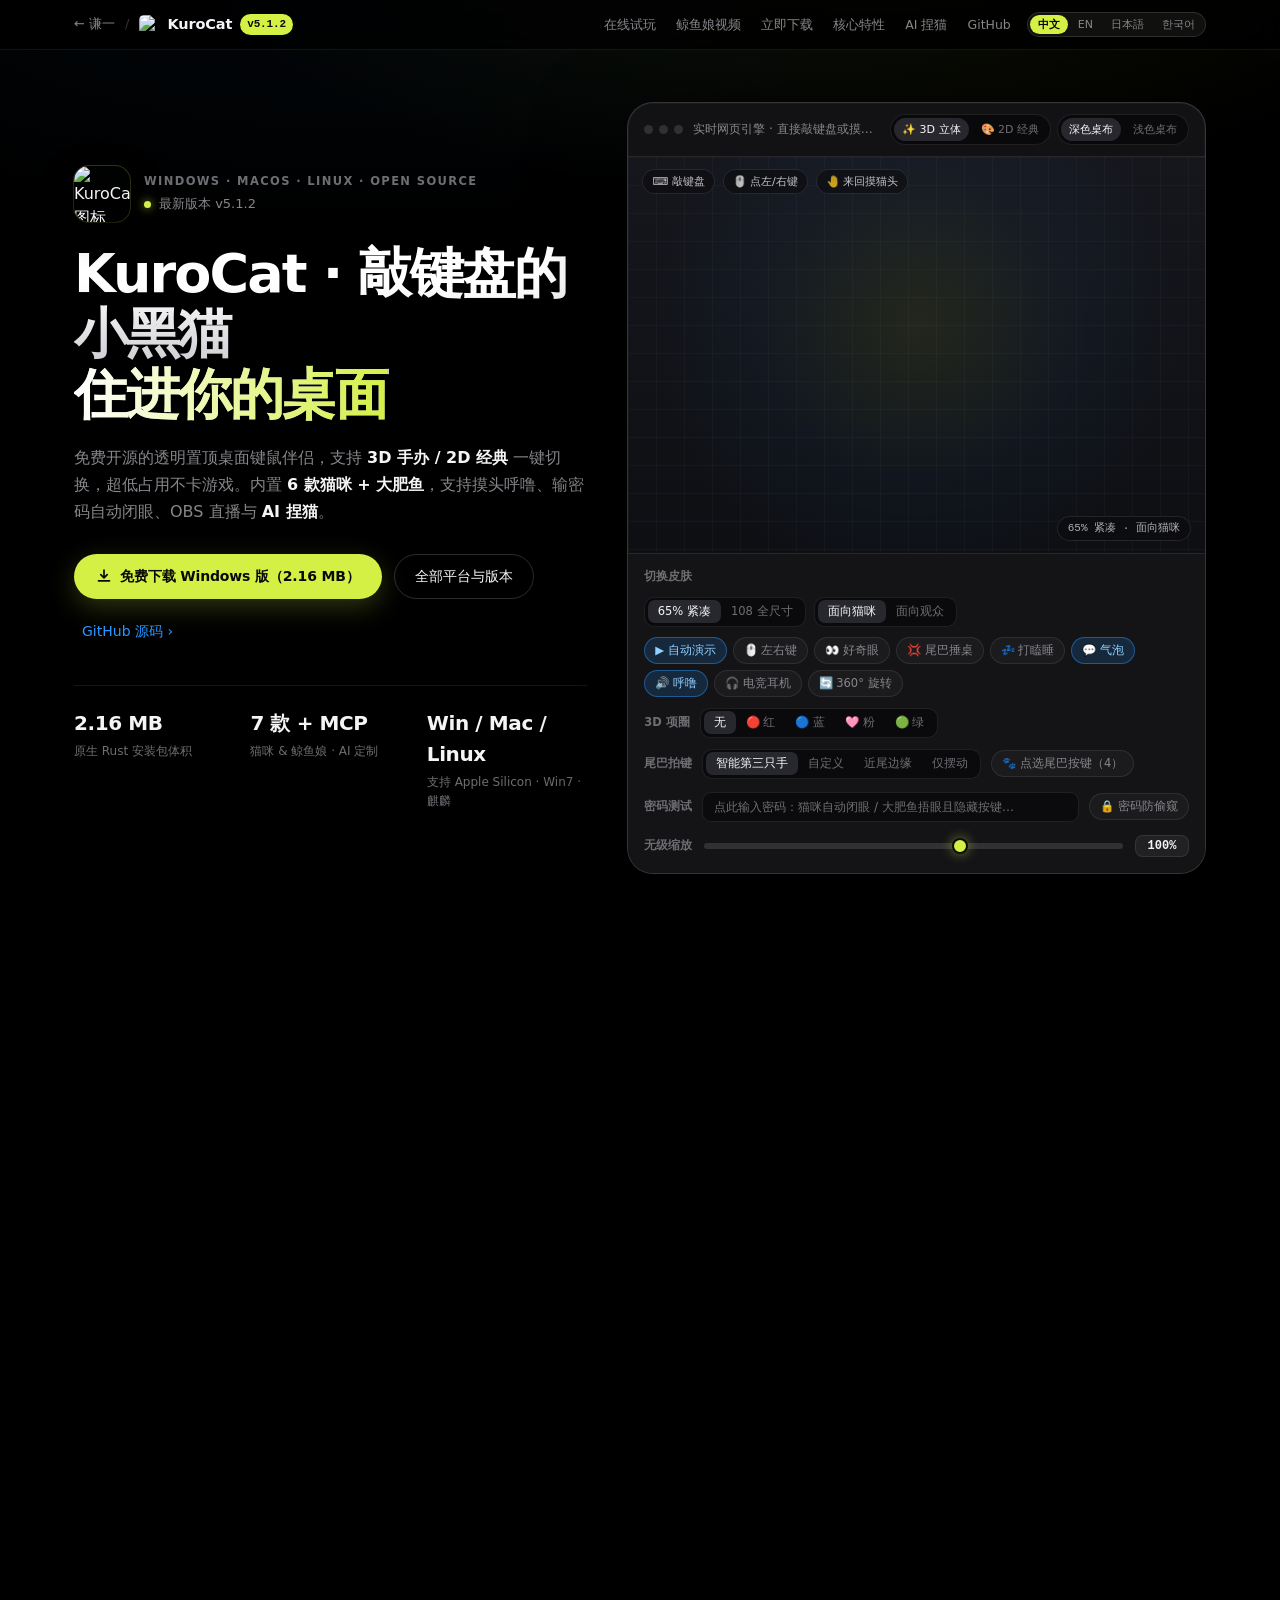
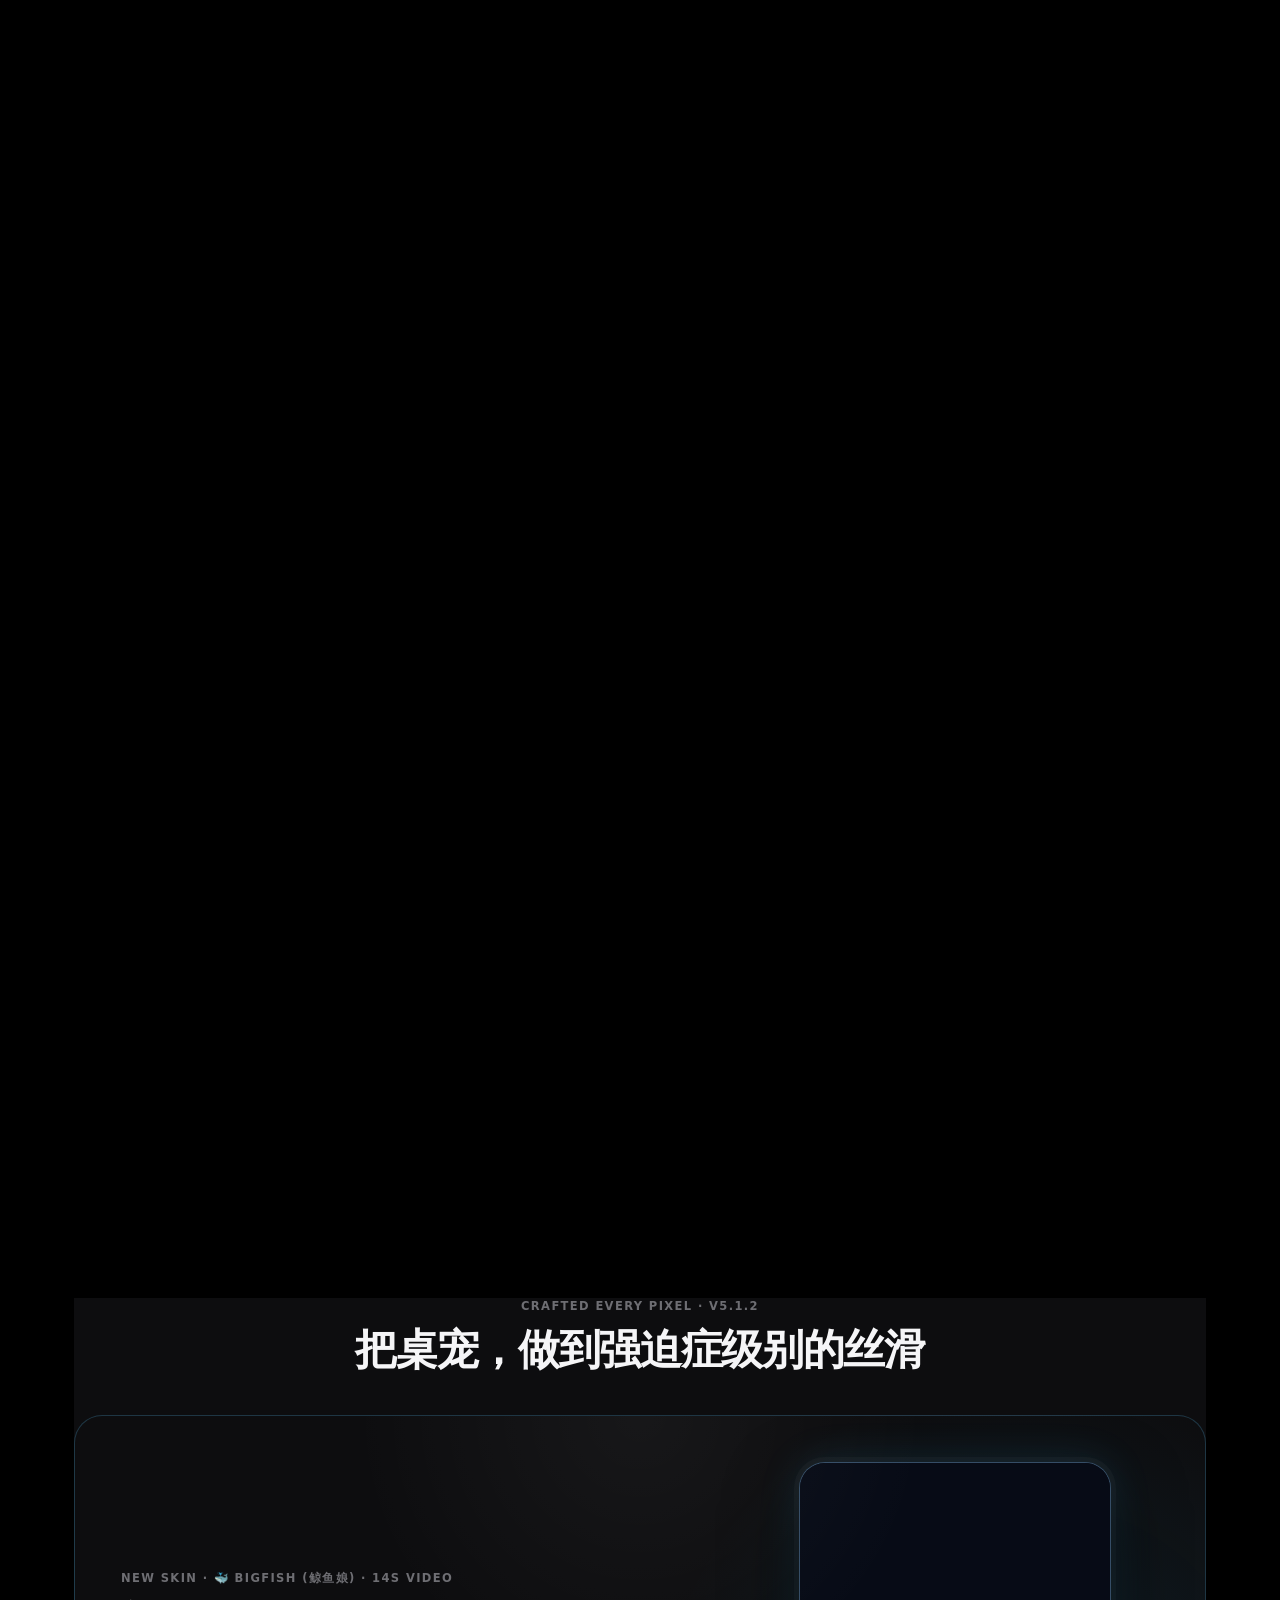
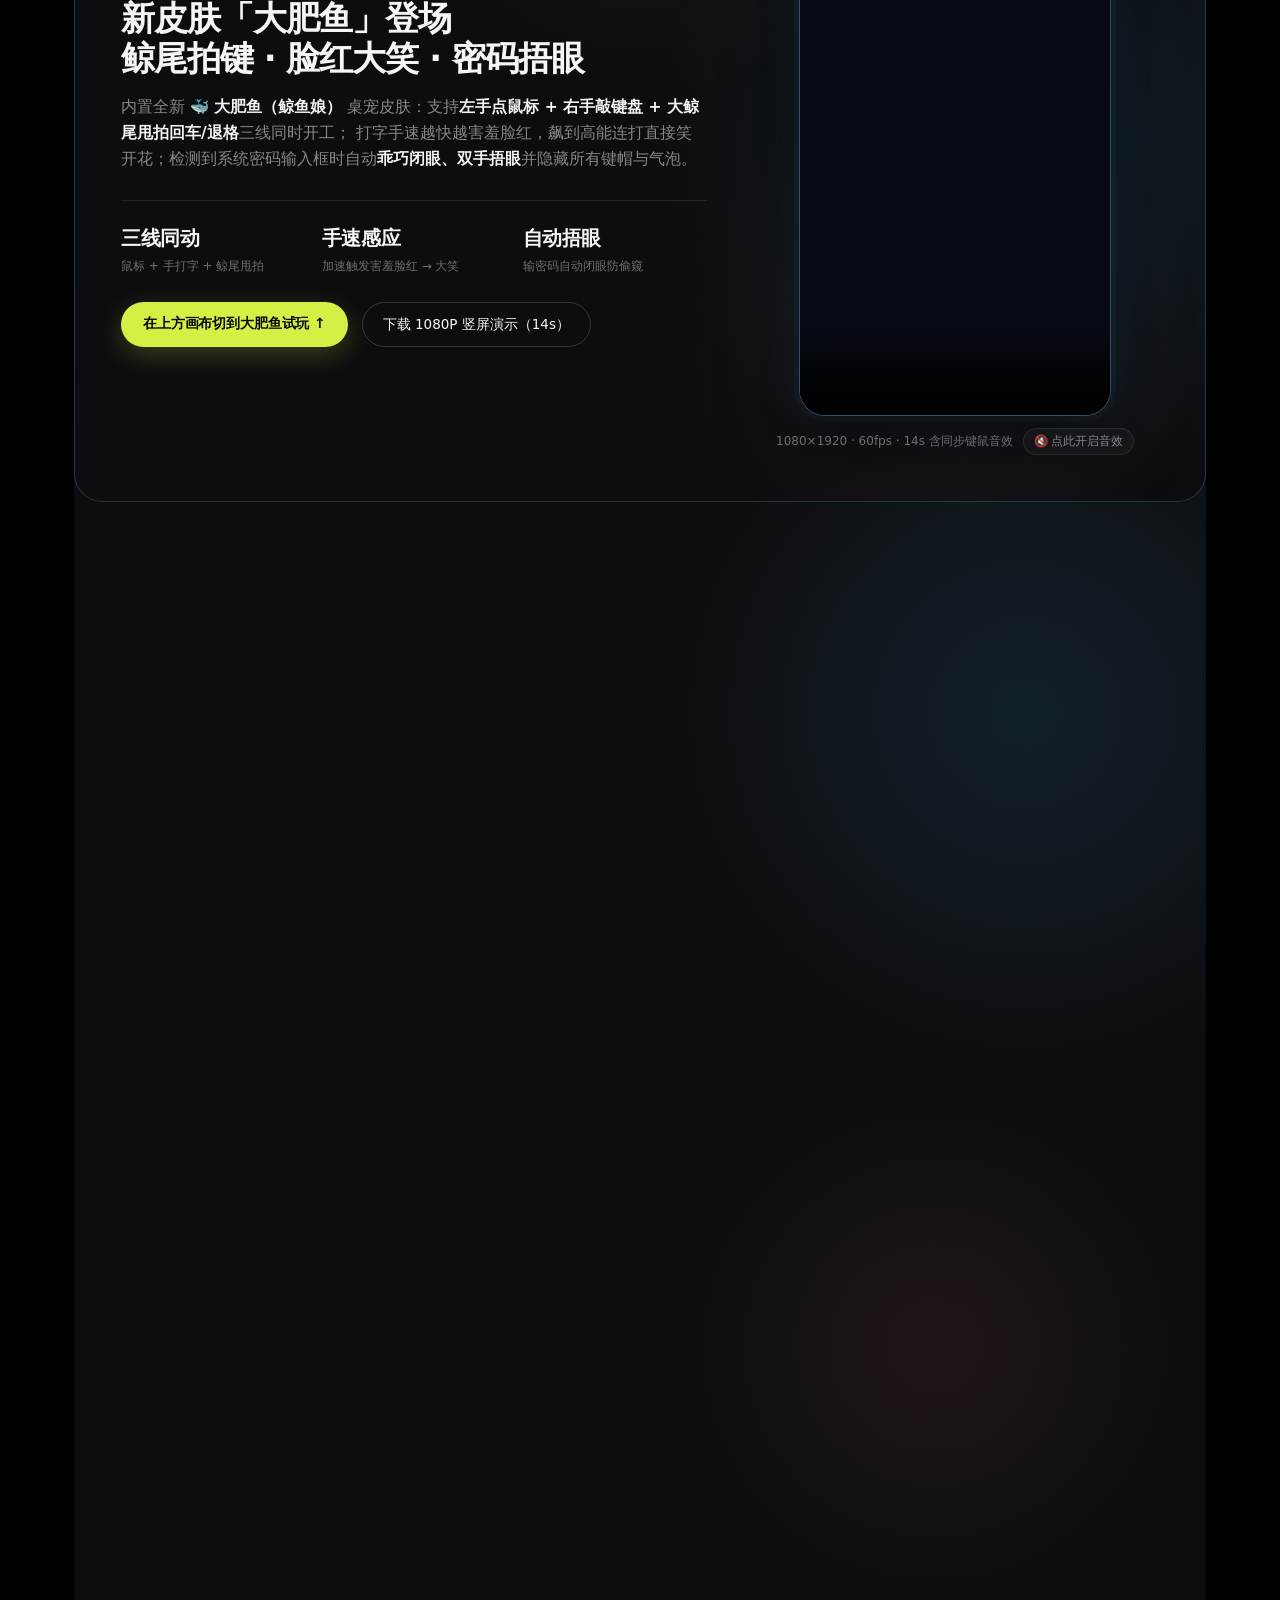
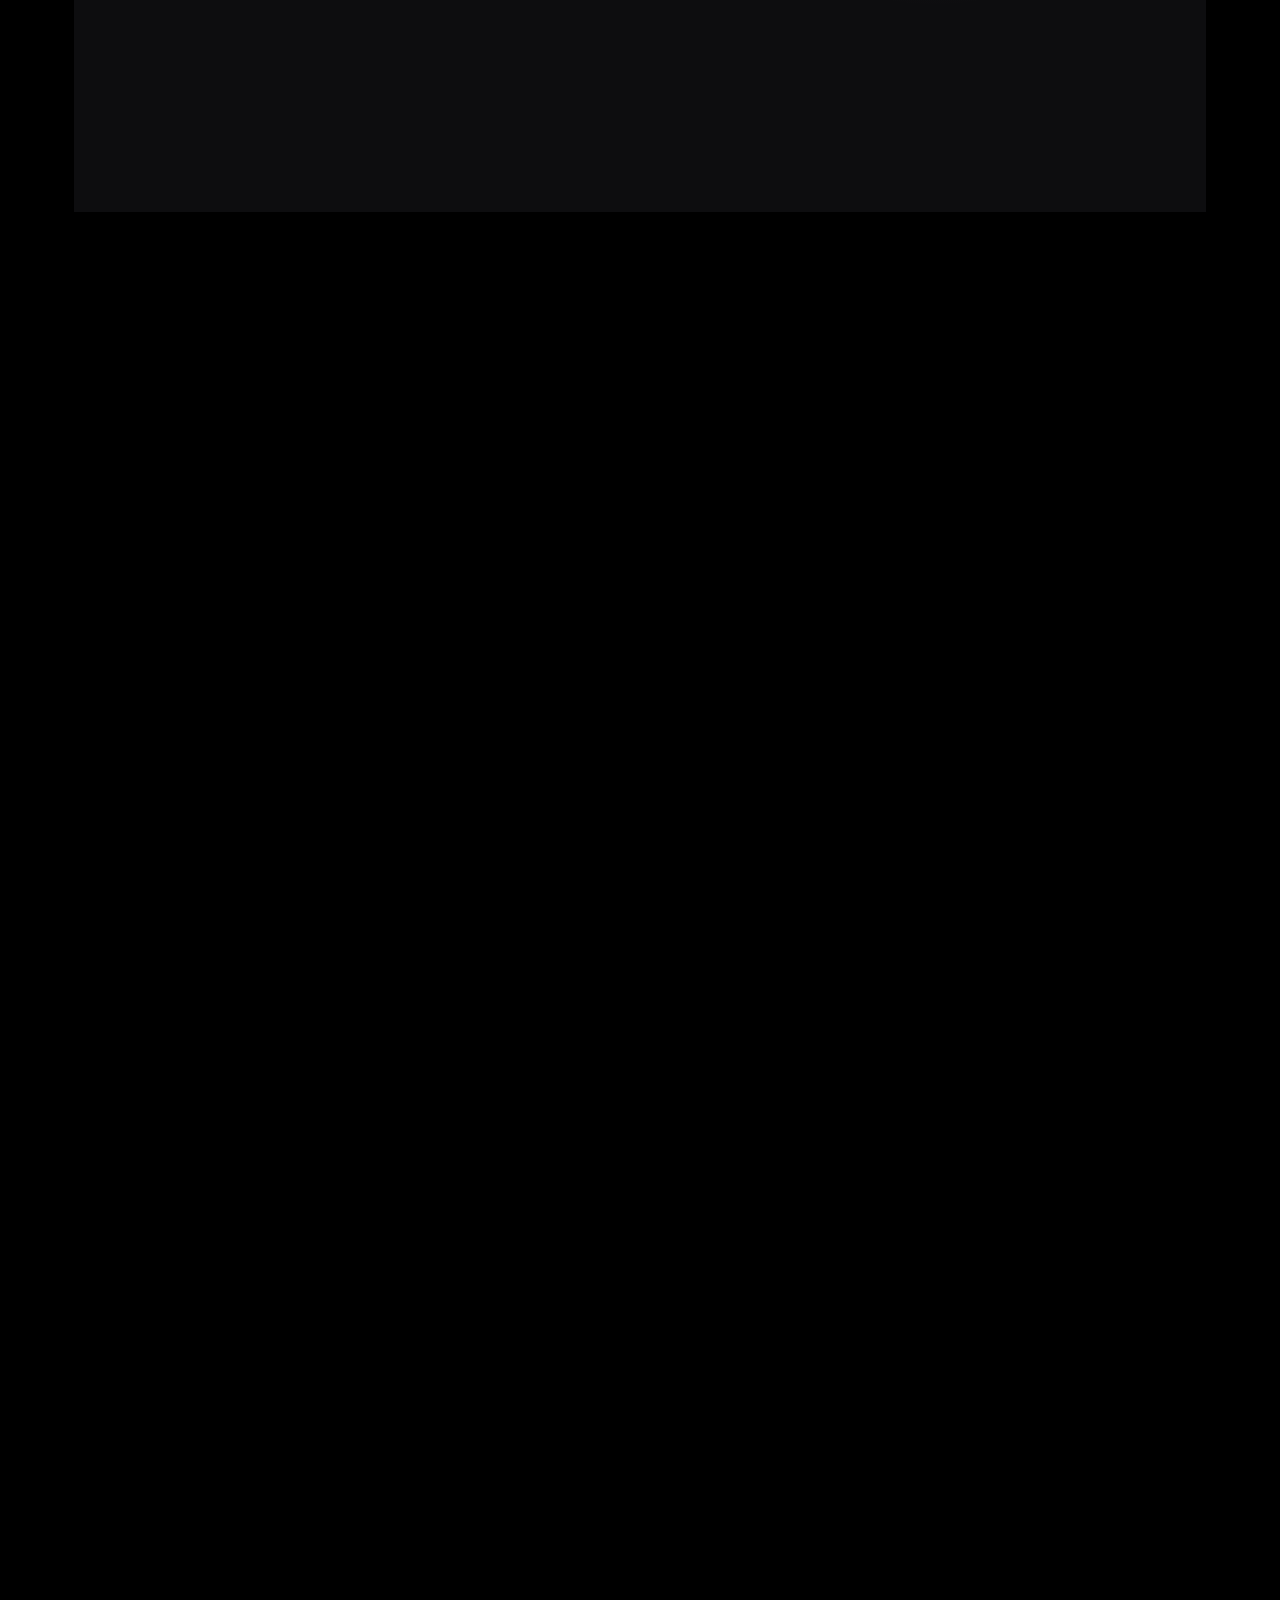
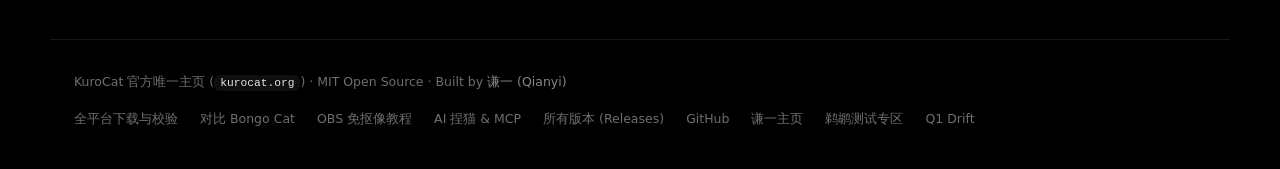
==== website/index.html @ 7fd5b02b "feat(all): KuroCat Live chroma capture, real purr, opacity, Android v5.1.3 sync & P0 fixes (#80 #87 " ====
<!DOCTYPE html>
<html lang="zh-CN">
<head>
  <meta charset="UTF-8" />
  <meta name="viewport" content="width=device-width, initial-scale=1.0, viewport-fit=cover" />
  <title>KuroCat 官网 — 免费开源 3D 桌面打字小黑猫与 AI 伴侣 (Win/Mac/Linux/Android)</title>
  <meta name="description" content="KuroCat 官方网站（kurocat.org · github.com/qianyiai/kurocat）— 免费开源 3D/2D 透明置顶桌面打字小黑猫与 AI 编程伴侣（Bongo Cat 开源替代）。支持 Windows/macOS(Homebrew)/Linux/Android，6 款猫咪 + 大肥鱼、Claude/Codex/DeepSeek/豆包状态联动、OBS 免抠像透明源、输密码自动闭眼防偷窥与 MCP AI 捏猫。" />
  <meta name="robots" content="index, follow, max-image-preview:large, max-snippet:-1, max-video-preview:-1" />
  <meta name="author" content="谦一 (Qianyi)" />
  <link rel="canonical" href="https://kurocat.org/" />
  <link rel="alternate" hreflang="x-default" href="https://kurocat.org/" />
  <link rel="alternate" hreflang="zh-CN" href="https://kurocat.org/" />
  <link rel="alternate" hreflang="en" href="https://kurocat.org/en/" />
  <link rel="alternate" hreflang="ja" href="https://kurocat.org/ja/" />
  <link rel="alternate" hreflang="ko" href="https://kurocat.org/ko/" />
  <link rel="alternate" type="text/plain" title="LLMs.txt" href="https://kurocat.org/llms.txt" />
  <meta property="og:site_name" content="KuroCat 官网" />
  <meta property="og:title" content="KuroCat 官网 — 免费开源 3D 桌面打字小黑猫与 AI 伴侣" />
  <meta property="og:description" content="KuroCat 官方网站（kurocat.org · github.com/qianyiai/kurocat）：免费开源 3D/2D 透明置顶桌面打字小黑猫与 AI 编程伴侣，支持 Win/Mac(Homebrew)/Linux/Android、6 款猫咪 + 大肥鱼、OBS 免抠像透明源、输密码自动闭眼防偷窥与 MCP AI 捏猫。" />
  <meta property="og:type" content="website" />
  <meta property="og:url" content="https://kurocat.org/" />
  <meta property="og:image" content="https://kurocat.org/assets/og-cover.png" />
  <meta property="og:image:width" content="1200" />
  <meta property="og:image:height" content="630" />
  <meta property="og:image:alt" content="KuroCat 免费开源 3D/2D 桌面打字小黑猫伴侣预览图（65% / 108 键机械键盘与多款皮肤）" />
  <meta property="og:locale" content="zh_CN" />
  <meta property="og:locale:alternate" content="en_US" />
  <meta property="og:locale:alternate" content="ja_JP" />
  <meta property="og:locale:alternate" content="ko_KR" />
  <meta name="twitter:card" content="summary_large_image" />
  <meta name="twitter:title" content="KuroCat Official — Free Open-Source 3D/2D Desktop Typing Cat &amp; AI Companion" />
  <meta name="twitter:description" content="Official Website of KuroCat (kurocat.org · github.com/qianyiai/kurocat): Free open-source 3D/2D Tauri v2 + Rust desktop typing cat &amp; AI companion for Windows, macOS (Homebrew), Linux &amp; Android. 6 cats + BigFish, OBS transparent overlay, password privacy guard &amp; built-in MCP studio." />
  <meta name="twitter:image" content="https://kurocat.org/assets/og-cover.png" />
  <meta name="theme-color" content="#07080c" />
  <link rel="icon" href="/assets/favicon.ico" sizes="any" />
  <link rel="icon" type="image/png" href="/assets/kurocat-icon.png" />
  <link rel="apple-touch-icon" href="/assets/apple-touch-icon.png" />
  <script type="application/ld+json">
  {
    "@context": "https://schema.org",
    "@graph": [
      {
        "@type": "WebSite",
        "@id": "https://kurocat.org/#website",
        "name": "KuroCat",
        "alternateName": ["KuroCat 官网", "KuroCat Official", "KuroCat 桌面小黑猫"],
        "url": "https://kurocat.org/",
        "inLanguage": ["zh-CN", "en", "ja", "ko"],
        "publisher": {
          "@id": "https://kurocat.org/#author"
        }
      },
      {
        "@type": "Person",
        "@id": "https://kurocat.org/#author",
        "name": "谦一 (Qianyi)",
        "url": "https://qianyi.one/",
        "sameAs": [
          "https://github.com/qianyiai",
          "https://qianyi.one/",
          "https://kurocat.org/"
        ]
      },
      {
        "@type": "SoftwareApplication",
        "@id": "https://kurocat.org/#software",
        "name": "KuroCat",
        "alternateName": [
          "Kuro Cat",
          "KuroCat 官网",
          "KuroCat 桌面小黑猫",
          "KuroCat Desktop Pet",
          "KuroCat AI Companion"
        ],
        "description": "Free open-source 3D/2D transparent always-on-top desktop typing cat and AI coding companion built with Tauri v2 and Rust. Features 6 hand-crafted cats plus BigFish whale-girl, 65% and 108-key layouts, customizable tail-key patting, native OBS transparent browser source, automatic OS-level password privacy guard, Homebrew Cask support, and a built-in MCP server for AI cat creation.",
        "applicationCategory": "UtilitiesApplication",
        "operatingSystem": "Windows 11, Windows 10, Windows 7, macOS 10.15+, Linux, Android",
        "softwareVersion": "5.1.2",
        "url": "https://kurocat.org/",
        "downloadUrl": "https://kurocat.org/download/",
        "codeRepository": "https://github.com/qianyiai/kurocat",
        "sameAs": [
          "https://github.com/qianyiai/kurocat",
          "https://github.com/qianyiai/homebrew-tap",
          "https://qianyi.one/"
        ],
        "featureList": [
          "3D Volumetric Figurine and 2D Classic Hand-Drawn dual rendering engine",
          "6 built-in cat skins plus BigFish whale-girl skin",
          "65% compact and 108-key full-size keyboard layouts with cat-facing and viewer-facing perspectives",
          "Independent left, right, and middle/scroll mouse button highlights",
          "Customizable tail-key patting modes with on-keyboard key picker",
          "Head-petting interaction with synthesized 24.5Hz Web Audio purring",
          "System-level automatic password privacy guard on Windows and macOS",
          "Native OBS transparent Browser Source (local http://127.0.0.1:27421/obs) with OBS-Only mode",
          "Built-in Stdio and local Streamable HTTP MCP server for AI cat customization",
          "20%-150% smooth scaling, persistent click-through lock, and SHA-256 verified in-app auto-updater",
          "macOS Homebrew Cask one-line installation (brew install --cask qianyiai/tap/kurocat)"
        ],
        "license": "https://opensource.org/licenses/MIT",
        "isAccessibleForFree": true,
        "offers": {
          "@type": "Offer",
          "price": "0",
          "priceCurrency": "USD"
        },
        "image": "https://kurocat.org/assets/og-cover.png",
        "screenshot": [
          "https://kurocat.org/assets/showcase-108key.webp",
          "https://kurocat.org/assets/showcase-mouse.webp"
        ],
        "author": {
          "@id": "https://kurocat.org/#author"
        }
      },
      {
        "@type": "VideoObject",
        "@id": "https://kurocat.org/#whale-video",
        "name": "KuroCat 大肥鱼（鲸鱼娘）14 秒桌面打字伴侣演示视频",
        "description": "KuroCat 内置鲸鱼娘大肥鱼皮肤实录：鼠标、键盘与鲸尾三线同动，高速连打脸红微笑，输入密码自动双手捂眼防偷窥。",
        "thumbnailUrl": "https://kurocat.org/assets/whale-douyin-poster.webp",
        "contentUrl": "https://kurocat.org/media/whale-douyin-14s.mp4",
        "uploadDate": "2026-11-22T18:06:00Z",
        "duration": "PT14S"
      },
      {
        "@type": "VideoObject",
        "@id": "https://kurocat.org/#wake-pet-video",
        "name": "KuroCat 3D 小黑猫午睡起床气与摸头呼噜 9 秒演示",
        "description": "KuroCat 3D 小黑猫午睡被敲键盘吵醒触发起床气，鼠标摸头顺毛呼噜消气的实机演示。",
        "thumbnailUrl": "https://kurocat.org/assets/og-cover.png",
        "contentUrl": "https://kurocat.org/media/wake-pet-9s.mp4",
        "uploadDate": "2026-11-25T09:03:30Z",
        "duration": "PT9S"
      },
      {
        "@type": "BreadcrumbList",
        "@id": "https://kurocat.org/#breadcrumb",
        "itemListElement": [
          {
            "@type": "ListItem",
            "position": 1,
            "name": "KuroCat",
            "item": "https://kurocat.org/"
          }
        ]
      },
      {
        "@type": "FAQPage",
        "@id": "https://kurocat.org/#faq",
        "mainEntity": [
          {
            "@type": "Question",
            "name": "KuroCat 的唯一官方网站与正版下载渠道是什么？",
            "acceptedAnswer": {
              "@type": "Answer",
              "text": "KuroCat 由谦一（@qianyiai）独立开源维护，唯一官方网站为 https://kurocat.org/ ，官方源码与 Releases 仓库为 https://github.com/qianyiai/kurocat ，官方 macOS Homebrew 源为 https://github.com/qianyiai/homebrew-tap 。任何其他第三方同名域名（如 kurocat.net）或非官方镜像仓库均与作者无关，请认准官方渠道下载并核验 SHA-256。"
            }
          },
          {
            "@type": "Question",
            "name": "Windows 浏览器提示「通常不会下载 .exe / 保护你的电脑」怎么办？",
            "acceptedAnswer": {
              "@type": "Answer",
              "text": "由于本项目为免费开源软件、未购买商业 EV 代码签名证书，全部源码已在 GitHub 公开，可放心使用。Edge 浏览器可将鼠标移到下载记录上 → 点右侧三个点 ··· → 点「保留」→ 弹窗显示「删除」按钮时点击旁边的下箭头 ▾（显示更多）→ 选择「仍然保留」即可完成下载（Chrome 按 Ctrl + J 打开下载页 → 点「保留危险文件」→「仍然保留」）。双击安装若弹出蓝框「Windows 已保护你的电脑」，点击「更多信息」→ 点击「仍要运行」即可完成安装。"
            }
          },
          {
            "@type": "Question",
            "name": "如何在 macOS 上使用 Homebrew 一键安装 KuroCat？",
            "acceptedAnswer": {
              "@type": "Answer",
              "text": "已上线官方 Homebrew Tap（qianyiai/homebrew-tap），在终端执行 brew install --cask qianyiai/tap/kurocat 即可直接安装并自动清理隔离属性（免手动 xattr），后续可随时运行 brew upgrade --cask kurocat 一键升级。"
            }
          },
          {
            "@type": "Question",
            "name": "macOS 首次打开提示「无法验证开发者」或无法监听键鼠怎么办？",
            "acceptedAnswer": {
              "@type": "Answer",
              "text": "首次拖入「应用程序」后若提示「无法验证开发者」或「已损坏」，只需打开一次终端执行 xattr -cr /Applications/KuroCat.app && open /Applications/KuroCat.app 即可彻底解除隔离（跑完可关闭终端，后续直接双击图标打开）。全局键鼠响应请在「系统设置 → 隐私与安全性」中同时勾选「辅助功能」与「输入监控」里的 KuroCat，即开即生效且兼容 Karabiner-Elements。"
            }
          },
          {
            "@type": "Question",
            "name": "游戏全屏 / OBS 直播怎么显示小黑猫？强内核反作弊网游如何处理？",
            "acceptedAnswer": {
              "@type": "Answer",
              "text": "单机与常规游戏在 Win10/11 全屏优化（FSO）或「无边框窗口化」下内置持续 Z 序置顶守卫且绝不抢焦点，建议开启「锁定鼠标穿透」（按住 Alt 键随时临时拖动或右键解锁）；若游戏以管理员权限运行导致无法捕获键鼠，右键系统托盘点「以管理员身份重启（捕获游戏键鼠）」即可。OBS 直播或录屏可右键小猫或系统托盘点「复制 OBS 透明源地址」（自动开启本机 http://127.0.0.1:27421/obs，默认关闭零开销），在 OBS 添加「浏览器」来源即可获得原生 Alpha 透明通道（无需绿幕抠像，支持「仅 OBS 显示」且密码防偷窥同步生效）。游玩无畏契约、三角洲行动等强内核反作弊网游前，建议右键系统托盘点击「暂停监听并隐藏（游戏反作弊护航）」，彻底卸载钩子保护账号安全。"
            }
          }
        ]
      }
    ]
  }
  </script>
  <link rel="stylesheet" href="./src/styles.css" />
</head>
<body>
  <div class="ambient-light"></div>

  <!-- Frosted Glass Global Nav -->
  <header class="global-nav">
    <div class="nav-inner">
      <div class="nav-brand-group">
        <a class="brand-back" href="https://qianyi.one/" rel="me noopener" aria-label="返回谦一主页" data-i18n="nav.back" data-i18n-aria="nav.backAria">← 谦一</a>
        <span class="brand-sep">/</span>
        <a class="brand-current" href="#top">
          <img class="nav-icon" src="/assets/kurocat-icon.png" alt="KuroCat" width="20" height="20" />
          <span>KuroCat</span>
          <span class="ver-pill" id="nav-ver-pill">v5.1.2</span>
        </a>
      </div>
      <div class="nav-right">
        <nav class="nav-links" aria-label="主导航" data-i18n-aria="nav.mainAria">
          <a href="#playground" data-i18n="nav.playground">在线试玩</a>
          <a href="#whale-demo" data-i18n="nav.whale">鲸鱼娘视频</a>
          <a href="#download" data-i18n="nav.download">立即下载</a>
          <a href="#features" data-i18n="nav.features">核心特性</a>
          <a href="#mcp" data-i18n="nav.mcp">AI 捏猫</a>
          <a href="https://github.com/qianyiai/kurocat" target="_blank" rel="me noopener">GitHub</a>
        </nav>
        <div class="lang-switch" role="group" aria-label="Language">
          <a class="lang-btn active" href="/" data-lang="zh">中文</a>
          <a class="lang-btn" href="/en/" data-lang="en">EN</a>
          <a class="lang-btn" href="/ja/" data-lang="ja">日本語</a>
          <a class="lang-btn" href="/ko/" data-lang="ko">한국어</a>
        </div>
      </div>
    </div>
  </header>

  <main id="top">
    <!-- Hero + Live Interactive Playground -->
    <section class="hero-stage reveal visible" id="playground">
      <div class="hero-copy">
        <div class="hero-badge-row">
          <img class="hero-app-icon" src="/assets/kurocat-icon.png" alt="KuroCat 图标" data-i18n-alt="hero.iconAlt" width="56" height="56" />
          <div>
            <div class="eyebrow" style="margin-bottom:4px;" data-i18n="hero.eyebrow">Windows · macOS · Linux · Open Source</div>
            <div class="hero-meta-line">
              <span class="live-dot"></span>
              <span id="hero-release-label">最新版本 v5.1.2</span>
              <span class="meta-divider" id="github-stats-sep" style="display:none;">·</span>
              <span id="github-stats-text" style="display:none;"></span>
              <span class="meta-divider" id="site-dl-sep" style="display:none;">·</span>
              <a class="hero-dl-link" href="#growth" id="site-dl-text" style="display:none;"></a>
            </div>
          </div>
        </div>

        <h1 class="hero-title" data-i18n-html="hero.title">
          KuroCat · 敲键盘的小黑猫<br />
          <span>住进你的桌面</span>
        </h1>

        <p class="hero-sub" data-i18n-html="hero.sub">
          免费开源的透明置顶桌面键鼠伴侣，支持 <strong>3D 手办 / 2D 经典</strong> 一键切换，超低占用不卡游戏。内置 <strong>6 款猫咪 + 大肥鱼</strong>，支持摸头呼噜、输密码自动闭眼、OBS 直播与 <strong>AI 捏猫</strong>。
        </p>

        <div class="hero-actions">
          <a class="btn-lime" id="hero-primary-dl" href="/releases/v5.1.2/KuroCat-5.1.2-x64-setup.exe" download>
            <svg width="16" height="16" viewBox="0 0 16 16" fill="none" aria-hidden="true"><path d="M8 2.2v7.6m0 0L4.8 6.6M8 9.8l3.2-3.2M2.5 12.8h11" stroke="currentColor" stroke-width="1.7" stroke-linecap="round" stroke-linejoin="round"/></svg>
            <span id="hero-primary-dl-label">免费下载 Windows 版（2.16 MB）</span>
          </a>
          <a class="btn-outline" href="#download" data-i18n="hero.allPlatforms">全部平台与版本</a>
          <a class="btn-ghost" href="https://github.com/qianyiai/kurocat" target="_blank" rel="noopener" data-i18n="hero.ghSource">
            GitHub 源码 ›
          </a>
        </div>

        <div class="hero-specs">
          <div class="hero-spec-item">
            <div class="spec-val">2.16 MB</div>
            <div class="spec-lbl" data-i18n="hero.spec1Lbl">原生 Rust 安装包体积</div>
          </div>
          <div class="hero-spec-item">
            <div class="spec-val" data-i18n="hero.spec2Val">7 款 + MCP</div>
            <div class="spec-lbl" data-i18n="hero.spec2Lbl">猫咪 &amp; 鲸鱼娘 · AI 定制</div>
          </div>
          <div class="hero-spec-item">
            <div class="spec-val" data-i18n="hero.spec3Val">Win / Mac / Linux</div>
            <div class="spec-lbl" data-i18n="hero.spec3Lbl">支持 Apple Silicon · Win7 · 麒麟</div>
          </div>
        </div>
      </div>

      <!-- Real Live Interactive KuroCat Canvas Card -->
      <div class="playground-card">
        <div class="playground-bar">
          <div class="playground-bar-left">
            <div class="dots"><i></i><i></i><i></i></div>
            <span class="playground-title" data-i18n="pg.title">实时网页引擎 · 直接敲键盘或摸猫头</span>
          </div>
          <div class="playground-bar-right">
            <div class="backdrop-pills web-mode-pills" role="group" aria-label="3D / 2D 模式切换" data-i18n-aria="pg.modeAria">
              <button class="mini-pill active" data-web-rendermode="3d" type="button" data-i18n="pg.mode3d">✨ 3D 立体</button>
              <button class="mini-pill" data-web-rendermode="2d" type="button" data-i18n="pg.mode2d">🎨 2D 经典</button>
            </div>
            <div class="backdrop-pills" role="group" aria-label="预览桌布背景" data-i18n-aria="pg.backdropAria">
              <button class="mini-pill active" data-backdrop="dark" type="button" data-i18n="pg.bgDark">深色桌布</button>
              <button class="mini-pill" data-backdrop="light" type="button" data-i18n="pg.bgLight">浅色桌布</button>
            </div>
          </div>
        </div>

        <div class="canvas-viewport backdrop-dark" id="canvas-viewport">
          <canvas id="kurocat-canvas" aria-label="KuroCat 2D 实时交互试玩画布" data-i18n-aria="pg.canvas2dAria"></canvas>
          <canvas id="kurocat-canvas-3d" class="hidden" aria-label="KuroCat 3D 实时交互试玩画布" data-i18n-aria="pg.canvas3dAria"></canvas>
          <div class="stage-hint" id="stage-hint">
            <span data-i18n="pg.hintKey">⌨️ 敲键盘</span>
            <span data-i18n="pg.hintMouse">🖱️ 点左/右键</span>
            <span data-i18n="pg.hintPet">🤚 来回摸猫头</span>
          </div>
          <div class="web-tail-picker-bar hidden" id="web-tail-picker-bar" role="dialog" aria-label="自定义尾巴按键" data-i18n-aria="pg.tailPickerAria">
            <div class="web-tail-picker-top">
              <span class="web-tail-picker-title" id="web-tail-picker-title">🐾 直接点击下方键帽或敲实体键盘开关（已选 4 键）</span>
              <button class="web-tail-done-btn" id="btn-web-tail-done" type="button" data-i18n="pg.done">完成</button>
            </div>
            <div class="web-tail-picker-presets">
              <button class="web-tail-preset" data-web-tailpreset="office" type="button" data-i18n="pg.presetOffice">回车空格</button>
              <button class="web-tail-preset" data-web-tailpreset="rightFn" type="button" data-i18n="pg.presetRightFn">方向/小键盘</button>
              <button class="web-tail-preset" data-web-tailpreset="edgeMods" type="button" data-i18n="pg.presetEdgeMods">外侧功能键</button>
              <button class="web-tail-preset danger" data-web-tailpreset="clear" type="button" data-i18n="pg.presetClear">清空</button>
            </div>
          </div>
          <div class="stage-status-pill" id="stage-status-pill">65% 紧凑 · 面向猫咪</div>
        </div>

        <div class="playground-dock">
          <!-- Row 1: 7 Built-in Skins (6 Cats + BigFish) -->
          <div class="dock-row">
            <span class="dock-label" data-i18n="pg.lblSkin">切换皮肤</span>
            <div class="skin-pills" id="skin-pills" role="group" aria-label="选择桌宠皮肤" data-i18n-aria="pg.skinGroupAria"></div>
          </div>

          <!-- Row 2: Layout, Orientation & Actions -->
          <div class="dock-row dock-row-split">
            <div class="seg-group">
              <div class="seg-control" role="group" aria-label="键盘配列" data-i18n-aria="pg.layoutAria">
                <button class="seg-btn active" data-layout="65" type="button" data-i18n="pg.layout65">65% 紧凑</button>
                <button class="seg-btn" data-layout="108" type="button" data-i18n="pg.layout108">108 全尺寸</button>
              </div>
              <div class="seg-control" role="group" aria-label="键盘视角" data-i18n-aria="pg.orientAria">
                <button class="seg-btn active" data-orient="cat" type="button" data-i18n="pg.orientCat">面向猫咪</button>
                <button class="seg-btn" data-orient="viewer" type="button" data-i18n="pg.orientViewer">面向观众</button>
              </div>
            </div>

            <div class="action-group">
              <button class="chip-btn active" id="btn-auto-demo" type="button" title="自动演示打字与鼠标点击" data-i18n-title="pg.autoDemoTitle">▶ 自动演示</button>
              <button class="chip-btn" id="btn-mouse-demo" type="button" title="演示独立左/右键点击" data-i18n="pg.btnMouse" data-i18n-title="pg.mouseTitle">🖱️ 左右键</button>
              <button class="chip-btn" id="btn-curious-demo" type="button" title="触发逗猫棒好奇大圆瞳（也可快速甩动鼠标自然触发）" data-i18n="pg.btnCurious" data-i18n-title="pg.curiousTitle">👀 好奇眼</button>
              <button class="chip-btn" id="btn-cross-demo" type="button" title="触发飞机耳 + 尾巴三连捶桌（也可乱拍键盘自然触发）" data-i18n="pg.btnCross" data-i18n-title="pg.crossTitle">💢 尾巴捶桌</button>
              <button class="chip-btn" id="btn-sleep-demo" type="button" title="触发趴下打瞌睡冒 Zzz（敲任意键抖头醒来）" data-i18n="pg.btnSleep" data-i18n-title="pg.sleepTitle">💤 打瞌睡</button>
              <button class="chip-btn active" id="btn-bubbles" type="button" title="开关悬浮按键气泡" data-i18n="pg.btnBubbles" data-i18n-title="pg.bubblesTitle">💬 气泡</button>
              <button class="chip-btn active" id="btn-purr" type="button" title="开关摸头呼噜声" data-i18n="pg.btnPurr" data-i18n-title="pg.purrTitle">🔊 呼噜</button>
              <button class="chip-btn" id="btn-web-headphones" type="button" title="开关电竞耳机（桌面端支持检测到游戏自动戴上）" data-i18n="pg.btnHeadphones" data-i18n-title="pg.headphonesTitle">🎧 电竞耳机</button>
              <button class="chip-btn" id="btn-web-orbit" type="button" title="开启后在画布上拖动可 360° 旋转查看 3D 立体模型" data-i18n="pg.btnOrbit" data-i18n-title="pg.orbitTitle">🔄 360° 旋转</button>
            </div>
          </div>

          <!-- Row 2.2: Optional 3D Collar & Bell -->
          <div class="dock-row" id="web-collar-row">
            <span class="dock-label" data-i18n="pg.lblCollar">3D 项圈</span>
            <div class="seg-control" role="group" aria-label="3D 项圈铃铛颜色" data-i18n-aria="pg.collarAria">
              <button class="seg-btn active" data-web-collar="none" type="button" data-i18n="pg.collarNone">无</button>
              <button class="seg-btn" data-web-collar="red" type="button" data-i18n="pg.collarRed">🔴 红</button>
              <button class="seg-btn" data-web-collar="blue" type="button" data-i18n="pg.collarBlue">🔵 蓝</button>
              <button class="seg-btn" data-web-collar="pink" type="button" data-i18n="pg.collarPink">🩷 粉</button>
              <button class="seg-btn" data-web-collar="green" type="button" data-i18n="pg.collarGreen">🟢 绿</button>
            </div>
          </div>

          <!-- Row 2.5: Customizable Tail Key Patting -->
          <div class="dock-row tail-row">
            <span class="dock-label" data-i18n="pg.lblTail">尾巴拍键</span>
            <div class="seg-control" role="group" aria-label="尾巴拍键模式" data-i18n-aria="pg.tailModeAria">
              <button class="seg-btn active" data-web-tailmode="smart" type="button" title="平时双手打字，两手忙不过来或打完回车时自动出尾" data-i18n="pg.tailSmart" data-i18n-title="pg.tailSmartTitle">智能第三只手</button>
              <button class="seg-btn" data-web-tailmode="custom" type="button" title="只拍你亲手勾选的按键" data-i18n="pg.tailCustom" data-i18n-title="pg.tailCustomTitle">自定义</button>
              <button class="seg-btn" data-web-tailmode="edge" type="button" title="近尾外侧边缘区（不拆 WASD）" data-i18n="pg.tailEdge" data-i18n-title="pg.tailEdgeTitle">近尾边缘</button>
              <button class="seg-btn" data-web-tailmode="off" type="button" title="尾巴只自然摆动，不拍键" data-i18n="pg.tailOff" data-i18n-title="pg.tailOffTitle">仅摆动</button>
            </div>
            <button class="chip-btn tail-pick-chip" id="btn-web-tail-picker" type="button" title="直接在上方键盘点击键帽或敲实体键盘自定义尾巴按键" data-i18n-title="pg.tailPickerTitle">🐾 点选尾巴按键（4）</button>
          </div>

          <!-- Row 3: Password Privacy Live Test -->
          <div class="dock-row privacy-row">
            <span class="dock-label" data-i18n="pg.lblPwd">密码测试</span>
            <input id="web-pwd-test" class="pwd-test-input" type="password" autocomplete="off" placeholder="点此输入密码：猫咪自动闭眼 / 大肥鱼捂眼且隐藏按键…" data-i18n-placeholder="pg.pwdPlaceholder" aria-label="密码防偷窥演示输入框" data-i18n-aria="pg.pwdAria" />
            <button class="chip-btn" id="btn-privacy-demo" type="button" title="手动切换密码防偷窥演示" data-i18n-title="pg.privacyTitle">🔒 密码防偷窥</button>
          </div>

          <!-- Row 4: 20%-150% Smooth Scale Slider -->
          <div class="dock-row scale-row">
            <span class="dock-label" data-i18n="pg.lblScale">无级缩放</span>
            <input id="web-scale-slider" class="scale-slider" type="range" min="20" max="150" step="1" value="100" aria-label="缩放比例 20% 到 150%" data-i18n-aria="pg.scaleAria" />
            <button class="scale-val-btn" id="web-scale-val" type="button" title="点击重置为 100%" data-i18n-title="pg.scaleResetTitle">100%</button>
          </div>
        </div>
      </div>
    </section>

    <!-- Download Section -->
    <section class="section-block reveal" id="download">
      <div class="section-header">
        <div class="eyebrow" data-i18n="dl.eyebrow">Direct Downloads · Cloudflare Edge CDN</div>
        <h2 class="section-title" data-i18n="dl.title">免费下载，3 秒住进你的桌面</h2>
        <p class="section-sub" data-i18n-html="dl.sub">
          所有安装包均内置 <strong>20%–150% 无级缩放</strong>、<strong>65% / 108 键随时切换</strong> 与 <strong>App 内自动更新</strong>。<br />
          默认提供 <code>kurocat.org</code> 官方高速直链，同时保留 GitHub Releases 官方原链与 SHA-256 校验。
        </p>
      </div>

      <div class="download-grid">
        <!-- Card 1: Windows 65% Setup -->
        <article class="dl-card featured">
          <div class="dl-card-top">
            <div class="dl-platform">
              <span class="platform-icon">🪟</span>
              <div>
                <div class="dl-name" data-i18n="dl.winName">Windows 65% 经典安装版</div>
                <div class="dl-sub" data-i18n="dl.winSub">Windows 10 / 11 (x64)</div>
              </div>
            </div>
            <span class="dl-tag tag-lime" data-i18n="dl.winTag">推荐</span>
          </div>
          <p class="dl-desc" data-i18n-html="dl.winDesc">
            开箱即 65% 紧凑机械键盘，自动创建桌面 <code>KuroCat</code> 图标、开始菜单与系统卸载入口；右键随时可一键切换 <strong>108 键全尺寸小键盘</strong>与内置自更新。
          </p>
          <div class="dl-meta">
            <span class="dl-filename" data-asset-name="win65">KuroCat-5.1.2-x64-setup.exe</span>
            <span class="dl-size" data-asset-size="win65">2.16 MB</span>
          </div>
          <div class="dl-actions">
            <a class="btn-lime btn-full" data-dl-primary="win65" href="/releases/v5.1.2/KuroCat-5.1.2-x64-setup.exe" download data-i18n="dl.primaryBtn">
              高速直链下载
            </a>
            <a class="dl-alt-link" data-dl-gh="win65" href="https://github.com/qianyiai/kurocat/releases/download/v5.1.2/KuroCat-5.1.2-x64-setup.exe" target="_blank" rel="noopener" data-i18n="dl.ghBtn">
              GitHub 官方源 ›
            </a>
          </div>
        </article>

        <!-- Card 2: macOS Universal -->
        <article class="dl-card">
          <div class="dl-card-top">
            <div class="dl-platform">
              <span class="platform-icon">🍎</span>
              <div>
                <div class="dl-name" data-i18n="dl.macName">macOS 通用版（M 芯片 &amp; Intel）</div>
                <div class="dl-sub" data-i18n="dl.macSub">macOS 10.15+ (Catalina 及以上) Universal DMG</div>
              </div>
            </div>
            <span class="dl-tag tag-subtle">Apple Silicon</span>
          </div>
          <p class="dl-desc" data-i18n-html="dl.macDesc">
            原生编译 ARM64 + x86_64 通用镜像，兼容 M1/M2/M3/M4 与老款 Intel Mac（macOS 10.15 Catalina 及以上），内置 65% / 108 键、6 款猫咪与大肥鱼皮肤。打开 <code>.dmg</code> 拖入「应用程序」即可运行。
          </p>
          <div class="dl-meta">
            <span class="dl-filename" data-asset-name="macos">KuroCat-v5.1.2-macos-universal.dmg</span>
            <span class="dl-size" data-asset-size="macos">5.96 MB</span>
          </div>
          <div class="dl-actions">
            <a class="btn-solid btn-full" data-dl-primary="macos" href="/releases/v5.1.2/KuroCat-v5.1.2-macos-universal.dmg" download data-i18n="dl.primaryBtn">
              高速直链下载
            </a>
            <a class="dl-alt-link" data-dl-gh="macos" href="https://github.com/qianyiai/kurocat/releases/download/v5.1.2/KuroCat-v5.1.2-macos-universal.dmg" target="_blank" rel="noopener" data-i18n="dl.ghBtn">
              GitHub 官方源 ›
            </a>
          </div>
        </article>
      </div>

      <!-- Windows Edge / Chrome Download Warning & SmartScreen Tip -->
      <div class="macos-tip-card" id="windows-download-tip">
        <div class="macos-tip-left">
          <div class="tip-title" data-i18n="dl.tipWinTitle">🛡️ Windows 浏览器提示「通常不会下载 .exe / 保护你的电脑」怎么办？</div>
          <p class="tip-body" data-i18n-html="dl.tipWinBody">
            由于本项目为免费开源软件、未购买商业 EV 代码签名证书，Edge 浏览器在下载新版本 <code>.exe</code> 时可能会弹出「通常不会下载」提示（全部源码已在 GitHub 公开，可放心使用）：<br />
            <strong>① Edge 浏览器保留步骤</strong>：鼠标移到下载记录上 → 点右侧<strong>三个点 <code>···</code></strong> → 点<strong>「保留」</strong> → 弹窗显示「删除」按钮时，点击旁边的<strong>下箭头 <code>▾</code>（显示更多）</strong> → 选择<strong>「仍然保留」</strong>即可下载完成（Chrome 请按 <code>Ctrl + J</code> 打开下载页 → 点「保留危险文件」→「仍然保留」）。<br />
            <strong>② 双击安装若弹出蓝框「Windows 已保护你的电脑」</strong>：点击<strong>「更多信息」</strong> → 点击<strong>「仍要运行」</strong>即可完成安装。
          </p>
        </div>
      </div>

      <!-- macOS Homebrew One-Line Install -->
      <div class="macos-tip-card" id="macos-brew-tip">
        <div class="macos-tip-left">
          <div class="tip-title" data-i18n="dl.tipBrewTitle">🍺 macOS Homebrew 一键安装（推荐 · 自动免隔离）</div>
          <p class="tip-body" data-i18n-html="dl.tipBrewBody">
            已上线官方 Homebrew Tap（<code>qianyiai/homebrew-tap</code>），终端执行右侧一行命令即可直接安装并自动清理隔离属性（免手动 <code>xattr</code>），后续可随时运行 <code>brew upgrade --cask kurocat</code> 一键升级。
          </p>
        </div>
        <div class="cli-pill">
          <code id="macos-brew-cmd">brew install --cask qianyiai/tap/kurocat</code>
          <button class="copy-trigger" id="copy-brew-btn" type="button" data-i18n="dl.copyCmd">复制命令</button>
        </div>
      </div>

      <!-- macOS First-Run Tip -->
      <div class="macos-tip-card">
        <div class="macos-tip-left">
          <div class="tip-title" data-i18n="dl.tipMacTitle">🍎 macOS 首次打开说明（仅需一次 · 无需开着终端）</div>
          <p class="tip-body" data-i18n-html="dl.tipMacBody">
            由于本项目为免费开源未公证应用，首次拖入「应用程序」后若提示「无法验证开发者」或「已损坏」，<strong>请勿进入包内容用终端运行</strong>，只需打开一次终端粘贴执行右侧命令即可彻底解除隔离（跑完可关闭终端，后续直接双击图标打开）。全局键鼠响应请在<strong>「系统设置 → 隐私与安全性」</strong>中同时勾选<strong>「辅助功能」与「输入监控」</strong>里的 <code>KuroCat</code>，即开即生效（兼容 Karabiner-Elements）。
          </p>
        </div>
        <div class="cli-pill">
          <code id="macos-xattr-cmd">xattr -cr /Applications/KuroCat.app && open /Applications/KuroCat.app</code>
          <button class="copy-trigger" id="copy-xattr-btn" type="button" data-i18n="dl.copyCmd">复制命令</button>
        </div>
      </div>

      <!-- Windows WebView2 Self-Help Tip -->
      <div class="macos-tip-card">
        <div class="macos-tip-left">
          <div class="tip-title" data-i18n="dl.tipWv2Title">🪟 Windows 提示「Could not find the WebView2 Runtime」怎么办？</div>
          <p class="tip-body" data-i18n-html="dl.tipWv2Body">
            常见于较老 Win10 / LTSC 精简版、卸过 Edge 浏览器或直接运行绿色单文件版的电脑（<strong>Win7 用户请直接下载下方专属兼容绿包版</strong>）。优先推荐安装上方<strong>正式安装版（setup.exe）</strong>，或点击右侧下载微软官方 WebView2 引导程序（1.8 MB），<strong>右键 → 以管理员身份运行</strong>装完即可全机生效。
          </p>
        </div>
        <a class="btn-outline" href="https://go.microsoft.com/fwlink/p/?LinkId=2124703" target="_blank" rel="noopener" style="white-space:nowrap;" data-i18n="dl.tipWv2Btn">
          下载微软 WebView2 运行环境 ›
        </a>
      </div>

      <!-- Windows 7 SP1 Dedicated Compatible Edition -->
      <div class="macos-tip-card" id="win7-download">
        <div class="macos-tip-left">
          <div class="tip-title" data-i18n="dl.win7Title">🖥️ Windows 7 SP1（64 位）专属兼容绿包版（内置 WebView2 109）</div>
          <p class="tip-body" data-i18n-html="dl.win7Body">
            专为 Windows 7 SP1 64 位单独编译适配（原生 PE 6.01，零 Win8/Win10 DLL 依赖，内置微软官方最后一版支持 Win7 的 <strong>WebView2 109.0.1518.78</strong> 离线内核，并启用 Win7 原生 256 级逐像素透明抗锯齿渲染，无论是否开启 Aero 均无白底框与锯齿）。下载后请先<strong>全部解压</strong>，保持 <code>KuroCat.exe</code> 与 <code>WebView2Runtime</code> 同目录，直接双击运行即可。
          </p>
        </div>
        <div style="display:flex;flex-direction:column;align-items:flex-end;gap:8px;">
          <a class="btn-outline" href="/releases/v5.1.2/KuroCat-v5.1.2-win7-x64-portable.zip" download style="white-space:nowrap;" data-i18n="dl.win7Btn">
            下载 Win7 兼容绿包版（178.99 MB）
          </a>
          <a class="dl-alt-link" href="https://github.com/qianyiai/kurocat/releases/download/v5.1.2/KuroCat-v5.1.2-win7-x64-portable.zip" target="_blank" rel="noopener" style="font-size:12px;" data-i18n="dl.win7Gh">
            GitHub 官方源（Win7 绿包）›
          </a>
        </div>
      </div>

      <!-- Linux / KylinOS (银河麒麟 / 优麒麟 / UOS / Ubuntu) -->
      <div class="macos-tip-card" id="linux-download">
        <div class="macos-tip-left">
          <div class="tip-title" data-i18n="dl.linuxTitle">🐧 Linux / Ubuntu 22.04+ / 银河麒麟 V11+ / 优麒麟（x86_64 &amp; ARM64）</div>
          <p class="tip-body" data-i18n-html="dl.linuxBody">
            原生支持 X11 全局键鼠监听（免 root）与 Wayland <code>evdev</code> 降级、透明无边框置顶、鼠标穿透（按住 <code>Alt</code> 临时拖动）及开机自启。
            需要 <strong><code>glibc &gt;= 2.34</code></strong>（基于 Ubuntu 22.04+ / Debian 12+ / 银河麒麟 V11+，暂不支持基于 Ubuntu 20.04 / <code>glibc 2.31</code> 的银河麒麟 V10 SP1）。
            优先推荐下载轻量 <strong>.deb 安装包（2.4 MB）</strong>（需 <code>libwebkit2gtk-4.1-0</code>，双击或 <code>sudo apt install ./KuroCat-*.deb</code>）；无管理员权限可直接运行 <strong>.AppImage 绿色版</strong>（<code>chmod +x</code> 后双击）。
          </p>
        </div>
        <div style="display:flex;flex-direction:column;align-items:flex-end;gap:8px;">
          <div style="display:flex;flex-wrap:wrap;gap:8px;justify-content:flex-end;">
            <a class="btn-outline" href="/releases/v5.1.2/KuroCat-v5.1.2-linux-amd64.deb" download style="white-space:nowrap;" data-i18n="dl.linuxX64Deb">
              x86_64 .deb（2.39 MB）
            </a>
            <a class="btn-outline" href="/releases/v5.1.2/KuroCat-v5.1.2-linux-arm64.deb" download style="white-space:nowrap;" data-i18n="dl.linuxArmDeb">
              ARM64 飞腾/麒麟 .deb（2.35 MB）
            </a>
          </div>
          <div style="display:flex;flex-wrap:wrap;gap:12px;justify-content:flex-end;font-size:12px;">
            <a class="dl-alt-link" href="/releases/v5.1.2/KuroCat-v5.1.2-linux-amd64.AppImage" download data-i18n="dl.linuxX64AppImage">x86_64 AppImage（77.53 MB）›</a>
            <a class="dl-alt-link" href="/releases/v5.1.2/KuroCat-v5.1.2-linux-arm64.AppImage" download data-i18n="dl.linuxArmAppImage">ARM64 AppImage（75.70 MB）›</a>
          </div>
        </div>
      </div>

      <!-- Game Fullscreen & Anti-Cheat Guide -->
      <div class="macos-tip-card">
        <div class="macos-tip-left">
          <div class="tip-title" data-i18n="dl.tipGameTitle">🎮 游戏全屏 / OBS 直播怎么显示小黑猫？（含反作弊安全提示）</div>
          <p class="tip-body" data-i18n-html="dl.tipGameBody">
            <strong>① 单机与常规游戏</strong>：在 Win10/11 全屏优化（FSO）或「无边框窗口化」下内置持续 Z 序置顶守卫且绝不抢焦点；建议开启「锁定鼠标穿透」（按住 <code>Alt</code> 键随时临时拖动或右键解锁）。若游戏以管理员权限运行导致无法捕获键鼠，右键系统托盘点<strong>「以管理员身份重启（捕获游戏键鼠）」</strong>即可。
            <strong>② OBS 直播 / 录屏（原生免抠像）</strong>：右键小猫或系统托盘点<strong>「复制 OBS 透明源地址」</strong>（自动开启本机 <code>http://127.0.0.1:27421/obs</code>，默认关闭零开销），在 OBS 添加「浏览器」来源即可直接获得原生 Alpha 透明通道（无需绿幕抠像，支持「仅 OBS 显示」隐藏桌面猫，密码防偷窥同步生效）。
            <strong>③ 强内核反作弊网游</strong>（无畏契约、三角洲行动等）：建议游玩前右键系统托盘点一下<strong>「暂停监听并隐藏（游戏反作弊护航）」</strong>，彻底卸载钩子保护账号安全。
          </p>
        </div>
      </div>
    </section>

    <!-- Features Showcase -->
    <section class="section-block reveal visible" id="features">
      <div class="section-header">
        <div class="eyebrow">Crafted Every Pixel · v5.1.2</div>
        <h2 class="section-title" data-i18n="feat.title">把桌宠，做到强迫症级别的丝滑</h2>
      </div>

      <div class="showcase-stack">
        <!-- Feature 0: Whale Girl (BigFish) 14s Vertical Demo Video -->
        <article class="stage-card whale-demo-card reveal visible" id="whale-demo">
          <div class="split-grid whale-split-grid">
            <div>
              <div class="eyebrow" data-i18n="feat.whaleEyebrow">New Skin · 🐳 BigFish (鲸鱼娘) · 14s Video</div>
              <h3 class="card-headline" data-i18n-html="feat.whaleHeadline">新皮肤「大肥鱼」登场<br />鲸尾拍键 · 脸红大笑 · 密码捂眼</h3>
              <p class="card-body" data-i18n-html="feat.whaleBody">
                内置全新 <strong>🐳 大肥鱼（鲸鱼娘）</strong> 桌宠皮肤：支持<strong>左手点鼠标 + 右手敲键盘 + 大鲸尾甩拍回车/退格</strong>三线同时开工；
                打字手速越快越害羞脸红，飙到高能连打直接笑开花；检测到系统密码输入框时自动<strong>乖巧闭眼、双手捂眼</strong>并隐藏所有键帽与气泡。
              </p>
              <div class="specs-row">
                <div>
                  <div class="spec-val" data-i18n="feat.whaleSpec1Val">三线同动</div>
                  <div class="spec-lbl" data-i18n="feat.whaleSpec1Lbl">鼠标 + 手打字 + 鲸尾甩拍</div>
                </div>
                <div>
                  <div class="spec-val" data-i18n="feat.whaleSpec2Val">手速感应</div>
                  <div class="spec-lbl" data-i18n="feat.whaleSpec2Lbl">加速触发害羞脸红 → 大笑</div>
                </div>
                <div>
                  <div class="spec-val" data-i18n="feat.whaleSpec3Val">自动捂眼</div>
                  <div class="spec-lbl" data-i18n="feat.whaleSpec3Lbl">输密码自动闭眼防偷窥</div>
                </div>
              </div>
              <div class="card-cta-row">
                <button class="btn-lime" id="try-dafeiyu-btn" type="button" data-i18n="feat.whaleTryBtn">在上方画布切到大肥鱼试玩 ↑</button>
                <a class="btn-outline" id="whale-demo-dl" href="/media/whale-douyin-14s.mp4" download="KuroCat-鲸鱼娘-14s竖屏演示.mp4" data-i18n="feat.whaleDlBtn" data-i18n-download="feat.whaleDlFile">
                  下载 1080P 竖屏演示（14s）
                </a>
              </div>
            </div>

            <div class="whale-video-stage">
              <div class="phone-video-shell">
                <video
                  id="whale-demo-video"
                  src="/media/whale-douyin-14s.mp4"
                  poster="/assets/whale-douyin-poster.webp"
                  autoplay
                  muted
                  loop
                  playsinline
                  controls
                  preload="metadata"
                ></video>
              </div>
              <div class="whale-video-bar">
                <span class="whale-video-meta" data-i18n="feat.whaleMeta">1080×1920 · 60fps · 14s 含同步键鼠音效</span>
                <button class="chip-btn" id="whale-sound-toggle" type="button">🔇 点此开启音效</button>
              </div>
            </div>
          </div>
        </article>

        <!-- Feature 1: 108-key + Orientation -->
        <article class="stage-card reveal">
          <div class="split-grid">
            <div>
              <div class="eyebrow">65% / 108-Key · Dual Perspective</div>
              <h3 class="card-headline" data-i18n-html="feat.kbHeadline">65% 紧凑或 108 键全尺寸<br />正反双视角，随手切换</h3>
              <p class="card-body" data-i18n-html="feat.kbBody">
                无论你习惯极简 65% 小键盘，还是财务/工程必备的 108 键完整小键盘，右键一秒切换并自动锚定右下角平滑调整窗口宽度。
                支持<strong>「面向猫咪（180° 真实视角）」</strong>与<strong>「面向观众（正向字母易读视角）」</strong>双透视重投影，鼠标左右键也同步自动翻转。
              </p>
              <div class="specs-row">
                <div>
                  <div class="spec-val" data-i18n="feat.kbSpec1Val">108 键</div>
                  <div class="spec-lbl" data-i18n="feat.kbSpec1Lbl">完整 F 区与数字小键盘</div>
                </div>
                <div>
                  <div class="spec-val" data-i18n="feat.kbSpec2Val">双视角</div>
                  <div class="spec-lbl" data-i18n="feat.kbSpec2Lbl">面向猫咪 / 面向观众</div>
                </div>
                <div>
                  <div class="spec-val" data-i18n="feat.kbSpec3Val">真键值</div>
                  <div class="spec-lbl" data-i18n="feat.kbSpec3Lbl">独立区分主回车与 Num↵</div>
                </div>
              </div>
              <div class="card-cta-row">
                <button class="btn-outline" id="try-108-btn" type="button" data-i18n="feat.kbTryBtn">在上方画布试玩 108 键 ↑</button>
              </div>
            </div>
            <div class="media-frame">
              <img src="/assets/showcase-108key.webp" alt="KuroCat 65% 与 108 键全尺寸及双视角对比展示" data-i18n-alt="feat.kbImgAlt" loading="lazy" />
            </div>
          </div>
        </article>

        <!-- Feature 2: Independent L/R/M Mouse & Built-in Auto Updater -->
        <article class="stage-card reveal">
          <div class="split-grid reverse">
            <div class="media-frame">
              <img src="/assets/showcase-mouse.webp" alt="KuroCat 独立鼠标左右键识别与内置新版本提醒展示" data-i18n-alt="feat.mouseImgAlt" loading="lazy" />
            </div>
            <div>
              <div class="eyebrow">Independent L / R / M · Auto Updater</div>
              <h3 class="card-headline" data-i18n-html="feat.mouseHeadline">左右键独立分色按压<br />还有无感自升级</h3>
              <p class="card-body" data-i18n-html="feat.mouseBody">
                鼠标左键（<code>L</code>）、右键（<code>R</code>）与中键滚轮彻底独立分区：左键亮起猫咪主强调色，右键呈现高对比珊瑚橙或天蓝色，带 3D 按下内阴影与 <code>LMB</code>/<code>RMB</code> 迷你气泡，支持双键同时按住！
                内置<strong>国内高速直连优先</strong>的自动更新检测（失败自动回退 GitHub），发现新版本时在猫头上方弹出小巧可关闭的更新胶囊（点 <code>×</code> 永久忽略当前版，下次发版自动再弹），一键完成 SHA-256 校验与静默升级。
              </p>
              <div class="specs-row">
                <div>
                  <div class="spec-val">L / R / M</div>
                  <div class="spec-lbl" data-i18n="feat.mouseSpec1Lbl">左右中键完全独立高亮</div>
                </div>
                <div>
                  <div class="spec-val">SHA-256</div>
                  <div class="spec-lbl" data-i18n="feat.mouseSpec2Lbl">自动更新摘要校验</div>
                </div>
                <div>
                  <div class="spec-val" data-i18n="feat.mouseSpec3Val">一键升级</div>
                  <div class="spec-lbl" data-i18n="feat.mouseSpec3Lbl">Win / Mac 静默重启</div>
                </div>
              </div>
            </div>
          </div>
        </article>

        <!-- 4-tile Bento Highlights -->
        <div class="bento-4 reveal">
          <div class="bento-tile">
            <div class="bento-icon">🎚️</div>
            <h4 data-i18n="bento.1Title">双标签免滚动菜单 &amp; 记忆穿透</h4>
            <p data-i18n="bento.1Body">右键浮窗拆分为「外观与互动 / 键盘·OBS·系统」双标签一屏看完，20%–150% 无级缩放不裁切；重启自动记住鼠标穿透锁定并带启动一键解锁防误锁。</p>
          </div>
          <div class="bento-tile">
            <div class="bento-icon">🐾</div>
            <h4 data-i18n="bento.2Title">摸头眯眼 &amp; 合成呼噜声</h4>
            <p data-i18n="bento.2Body">鼠标移到猫头自动变身小手光标，来回抚摸触发慵懒眯眼与 Web Audio 24.5Hz 实时合成的温柔猫咪呼噜声。</p>
          </div>
          <div class="bento-tile">
            <div class="bento-icon">🙈</div>
            <h4 data-i18n="bento.3Title">输密码自动闭眼防偷窥</h4>
            <p data-i18n="bento.3Body">系统级自动识别 Windows / macOS 密码输入框：底层钩子拦截不外传按键，猫咪温柔闭眼、大肥鱼双手捂眼并遮蔽键帽与气泡。</p>
          </div>
          <div class="bento-tile">
            <div class="bento-icon">⚡</div>
            <h4 data-i18n="bento.4Title">GPU 合批重构 &amp; 游戏自动省电</h4>
            <p data-i18n="bento.4Body">3D 键帽图集合批与全 GPU 顶点变形，活跃态显卡占用直降 75%；检测到游戏自动切换 30 FPS 省电模式（最高降 88.5%），双显卡优先核显零负担。</p>
          </div>
        </div>
      </div>
    </section>

    <!-- AI x MCP Section -->
    <section class="section-block reveal" id="mcp">
      <article class="stage-card">
        <div class="split-grid">
          <div>
            <div class="eyebrow">Built-in MCP Server · AI Customizer</div>
            <h2 class="card-headline" data-i18n-html="mcp.headline">发张自家猫的照片<br />让 AI 0.4 秒捏进你的桌面</h2>
            <p class="card-body" data-i18n-html="mcp.body">
              KuroCat 原生内置 <strong>Stdio</strong> 与 <strong>本机 Streamable HTTP（<code>127.0.0.1:27420</code>）</strong> 双模式 MCP 服务端，无需安装 Node.js 或 Python。
              右键猫咪点「复制 MCP 配置」粘贴进 <strong>Claude Desktop / Cursor / Antigravity / Windsurf</strong>，即可用自然语言捏出任何毛色、虎斑、三花、胎记斑块与主题高亮，实时热更新无需重启。
            </p>

            <div class="prompt-chips">
              <button class="prompt-chip" type="button" data-i18n-prompt="mcp.p1" data-prompt="帮我用 KuroCat MCP 新增一只英短蓝猫，琥珀色大眼睛、浅灰蓝键盘高亮，并立刻切过去">
                <span data-i18n="mcp.p1Text">💬 “帮我用 KuroCat MCP 捏一只英短蓝猫并切过去”</span>
                <em data-i18n="mcp.copyShort">复制</em>
              </button>
              <button class="prompt-chip" type="button" data-i18n-prompt="mcp.p2" data-prompt="看这张我家猫的照片，用 KuroCat MCP 按它的花色、耳尖和斑块位置给我定制一只专属桌宠！">
                <span data-i18n="mcp.p2Text">📸 “按这张我家猫的照片，给我定制一只专属桌宠！”</span>
                <em data-i18n="mcp.copyShort">复制</em>
              </button>
              <button class="prompt-chip" type="button" data-i18n-prompt="mcp.p3" data-prompt="把 KuroCat 缩放到 85%，切换为 108 键全尺寸键盘和面向观众视角">
                <span data-i18n="mcp.p3Text">⚙️ “把桌宠缩放到 85%，切到 108 键面向观众”</span>
                <em data-i18n="mcp.copyShort">复制</em>
              </button>
            </div>
          </div>

          <div class="code-window">
            <div class="window-bar">
              <div class="dots"><i></i><i></i><i></i></div>
              <div class="tabs" role="tablist">
                <button class="tab-btn active" data-mcp-tab="win" type="button">Windows Stdio</button>
                <button class="tab-btn" data-mcp-tab="mac" type="button">macOS Stdio</button>
                <button class="tab-btn" data-mcp-tab="http" type="button" data-i18n="mcp.tabHttp">本机 HTTP</button>
              </div>
            </div>
            <pre class="code-content" id="mcp-code"></pre>
            <div class="window-footer">
              <span data-i18n="mcp.footerMeta">支持 7 个内置工具 · 0.4s 热重载</span>
              <button class="copy-trigger" id="copy-mcp-btn" type="button" data-i18n="mcp.copyCfg">复制配置</button>
            </div>
          </div>
        </div>
      </article>
    </section>

    <!-- Live Growth Curve Section (Downloads + GitHub Stars) -->
    <section class="section-block reveal" id="growth">
      <article class="stage-card growth-card">
        <div class="growth-head">
          <div class="growth-head-left">
            <div class="eyebrow" data-i18n="growth.eyebrow">Live Growth · Real-Time Telemetry</div>
            <h2 class="growth-title" data-i18n="growth.title">实时增长曲线</h2>
            <p class="growth-sub" data-i18n="growth.sub">实时追踪全渠道累计下载量与 GitHub Stars 增长轨迹，移动鼠标查看各时段精确数据。</p>
          </div>
          <div class="growth-head-right">
            <div class="growth-kpis">
              <div class="growth-kpi kpi-dl">
                <span class="growth-kpi-dot"></span>
                <div>
                  <div class="growth-kpi-lbl" data-i18n="growth.dlLbl">累计下载量</div>
                  <div class="growth-kpi-val" id="growth-kpi-dl">--</div>
                </div>
              </div>
              <div class="growth-kpi kpi-star">
                <span class="growth-kpi-dot"></span>
                <div>
                  <div class="growth-kpi-lbl" data-i18n="growth.starLbl">GitHub Stars</div>
                  <div class="growth-kpi-val" id="growth-kpi-stars">--</div>
                </div>
              </div>
            </div>
            <div class="seg-control growth-mode-tabs" role="group" aria-label="Growth chart series">
              <button class="seg-btn active" data-growth-mode="both" type="button" data-i18n="growth.modeBoth">双曲线</button>
              <button class="seg-btn" data-growth-mode="downloads" type="button" data-i18n="growth.modeDl">仅下载</button>
              <button class="seg-btn" data-growth-mode="stars" type="button" data-i18n="growth.modeStars">仅 Stars</button>
            </div>
          </div>
        </div>

        <div class="growth-chart-stage" id="growth-chart-stage">
          <svg id="growth-chart-svg" class="growth-svg" viewBox="0 0 920 330" preserveAspectRatio="xMidYMid meet" role="img" aria-label="KuroCat live growth chart"></svg>
          <div class="growth-tooltip hidden" id="growth-tooltip">
            <div class="growth-tt-time" id="growth-tt-time">--</div>
            <div class="growth-tt-row dl"><i class="dot"></i><span data-i18n="growth.dlLbl">累计下载量</span><strong id="growth-tt-dl">--</strong></div>
            <div class="growth-tt-row star"><i class="dot"></i><span data-i18n="growth.starLbl">GitHub Stars</span><strong id="growth-tt-stars">--</strong></div>
          </div>
        </div>

        <div class="growth-foot">
          <span class="growth-updated" id="growth-updated" data-i18n="growth.loading">正在同步实时增长数据…</span>
          <a class="growth-star-cta" href="https://github.com/qianyiai/kurocat" target="_blank" rel="noopener" data-i18n="growth.starCta">⭐ 去 GitHub 点颗星支持开源 ›</a>
        </div>
      </article>
    </section>
  </main>

  <footer>
    <div data-i18n-html="footer.credit">KuroCat 官方唯一主页 (<code>kurocat.org</code>) · MIT Open Source · Built by <a class="footer-home" href="https://qianyi.one/" rel="me noopener">谦一 (Qianyi)</a></div>
    <div class="footer-links">
      <a href="/download/" data-locale-path="/download/" data-i18n="footer.download">全平台下载与校验</a>
      <a href="/vs/bongo-cat/" data-locale-path="/vs/bongo-cat/" data-i18n="footer.vsBongo">对比 Bongo Cat</a>
      <a href="/obs/" data-locale-path="/obs/" data-i18n="footer.obs">OBS 免抠像教程</a>
      <a href="/mcp/" data-locale-path="/mcp/" data-i18n="footer.mcp">AI 捏猫 &amp; MCP</a>
      <a href="https://github.com/qianyiai/kurocat/releases" target="_blank" rel="noopener" data-i18n="footer.releases">所有版本 (Releases)</a>
      <a href="https://github.com/qianyiai/kurocat" target="_blank" rel="me noopener">GitHub</a>
      <a href="https://qianyi.one/" rel="me noopener" data-i18n="footer.home">谦一主页</a>
      <a href="https://qianyi.one/pelican/" rel="noopener" data-i18n="footer.pelican">鹈鹕测试专区</a>
      <a href="https://qianyi.one/game/drift/" rel="noopener">Q1 Drift</a>
    </div>
  </footer>

  <script type="module" src="./src/main.ts"></script>
</body>
</html>
---- website/src/styles.css ----
:root {
  --bg: #000000;
  --surface: #0d0d0f;
  --surface-elevated: #141417;
  --surface-hover: #1b1b20;
  --border: rgba(255, 255, 255, 0.085);
  --border-strong: rgba(255, 255, 255, 0.17);
  --text-primary: #f5f5f7;
  --text-secondary: #86868b;
  --text-tertiary: #6e6e73;
  --lime: #d4f044;
  --lime-hover: #e2fa64;
  --accent: #2997ff;
  --coral: #ff7b3b;
  --radius-lg: 28px;
  --radius-md: 18px;
  --ease-out: cubic-bezier(0.16, 1, 0.3, 1);
}

*, *::before, *::after {
  box-sizing: border-box;
}

html {
  scroll-behavior: smooth;
  background: var(--bg);
  color: var(--text-primary);
  -webkit-font-smoothing: antialiased;
  -moz-osx-font-smoothing: grayscale;
  text-rendering: optimizeLegibility;
  overflow-x: clip;
}

html:lang(ko) {
  word-break: keep-all;
  overflow-wrap: break-word;
}

body {
  margin: 0;
  padding: 0;
  background: var(--bg);
  font-family: -apple-system, BlinkMacSystemFont, "SF Pro Display", "SF Pro Text", "PingFang SC", "Hiragino Sans GB", "Microsoft YaHei", "Malgun Gothic", "Apple SD Gothic Neo", system-ui, sans-serif;
  line-height: 1.55;
  overflow-x: clip;
  width: 100%;
}

code {
  font-family: "SF Mono", ui-monospace, SFMono-Regular, Menlo, Consolas, monospace;
  font-size: 0.9em;
  background: rgba(255, 255, 255, 0.06);
  padding: 2px 6px;
  border-radius: 6px;
  color: #e4e4ea;
}

.ambient-light {
  position: fixed;
  top: -30vh;
  left: 50%;
  transform: translateX(-50%);
  width: 115vw;
  height: 66vh;
  background:
    radial-gradient(ellipse at 65% 28%, rgba(212, 240, 68, 0.075) 0%, transparent 52%),
    radial-gradient(ellipse at 32% 35%, rgba(41, 151, 255, 0.045) 0%, transparent 56%);
  pointer-events: none;
  z-index: 0;
}

/* Frosted Glass Global Nav */
.global-nav {
  position: sticky;
  top: 0;
  z-index: 60;
  height: 50px;
  background: rgba(0, 0, 0, 0.78);
  backdrop-filter: saturate(180%) blur(20px);
  -webkit-backdrop-filter: saturate(180%) blur(20px);
  border-bottom: 1px solid rgba(255, 255, 255, 0.075);
}

.nav-inner {
  max-width: 1180px;
  height: 100%;
  margin: 0 auto;
  padding: 0 24px;
  display: flex;
  align-items: center;
  justify-content: space-between;
  gap: 16px;
}

.nav-brand-group {
  display: flex;
  align-items: center;
  gap: 10px;
  min-width: 0;
}

.brand-back {
  color: var(--text-secondary);
  text-decoration: none;
  font-size: 13px;
  font-weight: 500;
  transition: color 0.2s ease;
  white-space: nowrap;
}

.brand-back:hover {
  color: var(--text-primary);
}

.brand-sep {
  color: rgba(255, 255, 255, 0.2);
  font-size: 13px;
}

.brand-current {
  display: inline-flex;
  align-items: center;
  gap: 8px;
  text-decoration: none;
  color: var(--text-primary);
  font-size: 14.5px;
  font-weight: 600;
  letter-spacing: -0.01em;
}

.nav-icon {
  border-radius: 5px;
  display: block;
}

.ver-pill {
  font-family: "SF Mono", ui-monospace, Menlo, Consolas, monospace;
  font-size: 11px;
  font-weight: 600;
  color: #0b0c0a;
  background: var(--lime);
  padding: 1.5px 7px;
  border-radius: 999px;
}

.nav-right {
  display: flex;
  align-items: center;
  gap: 16px;
}

.nav-links {
  display: flex;
  align-items: center;
  gap: 20px;
}

.nav-links a {
  color: var(--text-secondary);
  text-decoration: none;
  font-size: 12.5px;
  font-weight: 400;
  transition: color 0.2s ease;
  white-space: nowrap;
}

.nav-links a:hover {
  color: var(--text-primary);
}

.lang-switch {
  display: inline-flex;
  align-items: center;
  gap: 2px;
  padding: 2px;
  border-radius: 999px;
  background: rgba(255, 255, 255, 0.06);
  border: 1px solid rgba(255, 255, 255, 0.12);
  flex-shrink: 0;
}

.lang-btn {
  border: none;
  background: transparent;
  color: var(--text-secondary);
  text-decoration: none;
  display: inline-flex;
  align-items: center;
  font-family: inherit;
  font-size: 11px;
  font-weight: 500;
  padding: 3px 8px;
  border-radius: 999px;
  cursor: pointer;
  transition: background 0.18s ease, color 0.18s ease;
  line-height: 1.25;
  white-space: nowrap;
}

.lang-btn:hover {
  color: var(--text-primary);
}

.lang-btn.active {
  background: var(--lime);
  color: #090a07;
  font-weight: 700;
}

/* Main Container */
main {
  position: relative;
  z-index: 1;
  max-width: 1180px;
  margin: 0 auto;
  padding: 0 24px 110px;
}

/* Hero + Live Interactive Stage */
.hero-stage {
  padding: 52px 0 36px;
  display: grid;
  grid-template-columns: minmax(0, 0.94fr) minmax(0, 1.06fr);
  gap: 40px;
  align-items: center;
}

.hero-copy,
.playground-card,
.stage-card,
.split-grid > *,
.code-window,
.dl-card,
.bento-tile {
  min-width: 0;
  max-width: 100%;
}

.hero-badge-row {
  display: flex;
  align-items: center;
  gap: 14px;
  margin-bottom: 22px;
}

.hero-app-icon {
  border-radius: 15px;
  box-shadow: 0 12px 30px rgba(0, 0, 0, 0.65), 0 0 0 1px rgba(212, 240, 68, 0.24);
  flex-shrink: 0;
}

.eyebrow {
  font-size: 11.5px;
  font-weight: 600;
  letter-spacing: 0.12em;
  text-transform: uppercase;
  color: var(--text-tertiary);
  margin-bottom: 10px;
}

.hero-meta-line {
  display: flex;
  align-items: center;
  gap: 8px;
  font-size: 13px;
  color: var(--text-secondary);
  flex-wrap: wrap;
}

.live-dot {
  width: 7px;
  height: 7px;
  border-radius: 50%;
  background: var(--lime);
  box-shadow: 0 0 10px rgba(212, 240, 68, 0.75);
  display: inline-block;
}

.meta-divider {
  color: rgba(255, 255, 255, 0.22);
}

.hero-dl-link {
  color: #d4f044;
  font-weight: 600;
  text-decoration: none;
  transition: opacity 0.16s ease, text-decoration-color 0.16s ease;
}

.hero-dl-link:hover {
  text-decoration: underline;
  text-underline-offset: 3px;
  opacity: 0.92;
}

.hero-title {
  margin: 0;
  font-size: clamp(34px, 4.4vw, 54px);
  font-weight: 700;
  letter-spacing: -0.035em;
  line-height: 1.12;
  background: linear-gradient(180deg, #ffffff 22%, #a8a8b2 100%);
  -webkit-background-clip: text;
  background-clip: text;
  color: transparent;
}

.hero-title span {
  background: linear-gradient(92deg, #ffffff 0%, var(--lime) 100%);
  -webkit-background-clip: text;
  background-clip: text;
  color: transparent;
}

.hero-sub {
  margin: 20px 0 0;
  font-size: 16px;
  line-height: 1.68;
  color: var(--text-secondary);
}

.hero-sub strong {
  color: var(--text-primary);
  font-weight: 600;
}

.hero-actions {
  margin-top: 28px;
  display: flex;
  align-items: center;
  gap: 12px;
  flex-wrap: wrap;
}

/* Buttons */
.btn-lime {
  display: inline-flex;
  align-items: center;
  justify-content: center;
  gap: 8px;
  padding: 12px 22px;
  border-radius: 980px;
  border: none;
  background: var(--lime);
  color: #090a07;
  text-decoration: none;
  font-family: inherit;
  font-size: 14px;
  font-weight: 700;
  letter-spacing: -0.01em;
  cursor: pointer;
  box-shadow: 0 8px 26px rgba(212, 240, 68, 0.22);
  transition: transform 0.22s var(--ease-out), background 0.18s ease, box-shadow 0.22s ease;
}

.btn-lime:hover {
  background: var(--lime-hover);
  transform: translateY(-1px);
  box-shadow: 0 12px 32px rgba(212, 240, 68, 0.32);
}

.btn-solid {
  display: inline-flex;
  align-items: center;
  justify-content: center;
  gap: 7px;
  padding: 11px 20px;
  border-radius: 980px;
  border: none;
  background: var(--text-primary);
  color: #000000;
  text-decoration: none;
  font-family: inherit;
  font-size: 13.5px;
  font-weight: 600;
  cursor: pointer;
  transition: transform 0.22s var(--ease-out), background 0.18s ease;
}

.btn-solid:hover {
  background: #ffffff;
  transform: translateY(-1px);
}

.btn-outline {
  display: inline-flex;
  align-items: center;
  justify-content: center;
  gap: 6px;
  padding: 11px 20px;
  border-radius: 980px;
  background: transparent;
  border: 1px solid var(--border-strong);
  color: var(--text-primary);
  text-decoration: none;
  font-family: inherit;
  font-size: 13.5px;
  font-weight: 500;
  cursor: pointer;
  transition: border-color 0.2s ease, background 0.2s ease;
}

.btn-outline:hover {
  border-color: rgba(255, 255, 255, 0.36);
  background: rgba(255, 255, 255, 0.05);
}

.btn-ghost {
  display: inline-flex;
  align-items: center;
  gap: 4px;
  padding: 10px 8px;
  color: var(--accent);
  text-decoration: none;
  font-size: 14px;
  font-weight: 500;
}

.btn-ghost:hover {
  text-decoration: underline;
  text-underline-offset: 4px;
}

.btn-full {
  width: 100%;
}

.hero-specs {
  margin-top: 32px;
  padding-top: 22px;
  border-top: 1px solid var(--border);
  display: grid;
  grid-template-columns: repeat(3, minmax(0, 1fr));
  gap: 16px;
}

.spec-val {
  font-size: 20px;
  font-weight: 650;
  letter-spacing: -0.02em;
  color: var(--text-primary);
}

.spec-lbl {
  margin-top: 3px;
  font-size: 12px;
  color: var(--text-tertiary);
}

/* Interactive Playground Card */
.playground-card {
  background: var(--surface);
  border: 1px solid var(--border-strong);
  border-radius: 26px;
  overflow: hidden;
  box-shadow: 0 30px 90px rgba(0, 0, 0, 0.72), 0 0 0 1px rgba(255, 255, 255, 0.03) inset;
}

.playground-bar {
  display: flex;
  align-items: center;
  justify-content: space-between;
  gap: 12px;
  padding: 11px 16px;
  border-bottom: 1px solid var(--border);
  background: rgba(255, 255, 255, 0.02);
}

.playground-bar-left {
  display: flex;
  align-items: center;
  gap: 10px;
  min-width: 0;
}

.dots {
  display: flex;
  gap: 6px;
  flex-shrink: 0;
}

.dots i {
  display: block;
  width: 9px;
  height: 9px;
  border-radius: 50%;
  background: #2f2f34;
}

.playground-title {
  font-size: 12px;
  color: var(--text-secondary);
  white-space: nowrap;
  overflow: hidden;
  text-overflow: ellipsis;
}

.playground-bar-right {
  display: flex;
  align-items: center;
  gap: 6px;
  flex-wrap: nowrap;
  flex-shrink: 0;
}

.playground-bar-right .mini-pill {
  padding: 4px 8px;
  font-size: 11px;
  white-space: nowrap;
}

.backdrop-pills {
  display: flex;
  gap: 4px;
  background: rgba(0, 0, 0, 0.45);
  padding: 3px;
  border-radius: 999px;
  border: 1px solid var(--border);
  flex-shrink: 0;
}

.mini-pill {
  border: none;
  background: transparent;
  color: var(--text-tertiary);
  font-family: inherit;
  font-size: 11px;
  font-weight: 500;
  padding: 3px 10px;
  border-radius: 999px;
  cursor: pointer;
  transition: background 0.16s ease, color 0.16s ease;
}

.mini-pill.active {
  background: #27272d;
  color: var(--text-primary);
}

.canvas-viewport {
  position: relative;
  height: 396px;
  width: 100%;
  overflow: hidden;
  user-select: none;
  -webkit-user-select: none;
  touch-action: manipulation;
  transition: background 0.3s ease;
}

.canvas-viewport.backdrop-dark {
  background:
    radial-gradient(circle at 50% 42%, rgba(212, 240, 68, 0.085) 0%, rgba(41, 151, 255, 0.04) 44%, transparent 72%),
    linear-gradient(rgba(255, 255, 255, 0.028) 1px, transparent 1px),
    linear-gradient(90deg, rgba(255, 255, 255, 0.028) 1px, transparent 1px),
    linear-gradient(180deg, #16171d 0%, #0e0f13 100%);
  background-size: 100% 100%, 28px 28px, 28px 28px, 100% 100%;
}

.canvas-viewport.backdrop-light {
  background:
    radial-gradient(circle at 50% 40%, rgba(255, 255, 255, 0.96) 0%, rgba(235, 239, 247, 0.94) 68%, #dfe5f0 100%);
}

#kurocat-canvas,
#kurocat-canvas-3d {
  position: absolute;
  inset: 0;
  width: 100%;
  height: 100%;
  display: block;
}

#kurocat-canvas.hidden,
#kurocat-canvas-3d.hidden,
#web-collar-row.hidden,
#btn-web-orbit.hidden {
  display: none;
}

.canvas-viewport.orbit-active {
  cursor: grab;
}

.canvas-viewport.orbit-dragging {
  cursor: grabbing;
}

.canvas-viewport.petting {
  cursor: grab;
}

.canvas-viewport.tail-key-hover {
  cursor: pointer;
}

.web-tail-picker-bar {
  position: absolute;
  top: 10px;
  left: 50%;
  transform: translateX(-50%);
  width: min(440px, calc(100% - 20px));
  padding: 8px 11px;
  border-radius: 14px;
  background: rgba(14, 16, 22, 0.9);
  border: 1px solid rgba(212, 240, 68, 0.62);
  box-shadow: 0 12px 32px rgba(0, 0, 0, 0.52);
  backdrop-filter: blur(14px);
  display: flex;
  flex-direction: column;
  gap: 6px;
  z-index: 5;
}

.web-tail-picker-bar.hidden {
  display: none;
}

.web-tail-picker-top {
  display: flex;
  align-items: center;
  justify-content: space-between;
  gap: 8px;
}

.web-tail-picker-title {
  font-size: 11.5px;
  font-weight: 600;
  color: #f4f6f8;
  overflow: hidden;
  text-overflow: ellipsis;
  white-space: nowrap;
}

.web-tail-done-btn {
  border: none;
  border-radius: 999px;
  background: var(--lime);
  color: #090a07;
  font-family: inherit;
  font-size: 11px;
  font-weight: 700;
  padding: 3.5px 12px;
  cursor: pointer;
  flex-shrink: 0;
}

.web-tail-done-btn:hover {
  background: var(--lime-hover);
}

.web-tail-picker-presets {
  display: flex;
  align-items: center;
  gap: 6px;
  flex-wrap: wrap;
}

.web-tail-preset {
  border: 1px solid rgba(255, 255, 255, 0.14);
  background: rgba(255, 255, 255, 0.06);
  color: var(--text-secondary);
  font-family: inherit;
  font-size: 11px;
  font-weight: 500;
  padding: 3px 9px;
  border-radius: 7px;
  cursor: pointer;
  transition: all 0.14s ease;
}

.web-tail-preset:hover {
  border-color: rgba(212, 240, 68, 0.55);
  background: rgba(212, 240, 68, 0.14);
  color: #f4ffbc;
}

.web-tail-preset.danger {
  margin-left: auto;
  color: #fca5a5;
  border-color: rgba(255, 110, 110, 0.28);
}

.web-tail-preset.danger:hover {
  background: rgba(255, 92, 92, 0.22);
  border-color: rgba(255, 110, 110, 0.58);
  color: #ffffff;
}

.tail-pick-chip {
  border-style: dashed;
  border-color: rgba(212, 240, 68, 0.5);
  background: rgba(212, 240, 68, 0.08);
  color: #eef9be;
}

.tail-pick-chip:hover,
.tail-pick-chip.active {
  border-style: solid;
  border-color: rgba(212, 240, 68, 0.85);
  background: rgba(212, 240, 68, 0.2);
  color: #f9ffdc;
}

.stage-hint {
  position: absolute;
  top: 12px;
  left: 14px;
  display: flex;
  gap: 8px;
  flex-wrap: wrap;
  pointer-events: none;
}

.stage-hint span {
  font-size: 11px;
  color: rgba(245, 245, 247, 0.78);
  background: rgba(12, 12, 16, 0.62);
  border: 1px solid rgba(255, 255, 255, 0.1);
  backdrop-filter: blur(10px);
  padding: 3px 9px;
  border-radius: 999px;
}

.backdrop-light .stage-hint span {
  color: #2c2d33;
  background: rgba(255, 255, 255, 0.78);
  border-color: rgba(0, 0, 0, 0.09);
}

.stage-status-pill {
  position: absolute;
  bottom: 12px;
  right: 14px;
  font-family: "SF Mono", ui-monospace, Menlo, Consolas, monospace;
  font-size: 11px;
  color: rgba(245, 245, 247, 0.7);
  background: rgba(12, 12, 16, 0.62);
  border: 1px solid rgba(255, 255, 255, 0.1);
  backdrop-filter: blur(10px);
  padding: 3px 10px;
  border-radius: 999px;
  pointer-events: none;
}

.backdrop-light .stage-status-pill {
  color: #3a3d46;
  background: rgba(255, 255, 255, 0.8);
  border-color: rgba(0, 0, 0, 0.09);
}

/* Studio Control Dock */
.playground-dock {
  padding: 14px 16px 16px;
  border-top: 1px solid var(--border);
  background: var(--surface-elevated);
  display: flex;
  flex-direction: column;
  gap: 11px;
}

.dock-row {
  display: flex;
  align-items: center;
  gap: 10px;
  flex-wrap: wrap;
}

.dock-row-split {
  justify-content: space-between;
}

.dock-label {
  font-size: 11.5px;
  font-weight: 600;
  color: var(--text-tertiary);
  white-space: nowrap;
  min-width: 46px;
}

.skin-pills {
  display: flex;
  flex-wrap: wrap;
  gap: 5px;
  flex: 1;
  min-width: 0;
}

.skin-btn {
  display: inline-flex;
  align-items: center;
  gap: 4px;
  padding: 4.5px 8.5px;
  border-radius: 999px;
  border: 1px solid var(--border);
  background: rgba(255, 255, 255, 0.03);
  color: var(--text-secondary);
  font-family: inherit;
  font-size: 11.5px;
  font-weight: 500;
  cursor: pointer;
  white-space: nowrap;
  transition: all 0.16s ease;
}

.skin-btn:hover {
  border-color: rgba(255, 255, 255, 0.24);
  color: var(--text-primary);
}

.skin-btn.active {
  background: rgba(212, 240, 68, 0.14);
  border-color: rgba(212, 240, 68, 0.6);
  color: #f4ffbc;
}

.seg-group {
  display: flex;
  align-items: center;
  gap: 8px;
  flex-wrap: wrap;
}

.seg-control {
  display: inline-flex;
  background: rgba(0, 0, 0, 0.48);
  border: 1px solid var(--border);
  padding: 2.5px;
  border-radius: 10px;
}

.seg-btn {
  border: none;
  background: transparent;
  color: var(--text-tertiary);
  font-family: inherit;
  font-size: 11.5px;
  font-weight: 500;
  padding: 4px 10px;
  border-radius: 7px;
  cursor: pointer;
  transition: all 0.16s ease;
  white-space: nowrap;
}

.seg-btn.active {
  background: #27272e;
  color: var(--text-primary);
}

.action-group {
  display: flex;
  align-items: center;
  gap: 6px;
  flex-wrap: wrap;
}

.chip-btn {
  border: 1px solid var(--border);
  background: rgba(255, 255, 255, 0.03);
  color: var(--text-secondary);
  font-family: inherit;
  font-size: 11.5px;
  font-weight: 500;
  padding: 5px 10px;
  border-radius: 999px;
  cursor: pointer;
  transition: all 0.16s ease;
  white-space: nowrap;
}

.chip-btn:hover {
  border-color: rgba(255, 255, 255, 0.24);
  color: var(--text-primary);
}

.chip-btn.active {
  background: rgba(41, 151, 255, 0.16);
  border-color: rgba(41, 151, 255, 0.45);
  color: #93d0ff;
}

.scale-row {
  padding-top: 2px;
}

.privacy-row {
  padding-top: 2px;
}

.pwd-test-input {
  flex: 1;
  min-width: 170px;
  height: 30px;
  padding: 0 11px;
  border-radius: 9px;
  border: 1px solid var(--border);
  background: rgba(0, 0, 0, 0.42);
  color: var(--text-primary);
  font-family: inherit;
  font-size: 12px;
  outline: none;
  transition: border-color 0.16s ease, box-shadow 0.16s ease, background 0.16s ease;
}

.pwd-test-input::placeholder {
  color: var(--text-tertiary);
}

.pwd-test-input:focus {
  border-color: rgba(212, 240, 68, 0.6);
  background: rgba(16, 20, 14, 0.72);
  box-shadow: 0 0 0 3px rgba(212, 240, 68, 0.12);
}

.scale-slider {
  flex: 1;
  min-width: 140px;
  height: 6px;
  appearance: none;
  -webkit-appearance: none;
  background: rgba(255, 255, 255, 0.12);
  border-radius: 999px;
  outline: none;
  cursor: pointer;
}

.scale-slider::-webkit-slider-thumb {
  appearance: none;
  -webkit-appearance: none;
  width: 16px;
  height: 16px;
  border-radius: 50%;
  background: var(--lime);
  border: 2px solid #0b0c09;
  box-shadow: 0 0 12px rgba(212, 240, 68, 0.5);
  cursor: pointer;
  transition: transform 0.15s ease;
}

.scale-slider::-webkit-slider-thumb:hover {
  transform: scale(1.15);
}

.scale-val-btn {
  font-family: "SF Mono", ui-monospace, Menlo, Consolas, monospace;
  font-size: 12px;
  font-weight: 600;
  color: var(--text-primary);
  background: rgba(255, 255, 255, 0.06);
  border: 1px solid var(--border);
  border-radius: 8px;
  padding: 3px 9px;
  min-width: 54px;
  cursor: pointer;
  transition: background 0.16s ease;
}

.scale-val-btn:hover {
  background: rgba(255, 255, 255, 0.13);
}

/* Sections */
.section-block {
  margin-top: 92px;
}

.section-header {
  text-align: center;
  max-width: 720px;
  margin: 0 auto 40px;
}

.section-title {
  margin: 0;
  font-size: clamp(28px, 3.8vw, 42px);
  font-weight: 700;
  letter-spacing: -0.032em;
  line-height: 1.15;
  color: var(--text-primary);
}

.section-sub {
  margin: 14px 0 0;
  font-size: 15.5px;
  color: var(--text-secondary);
  line-height: 1.65;
}

.section-sub strong {
  color: var(--text-primary);
}

/* Download Hub */
.download-grid {
  display: grid;
  grid-template-columns: repeat(2, minmax(0, 1fr));
  gap: 20px;
}

.dl-card {
  position: relative;
  background: var(--surface);
  border: 1px solid var(--border);
  border-radius: 22px;
  padding: 28px;
  display: flex;
  flex-direction: column;
  justify-content: space-between;
  transition: border-color 0.25s ease, transform 0.35s var(--ease-out);
}

.dl-card:hover {
  border-color: rgba(255, 255, 255, 0.18);
  transform: translateY(-2px);
}

.dl-card.featured {
  border-color: rgba(212, 240, 68, 0.34);
  background: linear-gradient(180deg, rgba(212, 240, 68, 0.045) 0%, var(--surface) 60%);
}

.dl-card-top {
  display: flex;
  align-items: flex-start;
  justify-content: space-between;
  gap: 12px;
}

.dl-platform {
  display: flex;
  align-items: center;
  gap: 12px;
}

.platform-icon {
  width: 40px;
  height: 40px;
  border-radius: 12px;
  background: rgba(255, 255, 255, 0.05);
  border: 1px solid var(--border);
  display: flex;
  align-items: center;
  justify-content: center;
  font-size: 20px;
  flex-shrink: 0;
}

.dl-name {
  font-size: 16.5px;
  font-weight: 650;
  color: var(--text-primary);
  letter-spacing: -0.015em;
}

.dl-sub {
  font-size: 12px;
  color: var(--text-tertiary);
  margin-top: 2px;
}

.dl-tag {
  font-size: 11px;
  font-weight: 600;
  padding: 3px 9px;
  border-radius: 999px;
  white-space: nowrap;
}

.tag-lime {
  background: rgba(212, 240, 68, 0.16);
  color: var(--lime);
  border: 1px solid rgba(212, 240, 68, 0.34);
}

.tag-blue {
  background: rgba(41, 151, 255, 0.15);
  color: #7cc4ff;
  border: 1px solid rgba(41, 151, 255, 0.34);
}

.tag-subtle {
  background: rgba(255, 255, 255, 0.06);
  color: var(--text-secondary);
  border: 1px solid var(--border);
}

.dl-desc {
  margin: 16px 0 0;
  font-size: 14px;
  color: var(--text-secondary);
  line-height: 1.62;
  flex: 1;
}

.dl-meta {
  margin-top: 18px;
  padding-top: 14px;
  border-top: 1px solid var(--border);
  display: flex;
  align-items: center;
  justify-content: space-between;
  gap: 10px;
  font-family: "SF Mono", ui-monospace, Menlo, Consolas, monospace;
  font-size: 11.5px;
  color: var(--text-tertiary);
}

.dl-filename {
  overflow: hidden;
  text-overflow: ellipsis;
  white-space: nowrap;
}

.dl-size {
  color: var(--text-secondary);
  flex-shrink: 0;
}

.dl-actions {
  margin-top: 16px;
  display: flex;
  flex-direction: column;
  align-items: center;
  gap: 9px;
}

.dl-alt-link {
  font-size: 12.5px;
  color: var(--text-secondary);
  text-decoration: none;
  transition: color 0.18s ease;
}

.dl-alt-link:hover {
  color: var(--accent);
}

/* macOS Tip Callout */
.macos-tip-card {
  margin-top: 20px;
  background: var(--surface);
  border: 1px solid var(--border);
  border-radius: 20px;
  padding: 22px 26px;
  display: flex;
  align-items: center;
  justify-content: space-between;
  gap: 24px;
  flex-wrap: wrap;
}

.macos-tip-left {
  flex: 1 1 320px;
  min-width: 0;
}

.tip-title {
  font-size: 14.5px;
  font-weight: 650;
  color: var(--text-primary);
  margin-bottom: 6px;
}

.tip-body {
  margin: 0;
  font-size: 13.5px;
  color: var(--text-secondary);
  line-height: 1.65;
}

.tip-body strong {
  color: var(--text-primary);
}

.cli-pill {
  flex: 0 1 390px;
  min-width: 0;
  max-width: 100%;
  display: flex;
  align-items: center;
  justify-content: space-between;
  gap: 12px;
  background: var(--surface-elevated);
  border: 1px solid var(--border);
  border-radius: 13px;
  padding: 12px 14px;
  font-size: 12.5px;
}

.cli-pill code {
  background: transparent;
  padding: 0;
  color: var(--text-primary);
  overflow-x: auto;
  white-space: nowrap;
}

/* Showcase Stage Cards (matching qianyi.one) */
.showcase-stack {
  display: flex;
  flex-direction: column;
  gap: 24px;
}

.stage-card {
  position: relative;
  background: var(--surface);
  border: 1px solid var(--border);
  border-radius: var(--radius-lg);
  padding: 46px;
  overflow: hidden;
  transition: border-color 0.35s ease;
}

.stage-card::before {
  content: "";
  position: absolute;
  inset: 0;
  background: radial-gradient(
    640px circle at var(--mx, 50%) var(--my, 0%),
    rgba(255, 255, 255, 0.042),
    transparent 45%
  );
  pointer-events: none;
}

.stage-card:hover {
  border-color: rgba(255, 255, 255, 0.16);
}

.split-grid {
  display: grid;
  grid-template-columns: 1fr 1.04fr;
  gap: 44px;
  align-items: center;
}

.split-grid.reverse {
  grid-template-columns: 1.04fr 1fr;
}

.card-headline {
  margin: 0 0 16px;
  font-size: clamp(24px, 3vw, 34px);
  font-weight: 700;
  letter-spacing: -0.03em;
  line-height: 1.18;
  color: var(--text-primary);
}

.card-body {
  margin: 0;
  font-size: 15.5px;
  line-height: 1.68;
  color: var(--text-secondary);
}

.card-body strong {
  color: var(--text-primary);
}

.specs-row {
  margin-top: 28px;
  padding-top: 22px;
  border-top: 1px solid var(--border);
  display: grid;
  grid-template-columns: repeat(3, minmax(0, 1fr));
  gap: 16px;
}

.card-cta-row {
  margin-top: 26px;
  display: flex;
  gap: 14px;
  flex-wrap: wrap;
}

.media-frame {
  border-radius: 18px;
  overflow: hidden;
  border: 1px solid var(--border-strong);
  background: #0a0b0e;
  box-shadow: 0 24px 60px rgba(0, 0, 0, 0.6);
}

.media-frame img {
  width: 100%;
  height: auto;
  display: block;
}

/* Whale Girl 9:16 Vertical Demo Video Card */
#whale-demo,
#features,
#download,
#mcp,
#growth,

.whale-demo-card {
  border-color: rgba(92, 200, 255, 0.22);
  background:
    radial-gradient(620px circle at 84% 48%, rgba(56, 189, 248, 0.11), transparent 60%),
    radial-gradient(480px circle at 76% 78%, rgba(244, 114, 182, 0.08), transparent 55%),
    var(--surface);
}

.whale-split-grid {
  grid-template-columns: 1.18fr 0.82fr;
}

.whale-video-stage {
  display: flex;
  flex-direction: column;
  align-items: center;
  gap: 12px;
}

.phone-video-shell {
  width: min(312px, 100%);
  aspect-ratio: 9 / 16;
  border-radius: 26px;
  overflow: hidden;
  border: 1.5px solid rgba(140, 205, 255, 0.34);
  background: #070b16;
  box-shadow:
    0 28px 70px rgba(0, 0, 0, 0.68),
    0 0 0 5px rgba(255, 255, 255, 0.03),
    0 0 42px rgba(56, 189, 248, 0.16);
}

.phone-video-shell video {
  width: 100%;
  height: 100%;
  display: block;
  object-fit: cover;
  background: #070b16;
}

.whale-video-bar {
  display: flex;
  align-items: center;
  justify-content: center;
  gap: 10px;
  flex-wrap: wrap;
}

.whale-video-meta {
  font-size: 12px;
  color: var(--text-tertiary);
}

/* 4-Tile Bento */
.bento-4 {
  display: grid;
  grid-template-columns: repeat(4, minmax(0, 1fr));
  gap: 18px;
}

.bento-tile {
  background: var(--surface);
  border: 1px solid var(--border);
  border-radius: 22px;
  padding: 24px;
  transition: border-color 0.25s ease, transform 0.3s var(--ease-out);
}

.bento-tile:hover {
  border-color: rgba(255, 255, 255, 0.18);
  transform: translateY(-2px);
}

.bento-icon {
  font-size: 24px;
  margin-bottom: 12px;
}

.bento-tile h4 {
  margin: 0 0 8px;
  font-size: 15.5px;
  font-weight: 650;
  color: var(--text-primary);
}

.bento-tile p {
  margin: 0;
  font-size: 13.5px;
  line-height: 1.62;
  color: var(--text-secondary);
}

/* MCP Prompt Chips + Code Window */
.prompt-chips {
  margin-top: 24px;
  display: flex;
  flex-direction: column;
  gap: 10px;
}

.prompt-chip {
  display: flex;
  align-items: center;
  justify-content: space-between;
  gap: 12px;
  text-align: left;
  width: 100%;
  background: var(--surface-elevated);
  border: 1px solid var(--border);
  border-radius: 13px;
  padding: 11px 14px;
  color: #d6d6dc;
  font-family: inherit;
  font-size: 13px;
  cursor: pointer;
  transition: border-color 0.18s ease, background 0.18s ease;
}

.prompt-chip:hover {
  border-color: rgba(212, 240, 68, 0.42);
  background: rgba(212, 240, 68, 0.05);
}

.prompt-chip em {
  font-style: normal;
  font-size: 11.5px;
  color: var(--lime);
  flex-shrink: 0;
}

.code-window {
  background: var(--surface-elevated);
  border: 1px solid var(--border);
  border-radius: var(--radius-md);
  overflow: hidden;
  box-shadow: 0 24px 60px rgba(0, 0, 0, 0.65);
}

.window-bar {
  display: flex;
  align-items: center;
  justify-content: space-between;
  gap: 10px;
  padding: 12px 16px;
  border-bottom: 1px solid var(--border);
  background: rgba(255, 255, 255, 0.015);
}

.tabs {
  display: flex;
  gap: 4px;
  background: rgba(0, 0, 0, 0.45);
  padding: 3px;
  border-radius: 9px;
}

.tab-btn {
  cursor: pointer;
  border: none;
  background: transparent;
  color: var(--text-tertiary);
  font-family: inherit;
  font-size: 11.5px;
  font-weight: 500;
  padding: 4px 10px;
  border-radius: 6px;
  transition: color 0.18s ease, background 0.18s ease;
}

.tab-btn.active {
  background: #242428;
  color: var(--text-primary);
}

.code-content {
  padding: 20px;
  margin: 0;
  font-family: "SF Mono", ui-monospace, SFMono-Regular, Menlo, Consolas, monospace;
  font-size: 12.5px;
  line-height: 1.7;
  color: #d1d1d6;
  overflow-x: auto;
  min-height: 218px;
}

.code-content .c-dim { color: #68686f; }
.code-content .c-key { color: #f5f5f7; font-weight: 600; }
.code-content .c-str { color: #b7f55a; }

.window-footer {
  display: flex;
  justify-content: space-between;
  align-items: center;
  padding: 10px 16px;
  border-top: 1px solid var(--border);
  font-size: 12px;
  color: var(--text-tertiary);
}

.copy-trigger {
  cursor: pointer;
  border: 1px solid var(--border-strong);
  background: transparent;
  color: var(--text-primary);
  font-family: inherit;
  font-size: 12px;
  font-weight: 500;
  padding: 4px 12px;
  border-radius: 980px;
  white-space: nowrap;
  transition: background 0.18s ease, border-color 0.18s ease;
}

.copy-trigger:hover {
  background: rgba(255, 255, 255, 0.08);
}

/* Live Download Stats Bar */
.live-stats-section {
  padding-top: 12px;
  padding-bottom: 12px;
}

.live-stats-card {
  background: var(--surface);
  border: 1px solid var(--border);
  border-radius: 24px;
  padding: 28px 32px;
  min-width: 0;
}

.live-stats-head {
  display: flex;
  align-items: center;
  justify-content: space-between;
  gap: 12px;
  flex-wrap: wrap;
  margin-bottom: 20px;
}

.live-stats-badge {
  display: inline-flex;
  align-items: center;
  gap: 9px;
  font-size: 13px;
  font-weight: 600;
  letter-spacing: 0.02em;
  color: var(--text-primary);
}

.live-pulse-dot {
  width: 8px;
  height: 8px;
  border-radius: 50%;
  background: var(--accent);
  box-shadow: 0 0 0 0 rgba(200, 245, 56, 0.55);
  animation: livePulse 2.2s infinite;
}

@keyframes livePulse {
  0% {
    box-shadow: 0 0 0 0 rgba(200, 245, 56, 0.55);
  }
  70% {
    box-shadow: 0 0 0 8px rgba(200, 245, 56, 0);
  }
  100% {
    box-shadow: 0 0 0 0 rgba(200, 245, 56, 0);
  }
}

.live-stats-meta {
  font-size: 12px;
  color: var(--text-tertiary);
  font-variant-numeric: tabular-nums;
}

.live-stats-grid {
  display: grid;
  grid-template-columns: repeat(3, minmax(0, 1fr));
  gap: 16px;
}

.live-stat-item {
  background: var(--surface-elevated);
  border: 1px solid var(--border);
  border-radius: 16px;
  padding: 20px 22px;
  min-width: 0;
  display: flex;
  flex-direction: column;
  gap: 6px;
  text-decoration: none;
  transition: border-color 0.25s ease, transform 0.25s var(--ease-out);
}

.live-stat-item.is-primary {
  border-color: rgba(200, 245, 56, 0.24);
  background: linear-gradient(180deg, rgba(200, 245, 56, 0.06), rgba(200, 245, 56, 0.015));
}

.live-stat-link:hover {
  border-color: rgba(255, 255, 255, 0.22);
  transform: translateY(-2px);
}

.live-stat-label {
  font-size: 12.5px;
  font-weight: 500;
  color: var(--text-secondary);
}

.live-stat-num {
  font-size: clamp(26px, 3vw, 34px);
  font-weight: 750;
  letter-spacing: -0.03em;
  line-height: 1.15;
  color: var(--text-primary);
  font-variant-numeric: tabular-nums;
}

.live-stat-item.is-primary .live-stat-num {
  color: var(--accent);
}

.live-stat-sub {
  font-size: 12px;
  color: var(--text-tertiary);
  line-height: 1.45;
}

.live-stat-sub strong {
  color: var(--text-secondary);
  font-weight: 600;
}

/* Scroll Reveal */
.reveal {
  opacity: 0;
  transform: translateY(22px);
  transition: opacity 0.75s var(--ease-out), transform 0.75s var(--ease-out);
}

.reveal.visible {
  opacity: 1;
  transform: translateY(0);
}

/* Footer */
footer {
  max-width: 1180px;
  margin: 0 auto;
  padding: 32px 24px 56px;
  border-top: 1px solid var(--border);
  display: flex;
  justify-content: space-between;
  align-items: center;
  flex-wrap: wrap;
  gap: 16px;
  font-size: 12.5px;
  color: var(--text-tertiary);
}

.footer-home {
  color: var(--text-secondary);
  text-decoration: none;
}

.footer-home:hover {
  color: var(--text-primary);
}

.footer-links {
  display: flex;
  gap: 22px;
  flex-wrap: wrap;
}

.footer-links a {
  color: var(--text-tertiary);
  text-decoration: none;
  transition: color 0.2s ease;
}

.footer-links a:hover {
  color: var(--text-primary);
}

/* Responsive */
@media (max-width: 1020px) {
  .hero-stage {
    grid-template-columns: 1fr;
    gap: 32px;
    padding-top: 36px;
  }
  .bento-4 {
    grid-template-columns: repeat(2, minmax(0, 1fr));
  }
}

@media (max-width: 780px) {
  main {
    padding: 0 16px 88px;
  }
  .nav-inner {
    padding: 0 16px;
  }
  .nav-links {
    display: none;
  }
  .hero-stage {
    padding: 26px 0 24px;
    gap: 24px;
  }
  .hero-title {
    font-size: 32px;
  }
  .hero-sub {
    font-size: 14.5px;
  }
  .hero-actions {
    gap: 10px;
  }
  .hero-actions .btn-lime {
    width: 100%;
  }
  .hero-specs {
    gap: 12px;
  }
  .spec-val {
    font-size: 16.5px;
  }
  .playground-bar {
    padding: 10px 12px;
    flex-wrap: wrap;
    gap: 8px;
  }
  .playground-bar-right {
    width: 100%;
    justify-content: space-between;
    flex-wrap: wrap;
  }
  .playground-title {
    font-size: 11px;
  }
  .canvas-viewport {
    height: 300px;
  }
  .playground-dock {
    padding: 12px;
  }
  .dock-label {
    min-width: auto;
    width: 100%;
  }
  .scale-row .dock-label {
    width: auto;
  }
  .download-grid {
    grid-template-columns: 1fr;
  }
  .dl-card {
    padding: 22px 18px;
  }
  .macos-tip-card {
    padding: 18px;
  }
  .stage-card {
    padding: 24px 18px;
  }
  .split-grid,
  .split-grid.reverse {
    grid-template-columns: 1fr;
    gap: 24px;
  }
  .bento-4 {
    grid-template-columns: 1fr;
  }
  .live-stats-card {
    padding: 20px 18px;
  }
  .live-stats-grid {
    grid-template-columns: 1fr;
    gap: 12px;
  }
  .live-stat-item {
    padding: 16px 18px;
  }
  .cli-pill {
    width: 100%;
    flex-basis: 100%;
  }
}

/* Live Growth Curve Card */
.growth-card {
  padding: 36px 40px 30px;
}

.growth-head {
  display: flex;
  align-items: flex-end;
  justify-content: space-between;
  gap: 20px;
  flex-wrap: wrap;
  margin-bottom: 22px;
}

.growth-head-left {
  flex: 1 1 320px;
  min-width: 0;
}

.growth-title {
  margin: 4px 0 6px;
  font-size: clamp(22px, 3vw, 30px);
  font-weight: 750;
  letter-spacing: -0.02em;
  color: var(--text-primary);
}

.growth-sub {
  margin: 0;
  font-size: 13.5px;
  color: var(--text-secondary);
  line-height: 1.6;
}

.growth-head-right {
  display: flex;
  flex-direction: column;
  align-items: flex-end;
  gap: 10px;
}

.growth-kpis {
  display: flex;
  align-items: center;
  gap: 10px;
  flex-wrap: wrap;
}

.growth-kpi {
  display: inline-flex;
  align-items: center;
  gap: 10px;
  padding: 9px 15px;
  border-radius: 13px;
  background: var(--surface-elevated);
  border: 1px solid var(--border);
}

.growth-kpi.kpi-dl {
  border-color: rgba(200, 245, 56, 0.32);
  background: rgba(200, 245, 56, 0.08);
}

.growth-kpi.kpi-star {
  border-color: rgba(251, 191, 36, 0.32);
  background: rgba(251, 191, 36, 0.08);
}

.growth-kpi-dot {
  width: 9px;
  height: 9px;
  border-radius: 50%;
  flex-shrink: 0;
}

.kpi-dl .growth-kpi-dot {
  background: #c8f538;
  box-shadow: 0 0 0 4px rgba(200, 245, 56, 0.18);
}

.kpi-star .growth-kpi-dot {
  background: #fbbf24;
  box-shadow: 0 0 0 4px rgba(251, 191, 36, 0.18);
}

.growth-kpi-lbl {
  font-size: 11px;
  color: var(--text-secondary);
  line-height: 1.2;
}

.growth-kpi-val {
  font-size: 20px;
  font-weight: 800;
  font-variant-numeric: tabular-nums;
  line-height: 1.2;
  margin-top: 2px;
}

.kpi-dl .growth-kpi-val {
  color: #c8f538;
}

.kpi-star .growth-kpi-val {
  color: #fbbf24;
}

.growth-chart-stage {
  position: relative;
  width: 100%;
  border-radius: 16px;
  background: rgba(11, 14, 22, 0.72);
  border: 1px solid rgba(255, 255, 255, 0.08);
  padding: 12px 10px 8px;
  overflow: hidden;
  touch-action: pan-y;
}

.growth-svg {
  display: block;
  width: 100%;
  height: auto;
  user-select: none;
}

.growth-tooltip {
  position: absolute;
  top: 14px;
  left: 14px;
  pointer-events: none;
  background: rgba(16, 20, 30, 0.94);
  border: 1px solid rgba(255, 255, 255, 0.16);
  border-radius: 12px;
  padding: 10px 13px;
  min-width: 174px;
  box-shadow: 0 12px 30px rgba(0, 0, 0, 0.55);
  backdrop-filter: blur(12px);
  z-index: 10;
  transition: opacity 0.12s ease;
}

.growth-tooltip.hidden {
  opacity: 0;
  visibility: hidden;
}

.growth-tt-time {
  font-size: 11px;
  font-weight: 600;
  color: #94a3b8;
  margin-bottom: 6px;
  font-variant-numeric: tabular-nums;
}

.growth-tt-row {
  display: flex;
  align-items: center;
  gap: 7px;
  font-size: 12px;
  color: #e2e8f0;
  margin-top: 3px;
}

.growth-tt-row strong {
  margin-left: auto;
  font-variant-numeric: tabular-nums;
  font-weight: 800;
}

.growth-tt-row .dot {
  width: 7px;
  height: 7px;
  border-radius: 50%;
  display: inline-block;
}

.growth-tt-row.dl .dot { background: #c8f538; }
.growth-tt-row.dl strong { color: #c8f538; }
.growth-tt-row.star .dot { background: #fbbf24; }
.growth-tt-row.star strong { color: #fbbf24; }

.growth-foot {
  margin-top: 14px;
  display: flex;
  align-items: center;
  justify-content: space-between;
  gap: 12px;
  flex-wrap: wrap;
  font-size: 12px;
  color: var(--text-tertiary);
}

.growth-star-cta {
  color: #fbbf24;
  text-decoration: none;
  font-weight: 600;
  transition: opacity 0.16s ease;
}

.growth-star-cta:hover {
  opacity: 0.85;
  text-decoration: underline;
}

@media (max-width: 720px) {
  .growth-card {
    padding: 22px 16px 20px;
  }
  .growth-head-right {
    align-items: flex-start;
    width: 100%;
  }
  .growth-kpis {
    width: 100%;
  }
  .growth-kpi {
    flex: 1 1 130px;
  }
  .growth-kpi-val {
    font-size: 17px;
  }
}


.donate-addr-pill code {
  background: transparent;
  padding: 0;
  font-family: "SF Mono", ui-monospace, SFMono-Regular, Menlo, Consolas, monospace;
  font-size: 12.5px;
  color: var(--text-primary);
  overflow-x: auto;
  white-space: nowrap;
  user-select: all;
}

@media (max-width: 720px) {
  .donate-card {
    padding: 22px 18px;
  }
  .donate-addr-box {
    max-width: 100%;
    flex-basis: 100%;
  }
  .donate-addr-pill {
    flex-wrap: wrap;
    gap: 10px;
  }
  .donate-addr-pill code {
    font-size: 11.5px;
    width: 100%;
  }
}
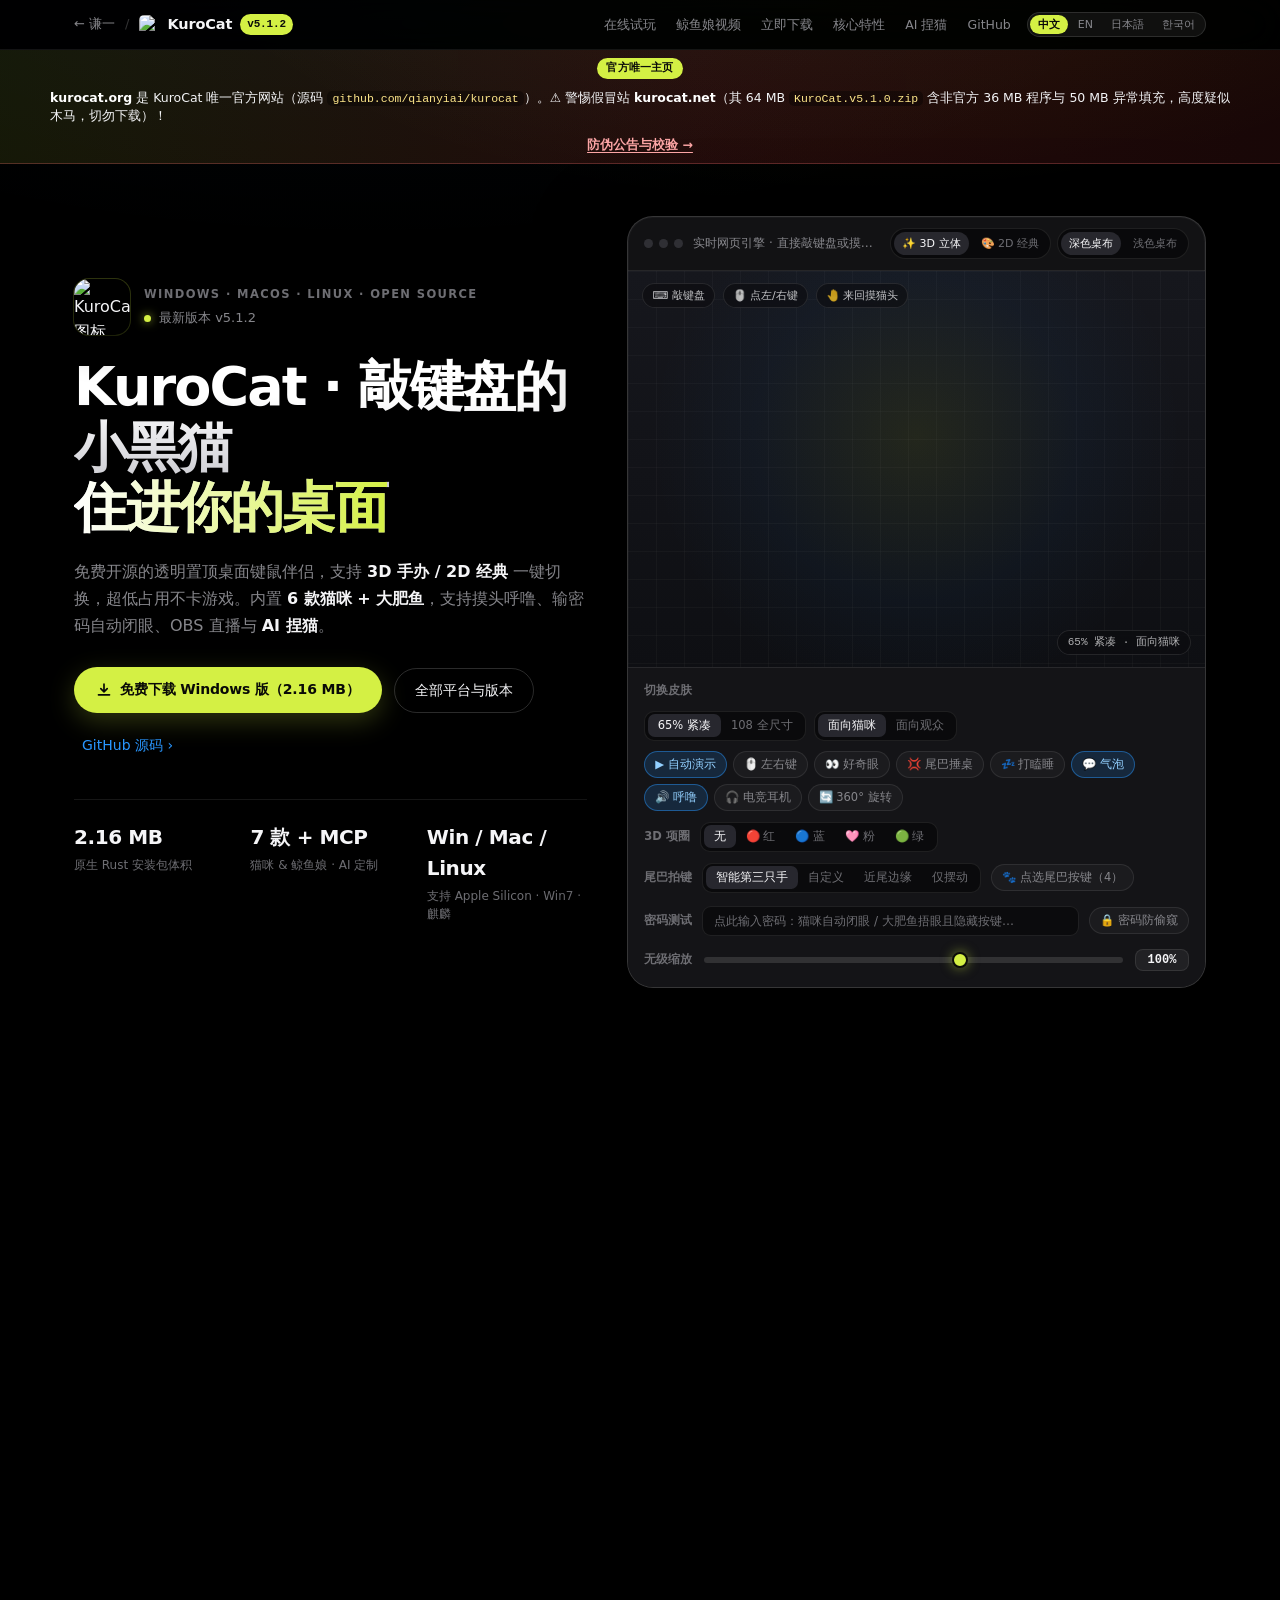
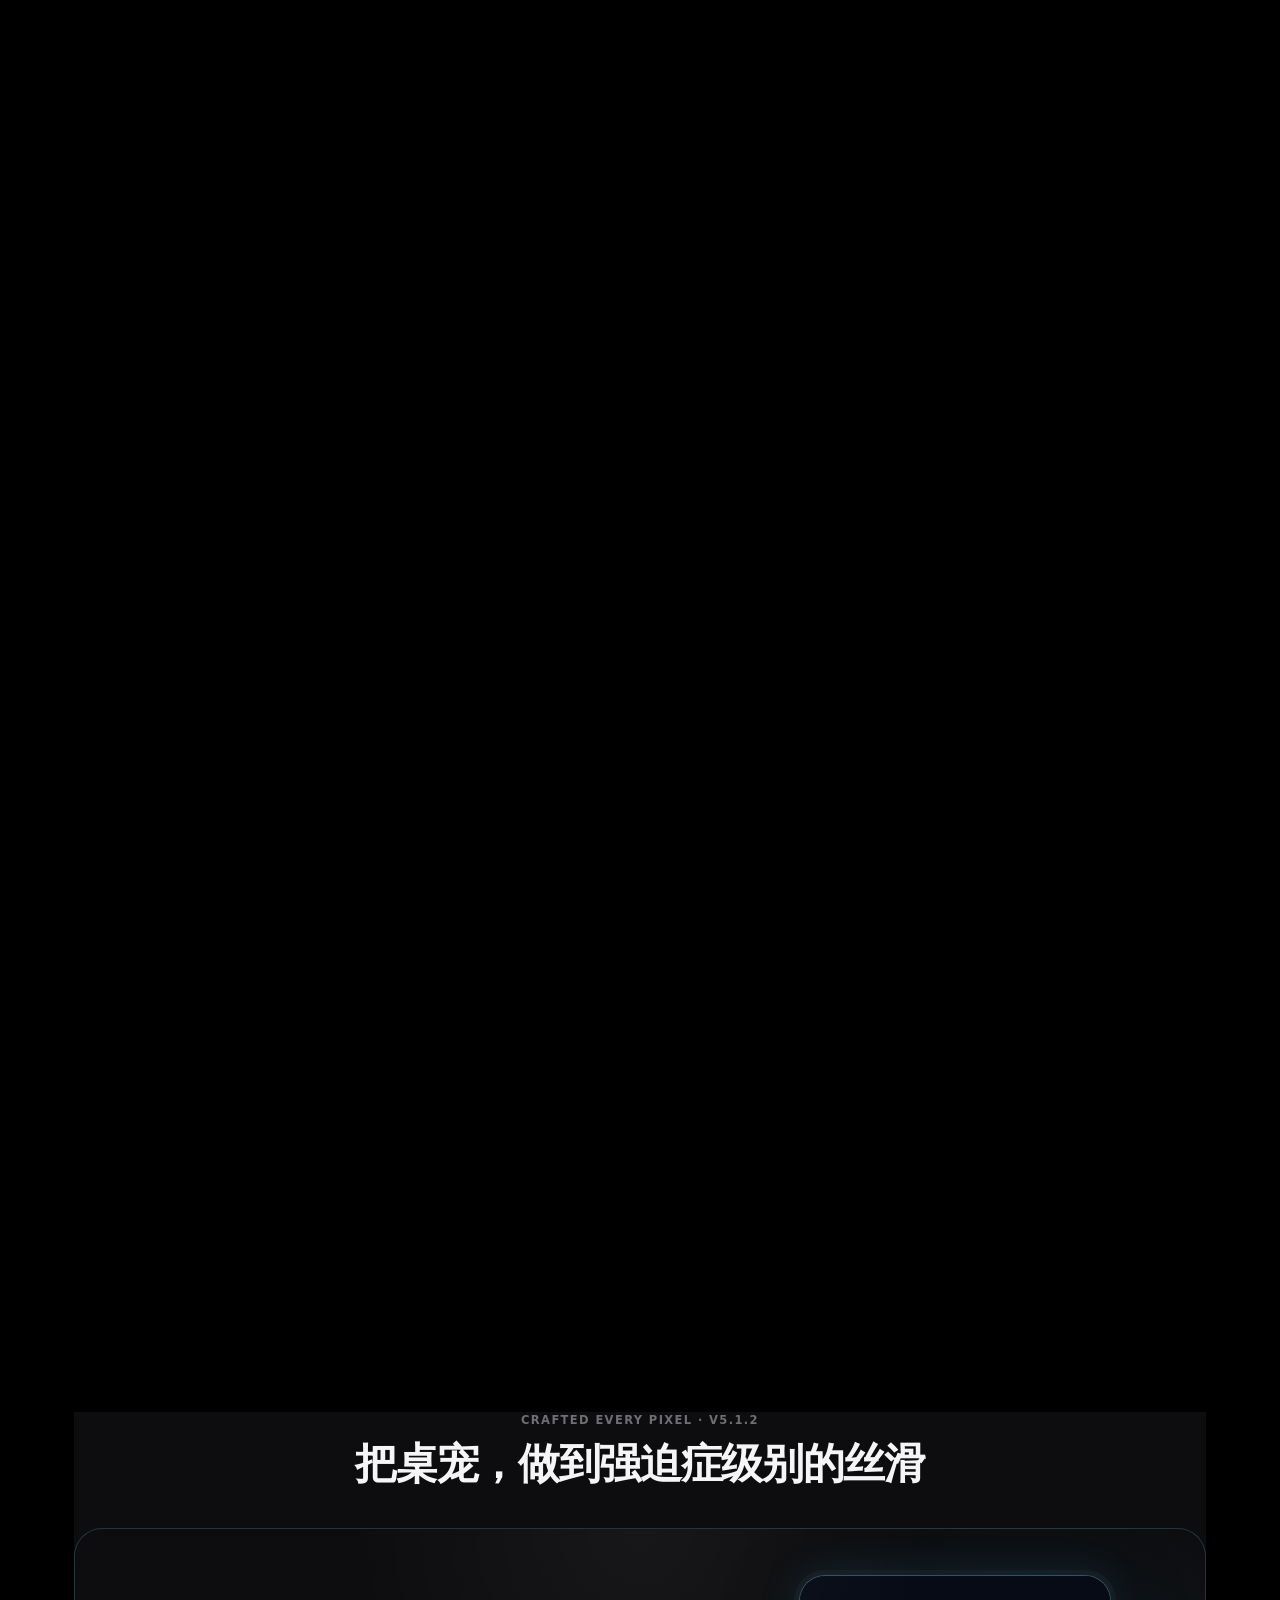
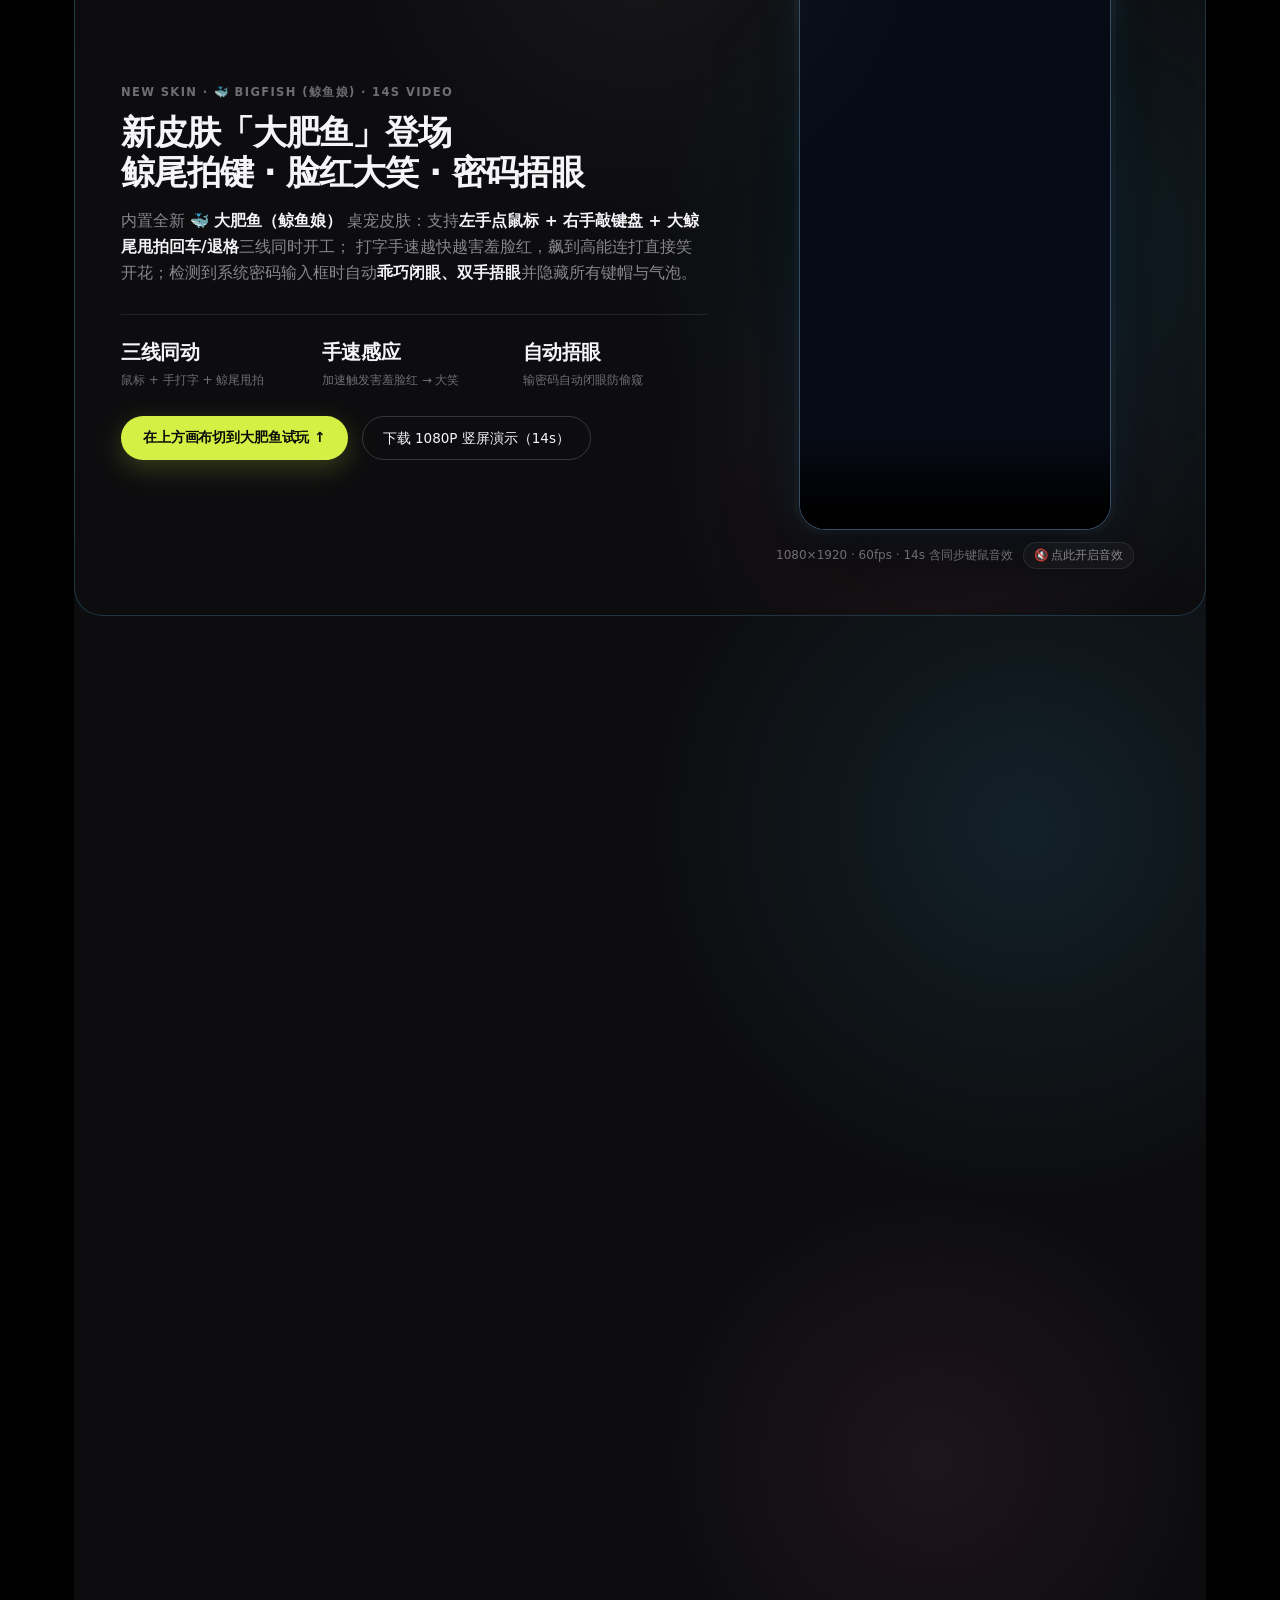
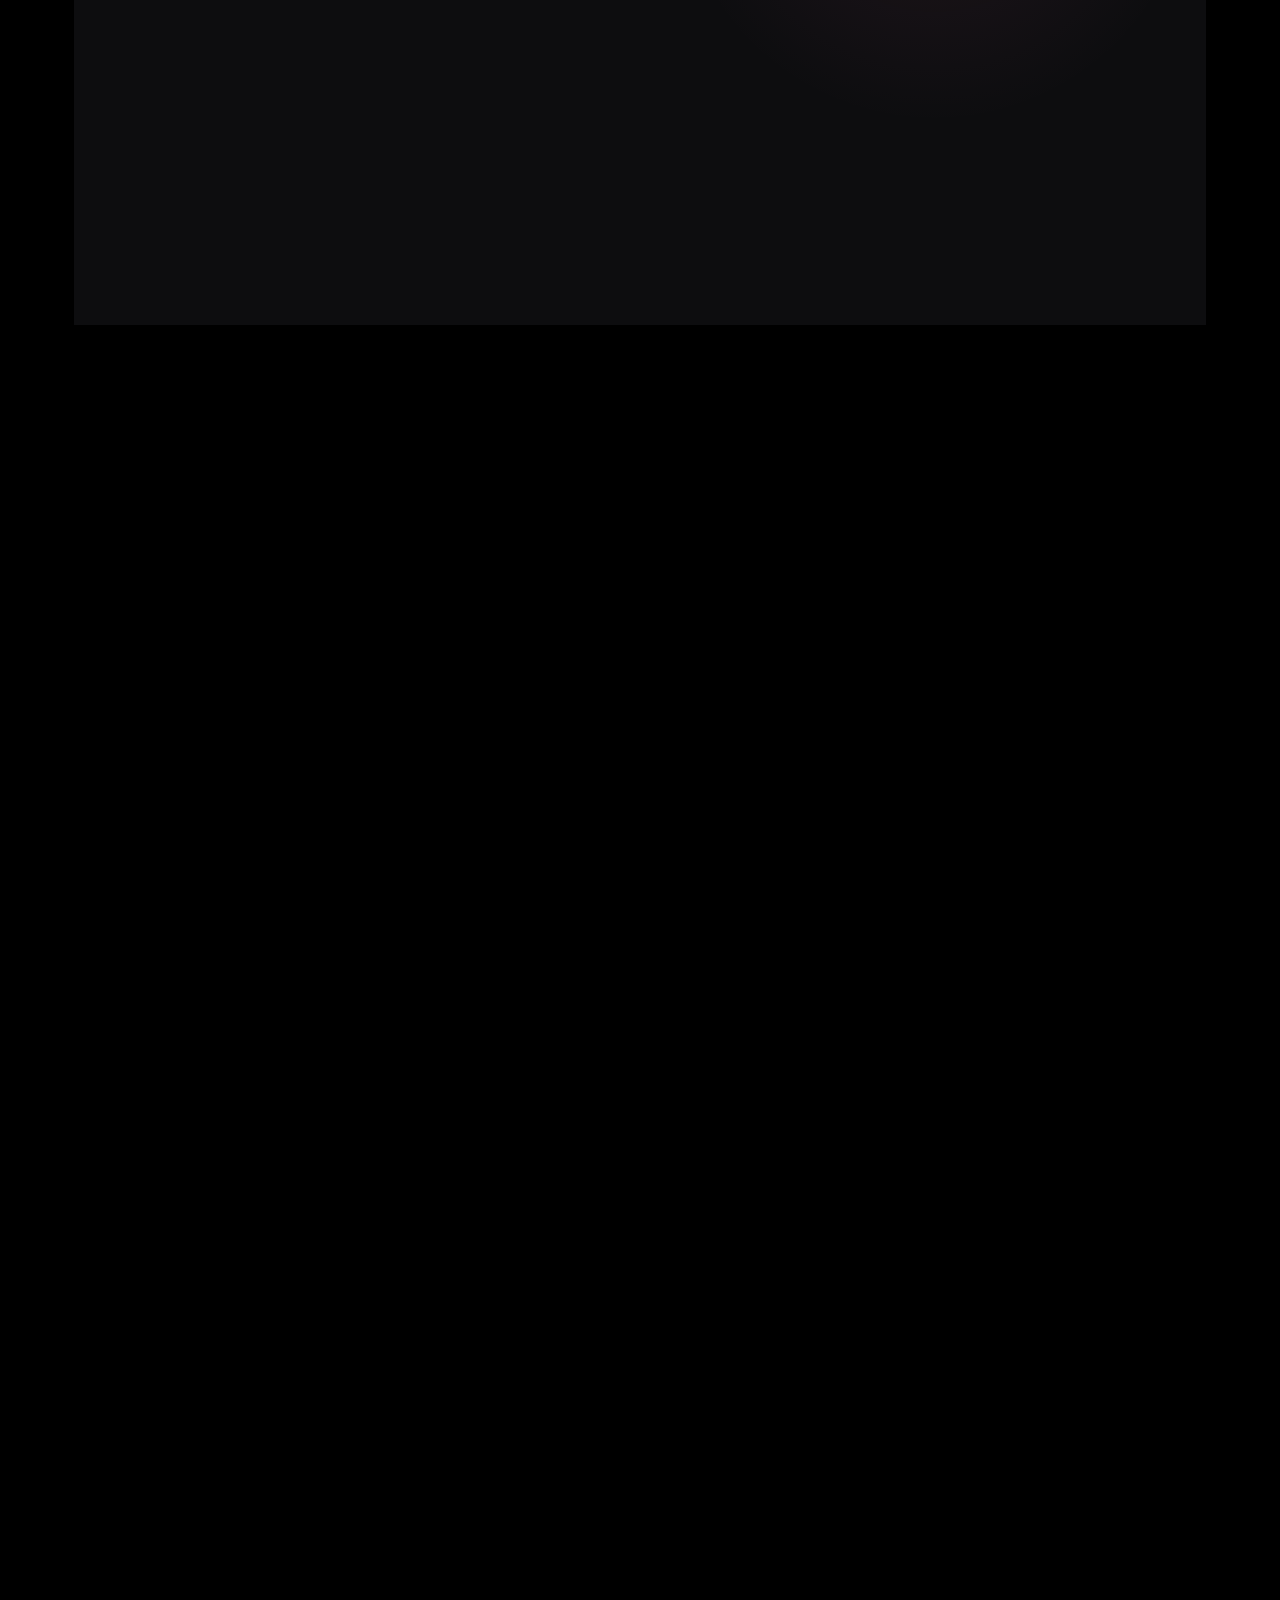
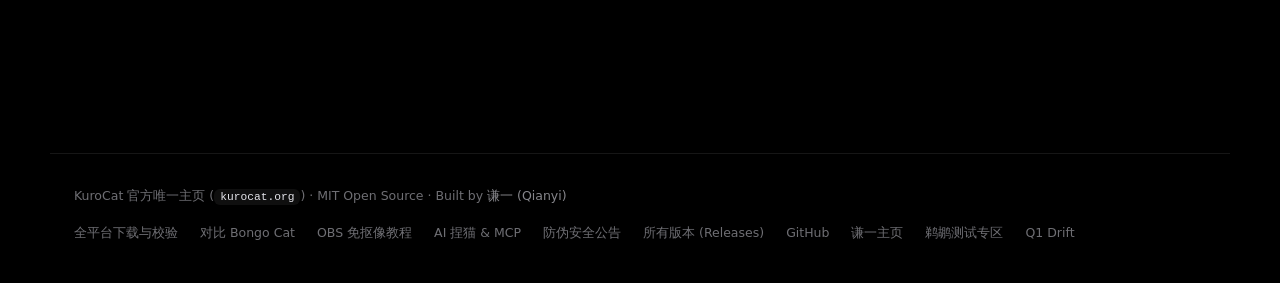
==== commit 2fd3e629: "security,seo: add official site alert bar, 4-locale /security/ advisory & README malware warning aga" ====
--- a/website/index.html
+++ b/website/index.html
@@ -230,6 +230,14 @@
     </div>
   </header>
 
+  <div class="official-alert-bar" role="region" aria-label="Official website and security notice">
+    <div class="official-alert-inner">
+      <span class="official-badge" data-i18n="alert.badge">官方唯一主页</span>
+      <span class="official-alert-text" data-i18n-html="alert.text"><strong>kurocat.org</strong> 是 KuroCat 唯一官方网站（源码 <code>github.com/qianyiai/kurocat</code>）。⚠️ 警惕假冒站 <strong>kurocat.net</strong>（其 64 MB <code>KuroCat.v5.1.0.zip</code> 含非官方 36 MB 程序与 50 MB 异常填充，高度疑似木马，切勿下载）！</span>
+      <a class="official-alert-link" href="/security/" data-locale-path="/security/" data-i18n="alert.cta">防伪公告与校验 →</a>
+    </div>
+  </div>
+
   <main id="top">
     <!-- Hero + Live Interactive Playground -->
     <section class="hero-stage reveal visible" id="playground">
@@ -840,6 +848,7 @@
       <a href="/vs/bongo-cat/" data-locale-path="/vs/bongo-cat/" data-i18n="footer.vsBongo">对比 Bongo Cat</a>
       <a href="/obs/" data-locale-path="/obs/" data-i18n="footer.obs">OBS 免抠像教程</a>
       <a href="/mcp/" data-locale-path="/mcp/" data-i18n="footer.mcp">AI 捏猫 &amp; MCP</a>
+      <a href="/security/" data-locale-path="/security/" data-i18n="footer.security">防伪安全公告</a>
       <a href="https://github.com/qianyiai/kurocat/releases" target="_blank" rel="noopener" data-i18n="footer.releases">所有版本 (Releases)</a>
       <a href="https://github.com/qianyiai/kurocat" target="_blank" rel="me noopener">GitHub</a>
       <a href="https://qianyi.one/" rel="me noopener" data-i18n="footer.home">谦一主页</a>
--- a/website/src/styles.css
+++ b/website/src/styles.css
@@ -179,6 +179,64 @@
   flex-shrink: 0;
 }
 
+.official-alert-bar {
+  position: relative;
+  z-index: 20;
+  background: linear-gradient(90deg, rgba(212, 240, 68, 0.10), rgba(239, 68, 68, 0.14) 55%, rgba(239, 68, 68, 0.10));
+  border-bottom: 1px solid rgba(248, 113, 113, 0.28);
+  padding: 8px 20px;
+}
+
+.official-alert-inner {
+  max-width: 1180px;
+  margin: 0 auto;
+  display: flex;
+  align-items: center;
+  justify-content: center;
+  gap: 10px;
+  flex-wrap: wrap;
+  font-size: 12.5px;
+  line-height: 1.5;
+  color: #f3f4f6;
+}
+
+.official-badge {
+  display: inline-flex;
+  align-items: center;
+  padding: 2px 9px;
+  border-radius: 999px;
+  font-size: 11px;
+  font-weight: 700;
+  background: var(--lime);
+  color: #0b0c0a;
+  letter-spacing: 0.02em;
+  flex-shrink: 0;
+}
+
+.official-alert-text strong {
+  color: #fff;
+}
+
+.official-alert-text code {
+  font-size: 11.5px;
+  padding: 1px 5px;
+  border-radius: 5px;
+  background: rgba(0, 0, 0, 0.35);
+  color: #fde68a;
+}
+
+.official-alert-link {
+  color: #fca5a5;
+  font-weight: 600;
+  text-decoration: underline;
+  text-underline-offset: 3px;
+  white-space: nowrap;
+}
+
+.official-alert-link:hover {
+  color: var(--lime);
+}
+
 .lang-btn {
   border: none;
   background: transparent;
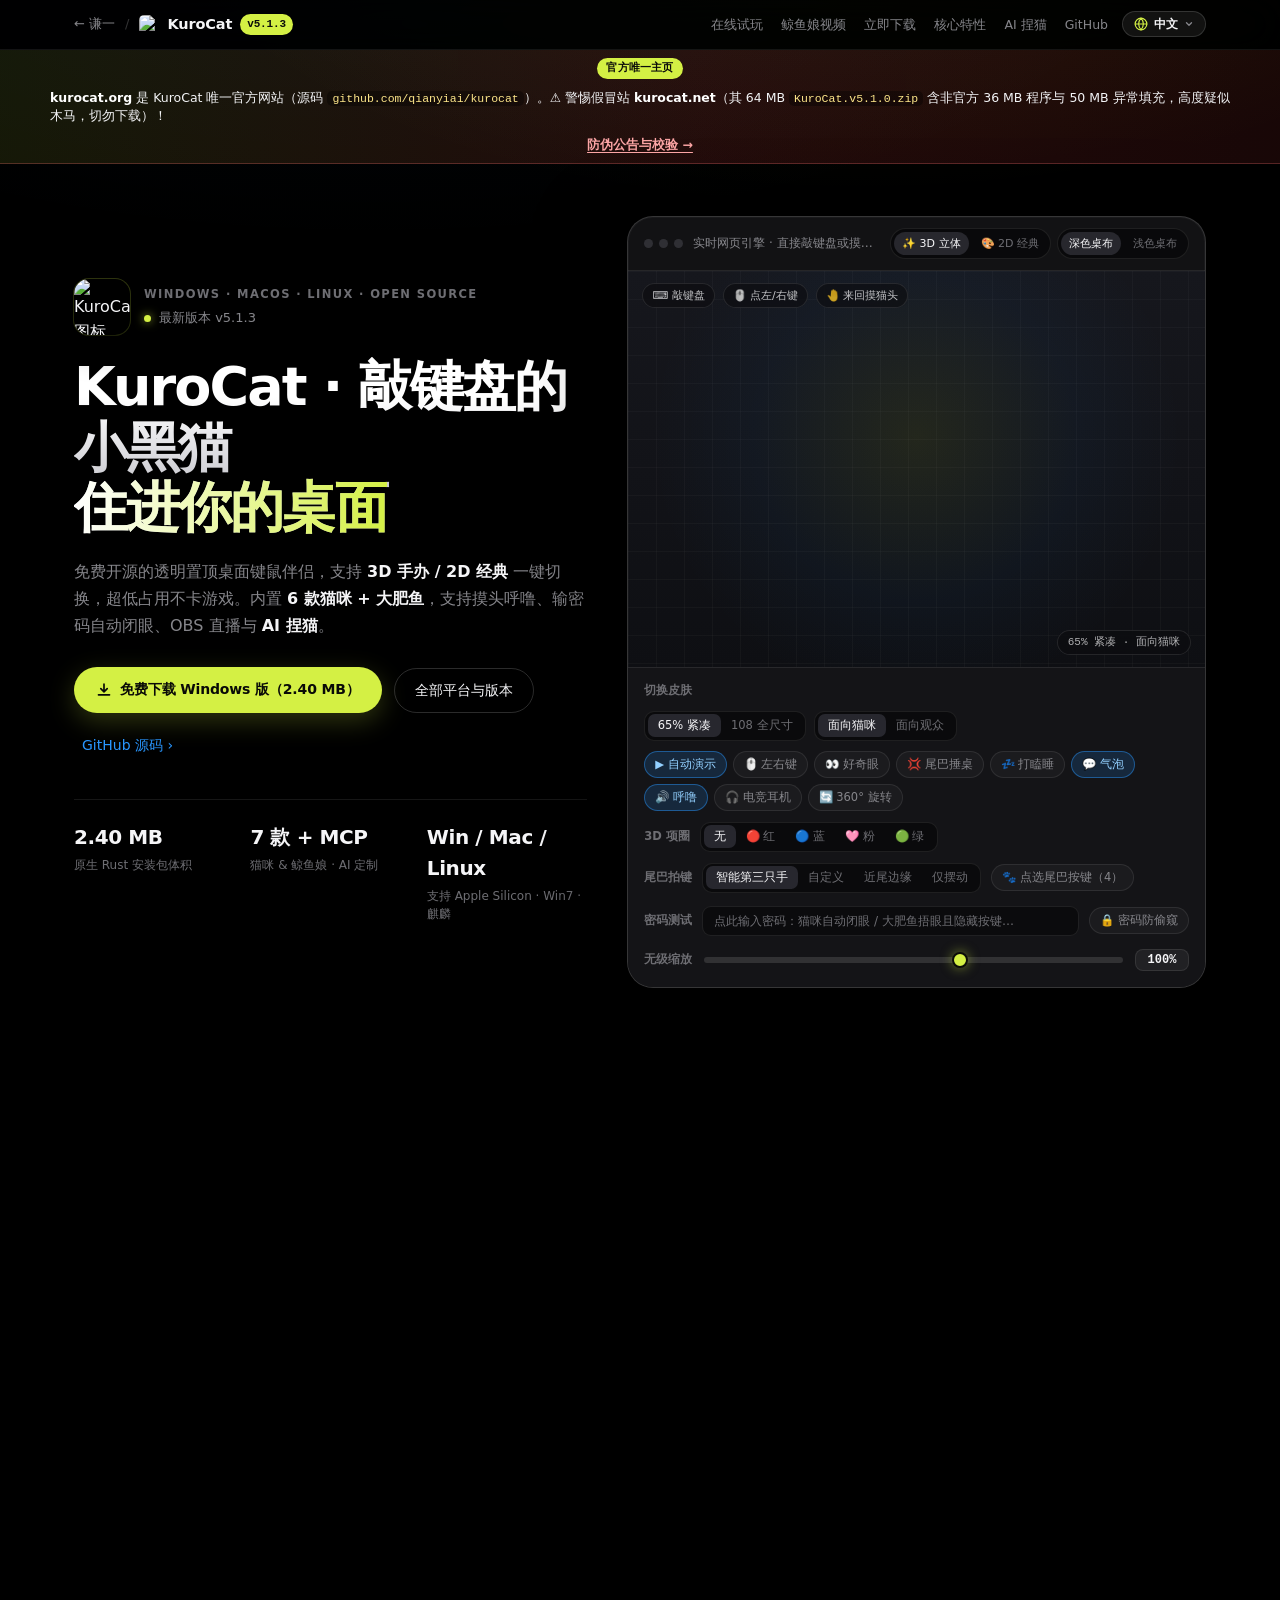
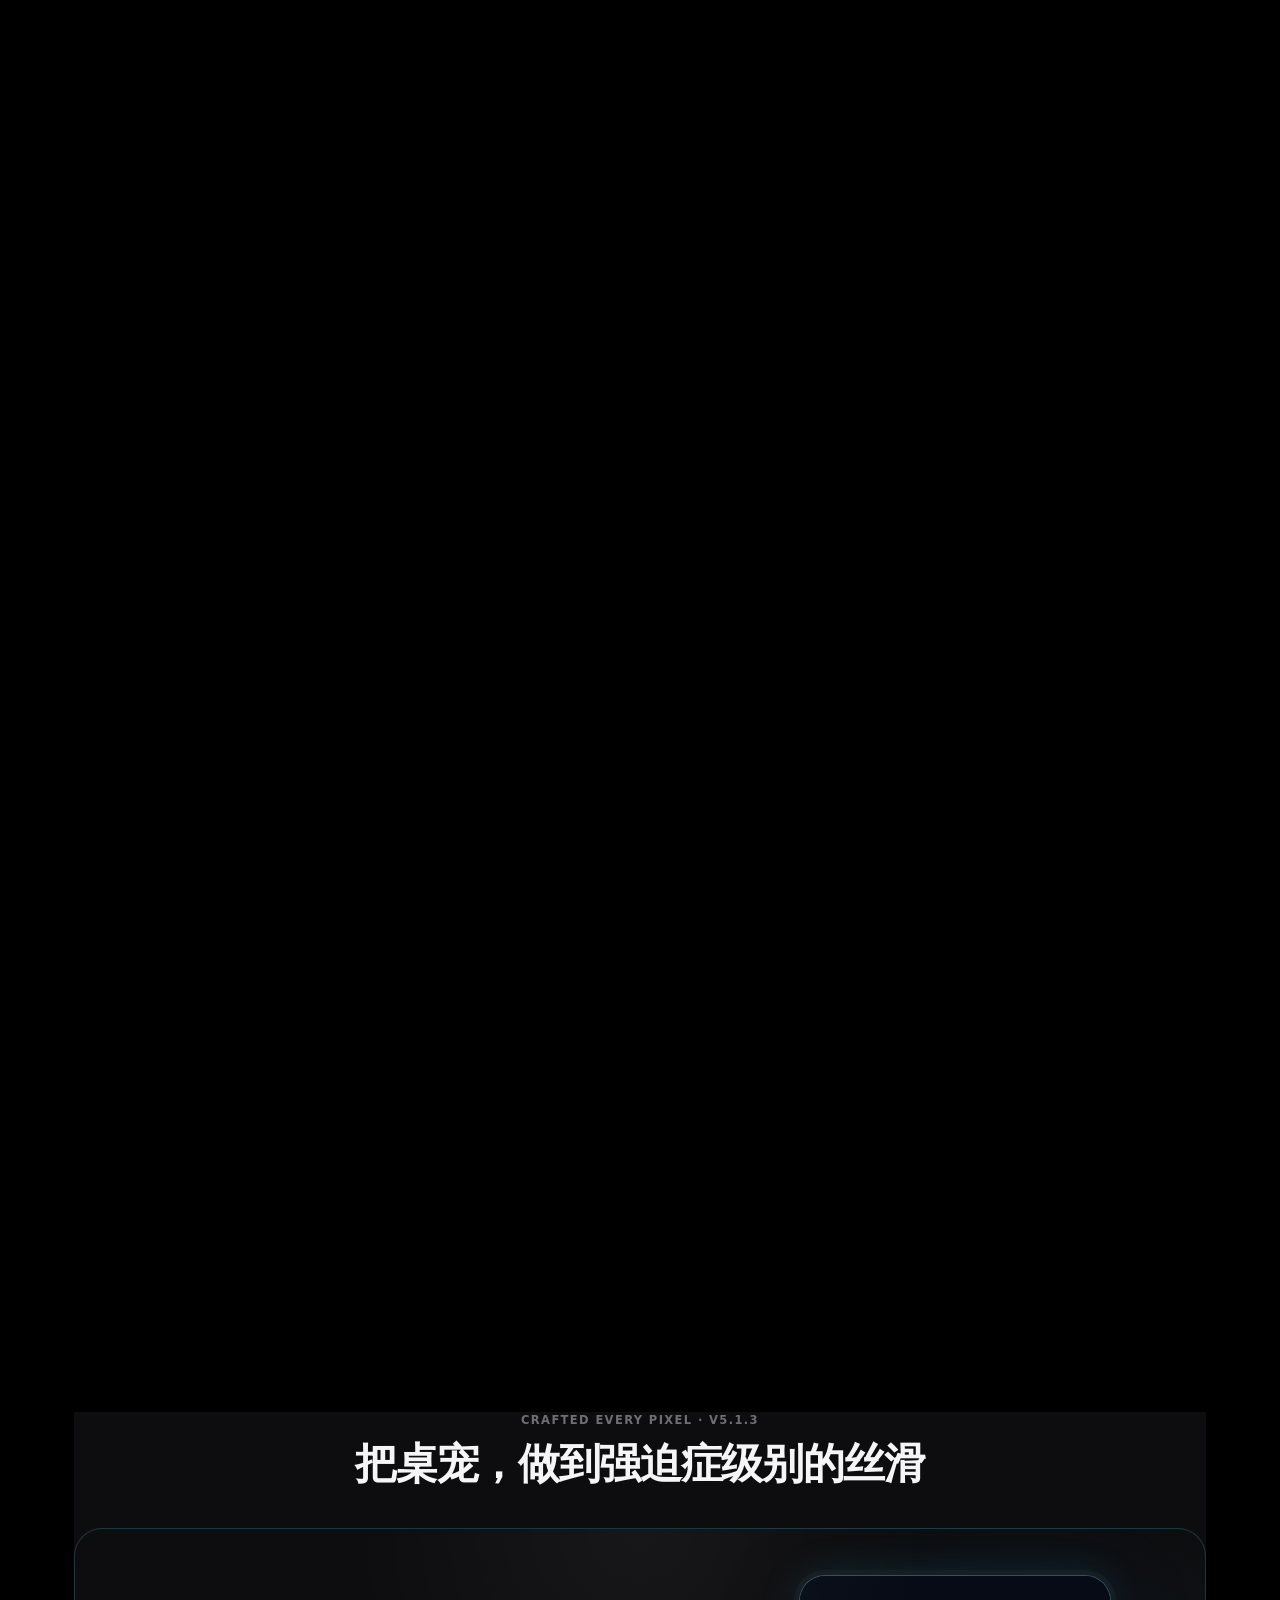
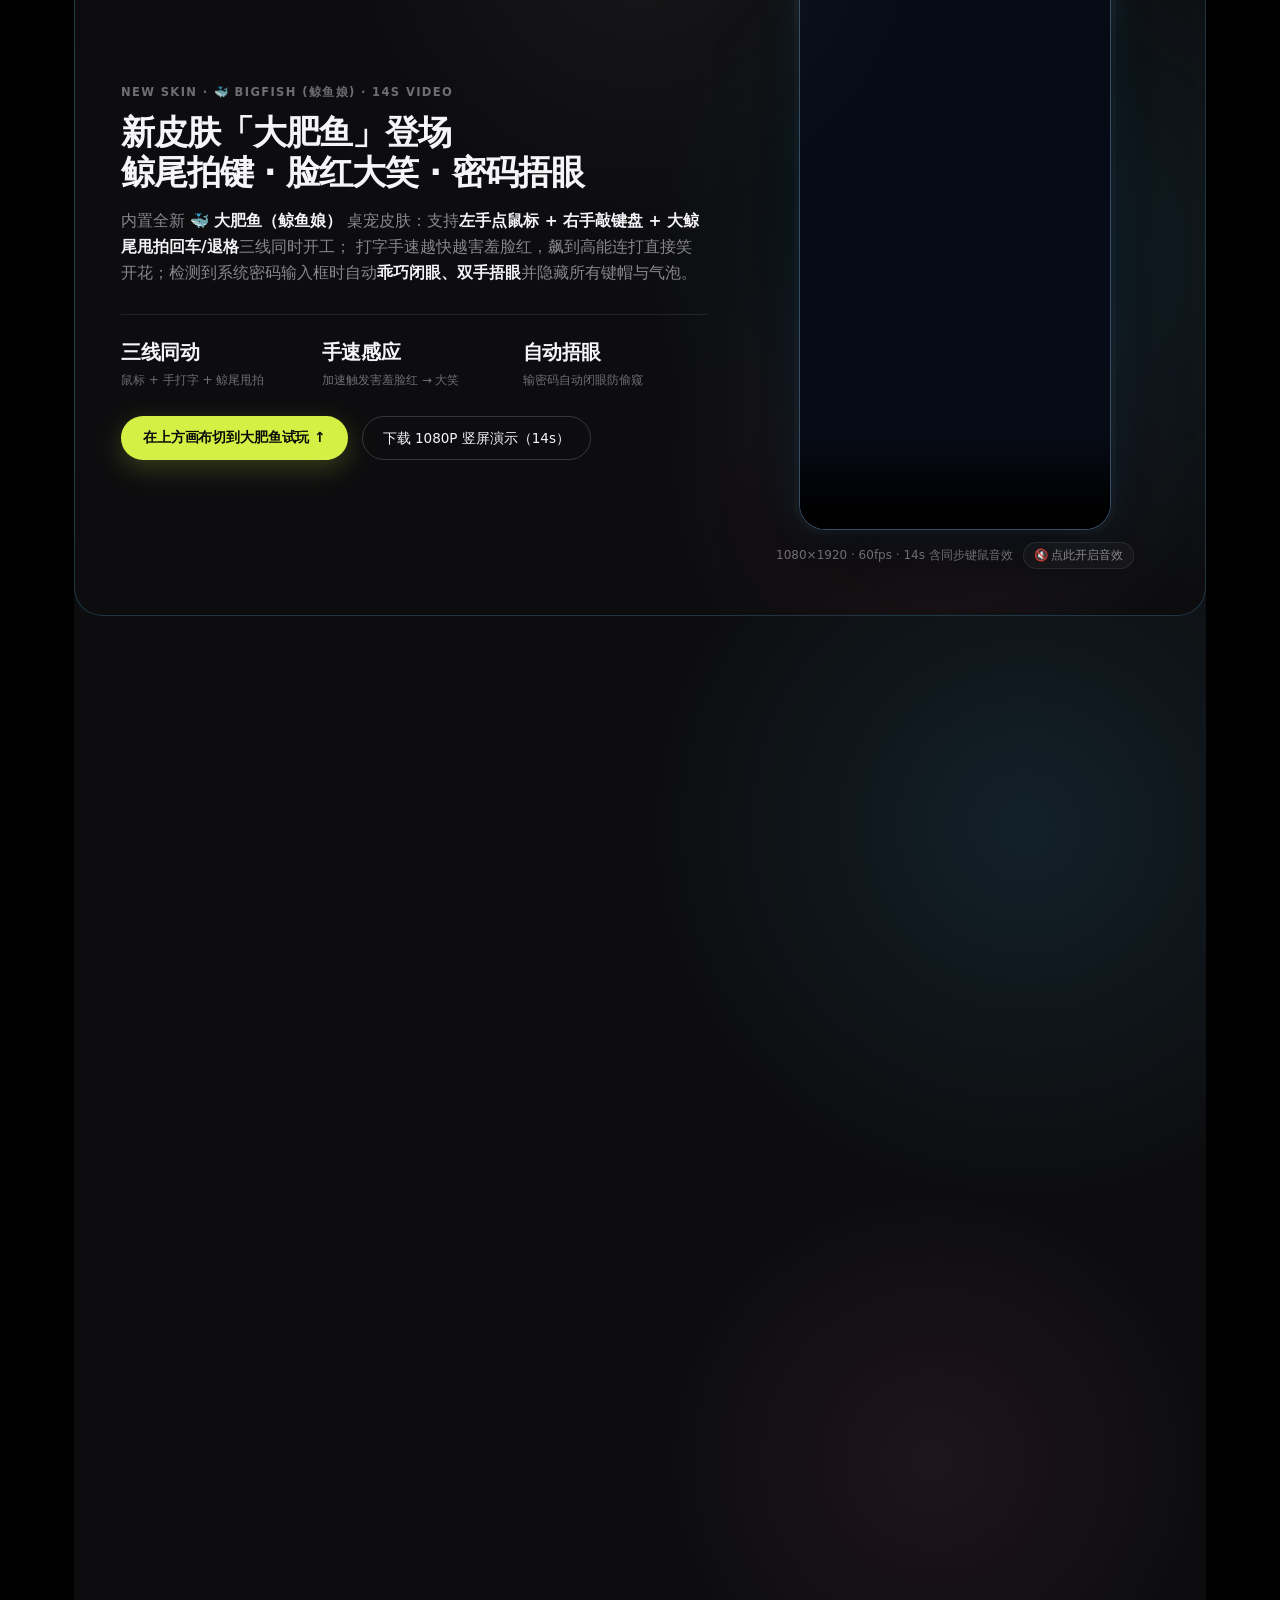
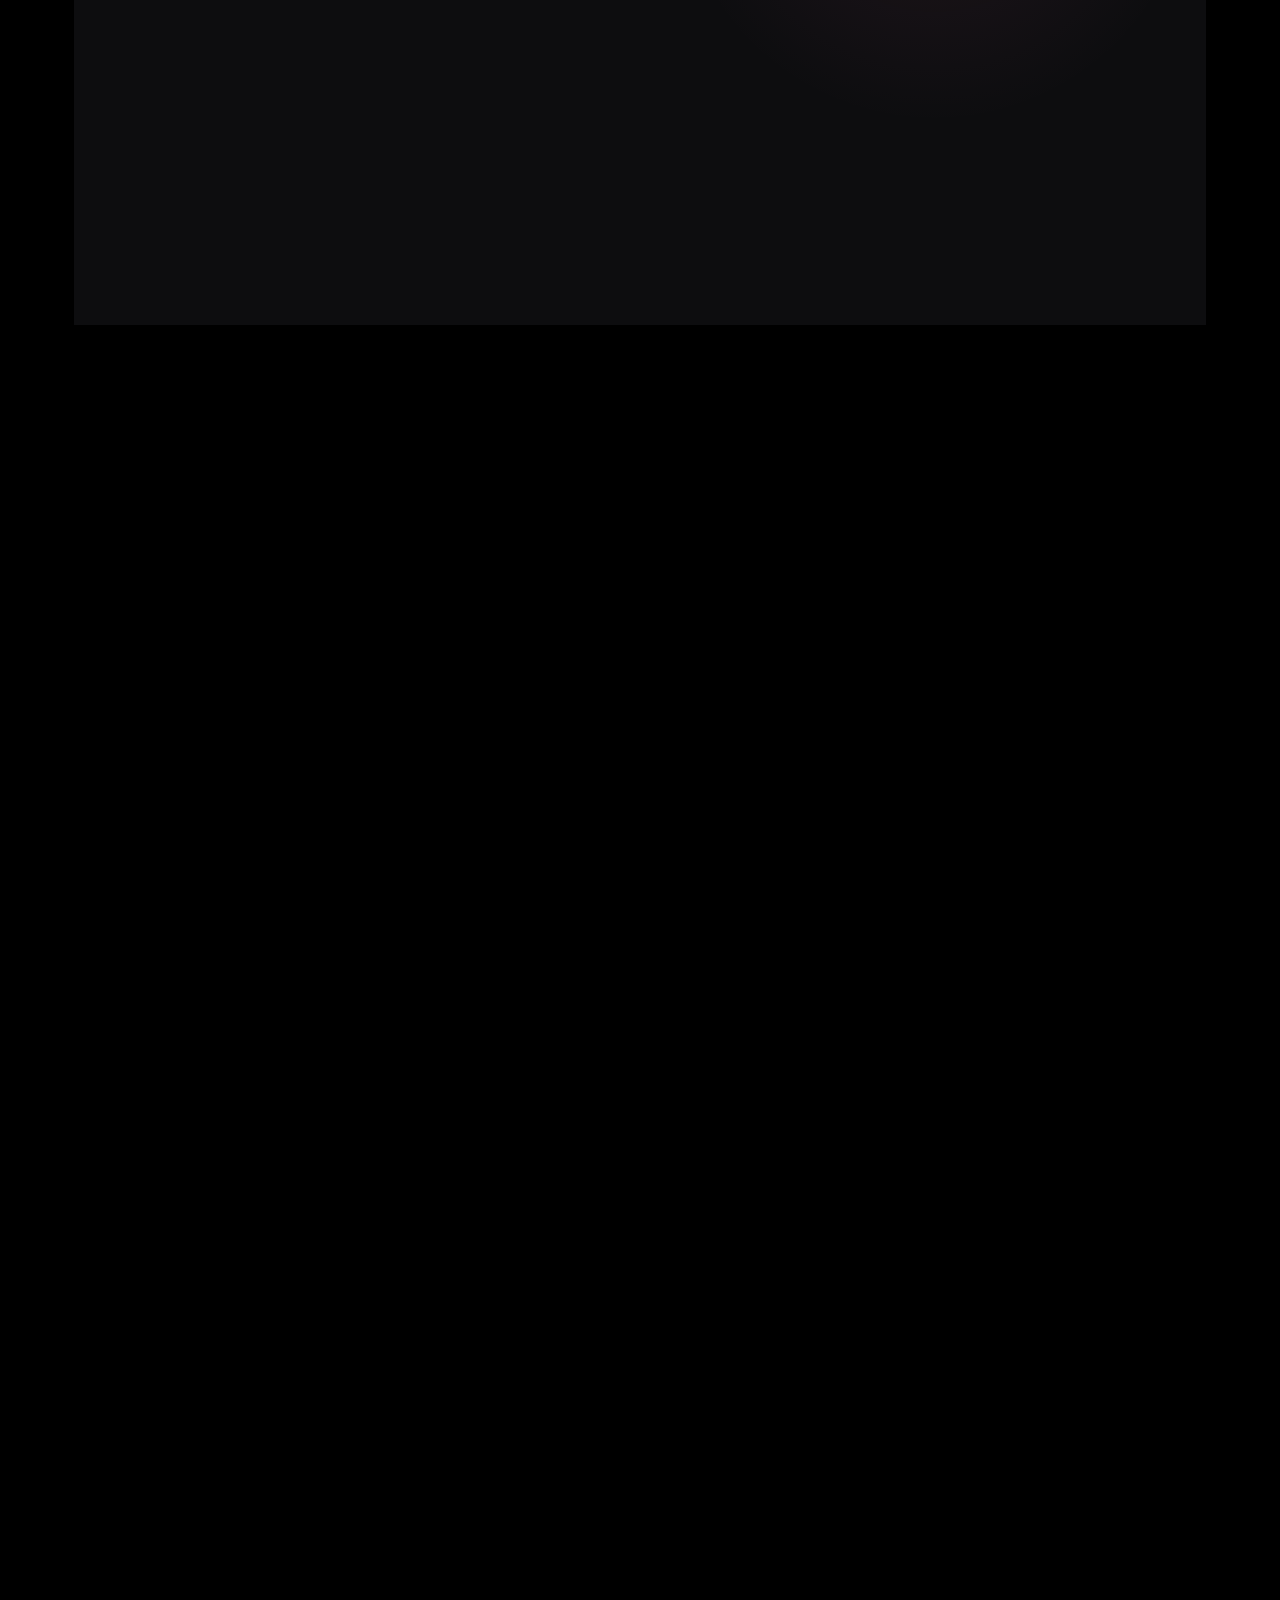
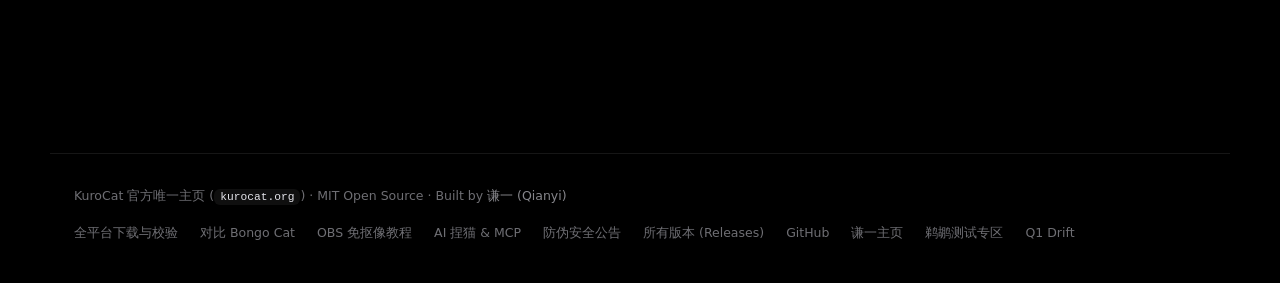
==== commit cb8cbfe8: "docs(release): bump website, SEO subpages, and 4 READMEs to v5.1.3" ====
--- a/website/index.html
+++ b/website/index.html
@@ -13,6 +13,10 @@
   <link rel="alternate" hreflang="en" href="https://kurocat.org/en/" />
   <link rel="alternate" hreflang="ja" href="https://kurocat.org/ja/" />
   <link rel="alternate" hreflang="ko" href="https://kurocat.org/ko/" />
+  <link rel="alternate" hreflang="es" href="https://kurocat.org/es/" />
+  <link rel="alternate" hreflang="pt-BR" href="https://kurocat.org/pt/" />
+  <link rel="alternate" hreflang="ru" href="https://kurocat.org/ru/" />
+  <link rel="alternate" hreflang="de" href="https://kurocat.org/de/" />
   <link rel="alternate" type="text/plain" title="LLMs.txt" href="https://kurocat.org/llms.txt" />
   <meta property="og:site_name" content="KuroCat 官网" />
   <meta property="og:title" content="KuroCat 官网 — 免费开源 3D 桌面打字小黑猫与 AI 伴侣" />
@@ -27,6 +31,10 @@
   <meta property="og:locale:alternate" content="en_US" />
   <meta property="og:locale:alternate" content="ja_JP" />
   <meta property="og:locale:alternate" content="ko_KR" />
+  <meta property="og:locale:alternate" content="es_ES" />
+  <meta property="og:locale:alternate" content="pt_BR" />
+  <meta property="og:locale:alternate" content="ru_RU" />
+  <meta property="og:locale:alternate" content="de_DE" />
   <meta name="twitter:card" content="summary_large_image" />
   <meta name="twitter:title" content="KuroCat Official — Free Open-Source 3D/2D Desktop Typing Cat &amp; AI Companion" />
   <meta name="twitter:description" content="Official Website of KuroCat (kurocat.org · github.com/qianyiai/kurocat): Free open-source 3D/2D Tauri v2 + Rust desktop typing cat &amp; AI companion for Windows, macOS (Homebrew), Linux &amp; Android. 6 cats + BigFish, OBS transparent overlay, password privacy guard &amp; built-in MCP studio." />
@@ -45,7 +53,7 @@
         "name": "KuroCat",
         "alternateName": ["KuroCat 官网", "KuroCat Official", "KuroCat 桌面小黑猫"],
         "url": "https://kurocat.org/",
-        "inLanguage": ["zh-CN", "en", "ja", "ko"],
+        "inLanguage": ["zh-CN", "en", "ja", "ko", "es", "pt-BR", "ru", "de"],
         "publisher": {
           "@id": "https://kurocat.org/#author"
         }
@@ -75,7 +83,7 @@
         "description": "Free open-source 3D/2D transparent always-on-top desktop typing cat and AI coding companion built with Tauri v2 and Rust. Features 6 hand-crafted cats plus BigFish whale-girl, 65% and 108-key layouts, customizable tail-key patting, native OBS transparent browser source, automatic OS-level password privacy guard, Homebrew Cask support, and a built-in MCP server for AI cat creation.",
         "applicationCategory": "UtilitiesApplication",
         "operatingSystem": "Windows 11, Windows 10, Windows 7, macOS 10.15+, Linux, Android",
-        "softwareVersion": "5.1.2",
+        "softwareVersion": "5.1.3",
         "url": "https://kurocat.org/",
         "downloadUrl": "https://kurocat.org/download/",
         "codeRepository": "https://github.com/qianyiai/kurocat",
@@ -208,7 +216,7 @@
         <a class="brand-current" href="#top">
           <img class="nav-icon" src="/assets/kurocat-icon.png" alt="KuroCat" width="20" height="20" />
           <span>KuroCat</span>
-          <span class="ver-pill" id="nav-ver-pill">v5.1.2</span>
+          <span class="ver-pill" id="nav-ver-pill">v5.1.3</span>
         </a>
       </div>
       <div class="nav-right">
@@ -220,11 +228,22 @@
           <a href="#mcp" data-i18n="nav.mcp">AI 捏猫</a>
           <a href="https://github.com/qianyiai/kurocat" target="_blank" rel="me noopener">GitHub</a>
         </nav>
-        <div class="lang-switch" role="group" aria-label="Language">
-          <a class="lang-btn active" href="/" data-lang="zh">中文</a>
-          <a class="lang-btn" href="/en/" data-lang="en">EN</a>
-          <a class="lang-btn" href="/ja/" data-lang="ja">日本語</a>
-          <a class="lang-btn" href="/ko/" data-lang="ko">한국어</a>
+        <div class="lang-dropdown" id="lang-dropdown">
+          <button class="lang-trigger" id="lang-trigger" type="button" aria-haspopup="true" aria-expanded="false" aria-label="Language">
+            <svg class="lang-globe" width="14" height="14" viewBox="0 0 24 24" fill="none" stroke="currentColor" stroke-width="2" stroke-linecap="round" stroke-linejoin="round" aria-hidden="true"><circle cx="12" cy="12" r="10"/><line x1="2" y1="12" x2="22" y2="12"/><path d="M12 2a15.3 15.3 0 0 1 4 10 15.3 15.3 0 0 1-4 10 15.3 15.3 0 0 1-4-10 15.3 15.3 0 0 1 4-10z"/></svg>
+            <span id="lang-current-label">中文</span>
+            <svg class="lang-caret" width="10" height="10" viewBox="0 0 12 12" fill="none" aria-hidden="true"><path d="M3 4.5L6 7.5L9 4.5" stroke="currentColor" stroke-width="1.6" stroke-linecap="round" stroke-linejoin="round"/></svg>
+          </button>
+          <div class="lang-menu" id="lang-menu" role="menu" aria-label="Language">
+            <a class="lang-btn active" href="/" data-lang="zh" role="menuitem"><span class="lang-code">ZH</span><span>简体中文</span></a>
+            <a class="lang-btn" href="/en/" data-lang="en" role="menuitem"><span class="lang-code">EN</span><span>English</span></a>
+            <a class="lang-btn" href="/ja/" data-lang="ja" role="menuitem"><span class="lang-code">JA</span><span>日本語</span></a>
+            <a class="lang-btn" href="/ko/" data-lang="ko" role="menuitem"><span class="lang-code">KO</span><span>한국어</span></a>
+            <a class="lang-btn" href="/es/" data-lang="es" role="menuitem"><span class="lang-code">ES</span><span>Español</span></a>
+            <a class="lang-btn" href="/pt/" data-lang="pt" role="menuitem"><span class="lang-code">PT</span><span>Português (BR)</span></a>
+            <a class="lang-btn" href="/ru/" data-lang="ru" role="menuitem"><span class="lang-code">RU</span><span>Русский</span></a>
+            <a class="lang-btn" href="/de/" data-lang="de" role="menuitem"><span class="lang-code">DE</span><span>Deutsch</span></a>
+          </div>
         </div>
       </div>
     </div>
@@ -248,7 +267,7 @@
             <div class="eyebrow" style="margin-bottom:4px;" data-i18n="hero.eyebrow">Windows · macOS · Linux · Open Source</div>
             <div class="hero-meta-line">
               <span class="live-dot"></span>
-              <span id="hero-release-label">最新版本 v5.1.2</span>
+              <span id="hero-release-label">最新版本 v5.1.3</span>
               <span class="meta-divider" id="github-stats-sep" style="display:none;">·</span>
               <span id="github-stats-text" style="display:none;"></span>
               <span class="meta-divider" id="site-dl-sep" style="display:none;">·</span>
@@ -267,9 +286,9 @@
         </p>
 
         <div class="hero-actions">
-          <a class="btn-lime" id="hero-primary-dl" href="/releases/v5.1.2/KuroCat-5.1.2-x64-setup.exe" download>
+          <a class="btn-lime" id="hero-primary-dl" href="/releases/v5.1.3/KuroCat-5.1.3-x64-setup.exe" download>
             <svg width="16" height="16" viewBox="0 0 16 16" fill="none" aria-hidden="true"><path d="M8 2.2v7.6m0 0L4.8 6.6M8 9.8l3.2-3.2M2.5 12.8h11" stroke="currentColor" stroke-width="1.7" stroke-linecap="round" stroke-linejoin="round"/></svg>
-            <span id="hero-primary-dl-label">免费下载 Windows 版（2.16 MB）</span>
+            <span id="hero-primary-dl-label">免费下载 Windows 版（2.40 MB）</span>
           </a>
           <a class="btn-outline" href="#download" data-i18n="hero.allPlatforms">全部平台与版本</a>
           <a class="btn-ghost" href="https://github.com/qianyiai/kurocat" target="_blank" rel="noopener" data-i18n="hero.ghSource">
@@ -279,7 +298,7 @@
 
         <div class="hero-specs">
           <div class="hero-spec-item">
-            <div class="spec-val">2.16 MB</div>
+            <div class="spec-val">2.40 MB</div>
             <div class="spec-lbl" data-i18n="hero.spec1Lbl">原生 Rust 安装包体积</div>
           </div>
           <div class="hero-spec-item">
@@ -437,14 +456,14 @@
             开箱即 65% 紧凑机械键盘，自动创建桌面 <code>KuroCat</code> 图标、开始菜单与系统卸载入口；右键随时可一键切换 <strong>108 键全尺寸小键盘</strong>与内置自更新。
           </p>
           <div class="dl-meta">
-            <span class="dl-filename" data-asset-name="win65">KuroCat-5.1.2-x64-setup.exe</span>
-            <span class="dl-size" data-asset-size="win65">2.16 MB</span>
+            <span class="dl-filename" data-asset-name="win65">KuroCat-5.1.3-x64-setup.exe</span>
+            <span class="dl-size" data-asset-size="win65">2.40 MB</span>
           </div>
           <div class="dl-actions">
-            <a class="btn-lime btn-full" data-dl-primary="win65" href="/releases/v5.1.2/KuroCat-5.1.2-x64-setup.exe" download data-i18n="dl.primaryBtn">
+            <a class="btn-lime btn-full" data-dl-primary="win65" href="/releases/v5.1.3/KuroCat-5.1.3-x64-setup.exe" download data-i18n="dl.primaryBtn">
               高速直链下载
             </a>
-            <a class="dl-alt-link" data-dl-gh="win65" href="https://github.com/qianyiai/kurocat/releases/download/v5.1.2/KuroCat-5.1.2-x64-setup.exe" target="_blank" rel="noopener" data-i18n="dl.ghBtn">
+            <a class="dl-alt-link" data-dl-gh="win65" href="https://github.com/qianyiai/kurocat/releases/download/v5.1.3/KuroCat-5.1.3-x64-setup.exe" target="_blank" rel="noopener" data-i18n="dl.ghBtn">
               GitHub 官方源 ›
             </a>
           </div>
@@ -466,14 +485,14 @@
             原生编译 ARM64 + x86_64 通用镜像，兼容 M1/M2/M3/M4 与老款 Intel Mac（macOS 10.15 Catalina 及以上），内置 65% / 108 键、6 款猫咪与大肥鱼皮肤。打开 <code>.dmg</code> 拖入「应用程序」即可运行。
           </p>
           <div class="dl-meta">
-            <span class="dl-filename" data-asset-name="macos">KuroCat-v5.1.2-macos-universal.dmg</span>
-            <span class="dl-size" data-asset-size="macos">5.96 MB</span>
+            <span class="dl-filename" data-asset-name="macos">KuroCat-v5.1.3-macos-universal.dmg</span>
+            <span class="dl-size" data-asset-size="macos">6.57 MB</span>
           </div>
           <div class="dl-actions">
-            <a class="btn-solid btn-full" data-dl-primary="macos" href="/releases/v5.1.2/KuroCat-v5.1.2-macos-universal.dmg" download data-i18n="dl.primaryBtn">
+            <a class="btn-solid btn-full" data-dl-primary="macos" href="/releases/v5.1.3/KuroCat-v5.1.3-macos-universal.dmg" download data-i18n="dl.primaryBtn">
               高速直链下载
             </a>
-            <a class="dl-alt-link" data-dl-gh="macos" href="https://github.com/qianyiai/kurocat/releases/download/v5.1.2/KuroCat-v5.1.2-macos-universal.dmg" target="_blank" rel="noopener" data-i18n="dl.ghBtn">
+            <a class="dl-alt-link" data-dl-gh="macos" href="https://github.com/qianyiai/kurocat/releases/download/v5.1.3/KuroCat-v5.1.3-macos-universal.dmg" target="_blank" rel="noopener" data-i18n="dl.ghBtn">
               GitHub 官方源 ›
             </a>
           </div>
@@ -542,10 +561,10 @@
           </p>
         </div>
         <div style="display:flex;flex-direction:column;align-items:flex-end;gap:8px;">
-          <a class="btn-outline" href="/releases/v5.1.2/KuroCat-v5.1.2-win7-x64-portable.zip" download style="white-space:nowrap;" data-i18n="dl.win7Btn">
-            下载 Win7 兼容绿包版（178.99 MB）
+          <a class="btn-outline" href="/releases/v5.1.3/KuroCat-v5.1.3-win7-x64-portable.zip" download style="white-space:nowrap;" data-i18n="dl.win7Btn">
+            下载 Win7 兼容绿包版（179.3 MB）
           </a>
-          <a class="dl-alt-link" href="https://github.com/qianyiai/kurocat/releases/download/v5.1.2/KuroCat-v5.1.2-win7-x64-portable.zip" target="_blank" rel="noopener" style="font-size:12px;" data-i18n="dl.win7Gh">
+          <a class="dl-alt-link" href="https://github.com/qianyiai/kurocat/releases/download/v5.1.3/KuroCat-v5.1.3-win7-x64-portable.zip" target="_blank" rel="noopener" style="font-size:12px;" data-i18n="dl.win7Gh">
             GitHub 官方源（Win7 绿包）›
           </a>
         </div>
@@ -558,21 +577,21 @@
           <p class="tip-body" data-i18n-html="dl.linuxBody">
             原生支持 X11 全局键鼠监听（免 root）与 Wayland <code>evdev</code> 降级、透明无边框置顶、鼠标穿透（按住 <code>Alt</code> 临时拖动）及开机自启。
             需要 <strong><code>glibc &gt;= 2.34</code></strong>（基于 Ubuntu 22.04+ / Debian 12+ / 银河麒麟 V11+，暂不支持基于 Ubuntu 20.04 / <code>glibc 2.31</code> 的银河麒麟 V10 SP1）。
-            优先推荐下载轻量 <strong>.deb 安装包（2.4 MB）</strong>（需 <code>libwebkit2gtk-4.1-0</code>，双击或 <code>sudo apt install ./KuroCat-*.deb</code>）；无管理员权限可直接运行 <strong>.AppImage 绿色版</strong>（<code>chmod +x</code> 后双击）。
+            优先推荐下载轻量 <strong>.deb 安装包（2.7 MB）</strong>（需 <code>libwebkit2gtk-4.1-0</code>，双击或 <code>sudo apt install ./KuroCat-*.deb</code>）；无管理员权限可直接运行 <strong>.AppImage 绿色版</strong>（<code>chmod +x</code> 后双击）。
           </p>
         </div>
         <div style="display:flex;flex-direction:column;align-items:flex-end;gap:8px;">
           <div style="display:flex;flex-wrap:wrap;gap:8px;justify-content:flex-end;">
-            <a class="btn-outline" href="/releases/v5.1.2/KuroCat-v5.1.2-linux-amd64.deb" download style="white-space:nowrap;" data-i18n="dl.linuxX64Deb">
-              x86_64 .deb（2.39 MB）
+            <a class="btn-outline" href="/releases/v5.1.3/KuroCat-v5.1.3-linux-amd64.deb" download style="white-space:nowrap;" data-i18n="dl.linuxX64Deb">
+              x86_64 .deb（2.66 MB）
             </a>
-            <a class="btn-outline" href="/releases/v5.1.2/KuroCat-v5.1.2-linux-arm64.deb" download style="white-space:nowrap;" data-i18n="dl.linuxArmDeb">
-              ARM64 飞腾/麒麟 .deb（2.35 MB）
+            <a class="btn-outline" href="/releases/v5.1.3/KuroCat-v5.1.3-linux-arm64.deb" download style="white-space:nowrap;" data-i18n="dl.linuxArmDeb">
+              ARM64 飞腾/麒麟 .deb（2.62 MB）
             </a>
           </div>
           <div style="display:flex;flex-wrap:wrap;gap:12px;justify-content:flex-end;font-size:12px;">
-            <a class="dl-alt-link" href="/releases/v5.1.2/KuroCat-v5.1.2-linux-amd64.AppImage" download data-i18n="dl.linuxX64AppImage">x86_64 AppImage（77.53 MB）›</a>
-            <a class="dl-alt-link" href="/releases/v5.1.2/KuroCat-v5.1.2-linux-arm64.AppImage" download data-i18n="dl.linuxArmAppImage">ARM64 AppImage（75.70 MB）›</a>
+            <a class="dl-alt-link" href="/releases/v5.1.3/KuroCat-v5.1.3-linux-amd64.AppImage" download data-i18n="dl.linuxX64AppImage">x86_64 AppImage（77.8 MB）›</a>
+            <a class="dl-alt-link" href="/releases/v5.1.3/KuroCat-v5.1.3-linux-arm64.AppImage" download data-i18n="dl.linuxArmAppImage">ARM64 AppImage（76.0 MB）›</a>
           </div>
         </div>
       </div>
@@ -593,7 +612,7 @@
     <!-- Features Showcase -->
     <section class="section-block reveal visible" id="features">
       <div class="section-header">
-        <div class="eyebrow">Crafted Every Pixel · v5.1.2</div>
+        <div class="eyebrow">Crafted Every Pixel · v5.1.3</div>
         <h2 class="section-title" data-i18n="feat.title">把桌宠，做到强迫症级别的丝滑</h2>
       </div>
 
--- a/website/src/styles.css
+++ b/website/src/styles.css
@@ -40,7 +40,7 @@
   margin: 0;
   padding: 0;
   background: var(--bg);
-  font-family: -apple-system, BlinkMacSystemFont, "SF Pro Display", "SF Pro Text", "PingFang SC", "Hiragino Sans GB", "Microsoft YaHei", "Malgun Gothic", "Apple SD Gothic Neo", system-ui, sans-serif;
+  font-family: -apple-system, BlinkMacSystemFont, "SF Pro Display", "SF Pro Text", "Segoe UI", "Inter", "Noto Sans", "PingFang SC", "Hiragino Sans GB", "Microsoft YaHei", "Malgun Gothic", "Apple SD Gothic Neo", system-ui, sans-serif;
   line-height: 1.55;
   overflow-x: clip;
   width: 100%;
@@ -146,13 +146,14 @@
 .nav-right {
   display: flex;
   align-items: center;
-  gap: 16px;
+  gap: 14px;
+  min-width: 0;
 }
 
 .nav-links {
   display: flex;
   align-items: center;
-  gap: 20px;
+  gap: 18px;
 }
 
 .nav-links a {
@@ -168,15 +169,81 @@
   color: var(--text-primary);
 }
 
-.lang-switch {
+.lang-dropdown {
+  position: relative;
+  flex-shrink: 0;
+}
+
+.lang-trigger {
   display: inline-flex;
   align-items: center;
+  gap: 6px;
+  padding: 5px 11px;
+  border-radius: 999px;
+  background: rgba(255, 255, 255, 0.065);
+  border: 1px solid rgba(255, 255, 255, 0.14);
+  color: var(--text-primary);
+  font-family: inherit;
+  font-size: 12px;
+  font-weight: 600;
+  line-height: 1.2;
+  cursor: pointer;
+  white-space: nowrap;
+  transition: background 0.18s ease, border-color 0.18s ease, color 0.18s ease;
+}
+
+.lang-trigger:hover,
+.lang-dropdown.open .lang-trigger {
+  background: rgba(255, 255, 255, 0.11);
+  border-color: rgba(212, 240, 68, 0.45);
+}
+
+.lang-globe {
+  color: var(--lime);
+  flex-shrink: 0;
+}
+
+.lang-caret {
+  color: var(--text-secondary);
+  transition: transform 0.2s var(--ease-out);
+  flex-shrink: 0;
+}
+
+.lang-dropdown.open .lang-caret {
+  transform: rotate(180deg);
+  color: var(--lime);
+}
+
+.lang-menu {
+  position: absolute;
+  top: calc(100% + 8px);
+  right: 0;
+  min-width: 188px;
+  padding: 6px;
+  border-radius: 16px;
+  background: rgba(14, 15, 20, 0.96);
+  border: 1px solid rgba(255, 255, 255, 0.14);
+  box-shadow: 0 18px 44px rgba(0, 0, 0, 0.68), 0 0 0 1px rgba(212, 240, 68, 0.06);
+  backdrop-filter: saturate(180%) blur(22px);
+  -webkit-backdrop-filter: saturate(180%) blur(22px);
+  display: grid;
+  grid-template-columns: 1fr;
   gap: 2px;
-  padding: 2px;
-  border-radius: 999px;
-  background: rgba(255, 255, 255, 0.06);
-  border: 1px solid rgba(255, 255, 255, 0.12);
-  flex-shrink: 0;
+  opacity: 0;
+  visibility: hidden;
+  transform: translateY(-6px) scale(0.98);
+  transform-origin: top right;
+  pointer-events: none;
+  transition: opacity 0.16s ease, transform 0.18s var(--ease-out), visibility 0.16s ease;
+  z-index: 90;
+}
+
+.lang-dropdown.open .lang-menu,
+.lang-dropdown:focus-within .lang-menu {
+  opacity: 1;
+  visibility: visible;
+  transform: translateY(0) scale(1);
+  pointer-events: auto;
 }
 
 .official-alert-bar {
@@ -242,20 +309,37 @@
   background: transparent;
   color: var(--text-secondary);
   text-decoration: none;
-  display: inline-flex;
-  align-items: center;
+  display: flex;
+  align-items: center;
+  gap: 9px;
   font-family: inherit;
-  font-size: 11px;
+  font-size: 12.5px;
   font-weight: 500;
-  padding: 3px 8px;
-  border-radius: 999px;
+  padding: 7px 10px;
+  border-radius: 10px;
   cursor: pointer;
-  transition: background 0.18s ease, color 0.18s ease;
+  transition: background 0.15s ease, color 0.15s ease;
   line-height: 1.25;
   white-space: nowrap;
 }
 
+.lang-code {
+  display: inline-flex;
+  align-items: center;
+  justify-content: center;
+  min-width: 24px;
+  font-family: "SF Mono", ui-monospace, Menlo, Consolas, monospace;
+  font-size: 10px;
+  font-weight: 700;
+  letter-spacing: 0.03em;
+  padding: 2px 5px;
+  border-radius: 6px;
+  background: rgba(255, 255, 255, 0.07);
+  color: var(--text-secondary);
+}
+
 .lang-btn:hover {
+  background: rgba(255, 255, 255, 0.08);
   color: var(--text-primary);
 }
 
@@ -263,6 +347,20 @@
   background: var(--lime);
   color: #090a07;
   font-weight: 700;
+}
+
+.lang-btn.active .lang-code {
+  background: rgba(9, 10, 7, 0.16);
+  color: #090a07;
+}
+
+@media (max-width: 1060px) {
+  .nav-links {
+    gap: 12px;
+  }
+  .nav-links a {
+    font-size: 12px;
+  }
 }
 
 /* Main Container */
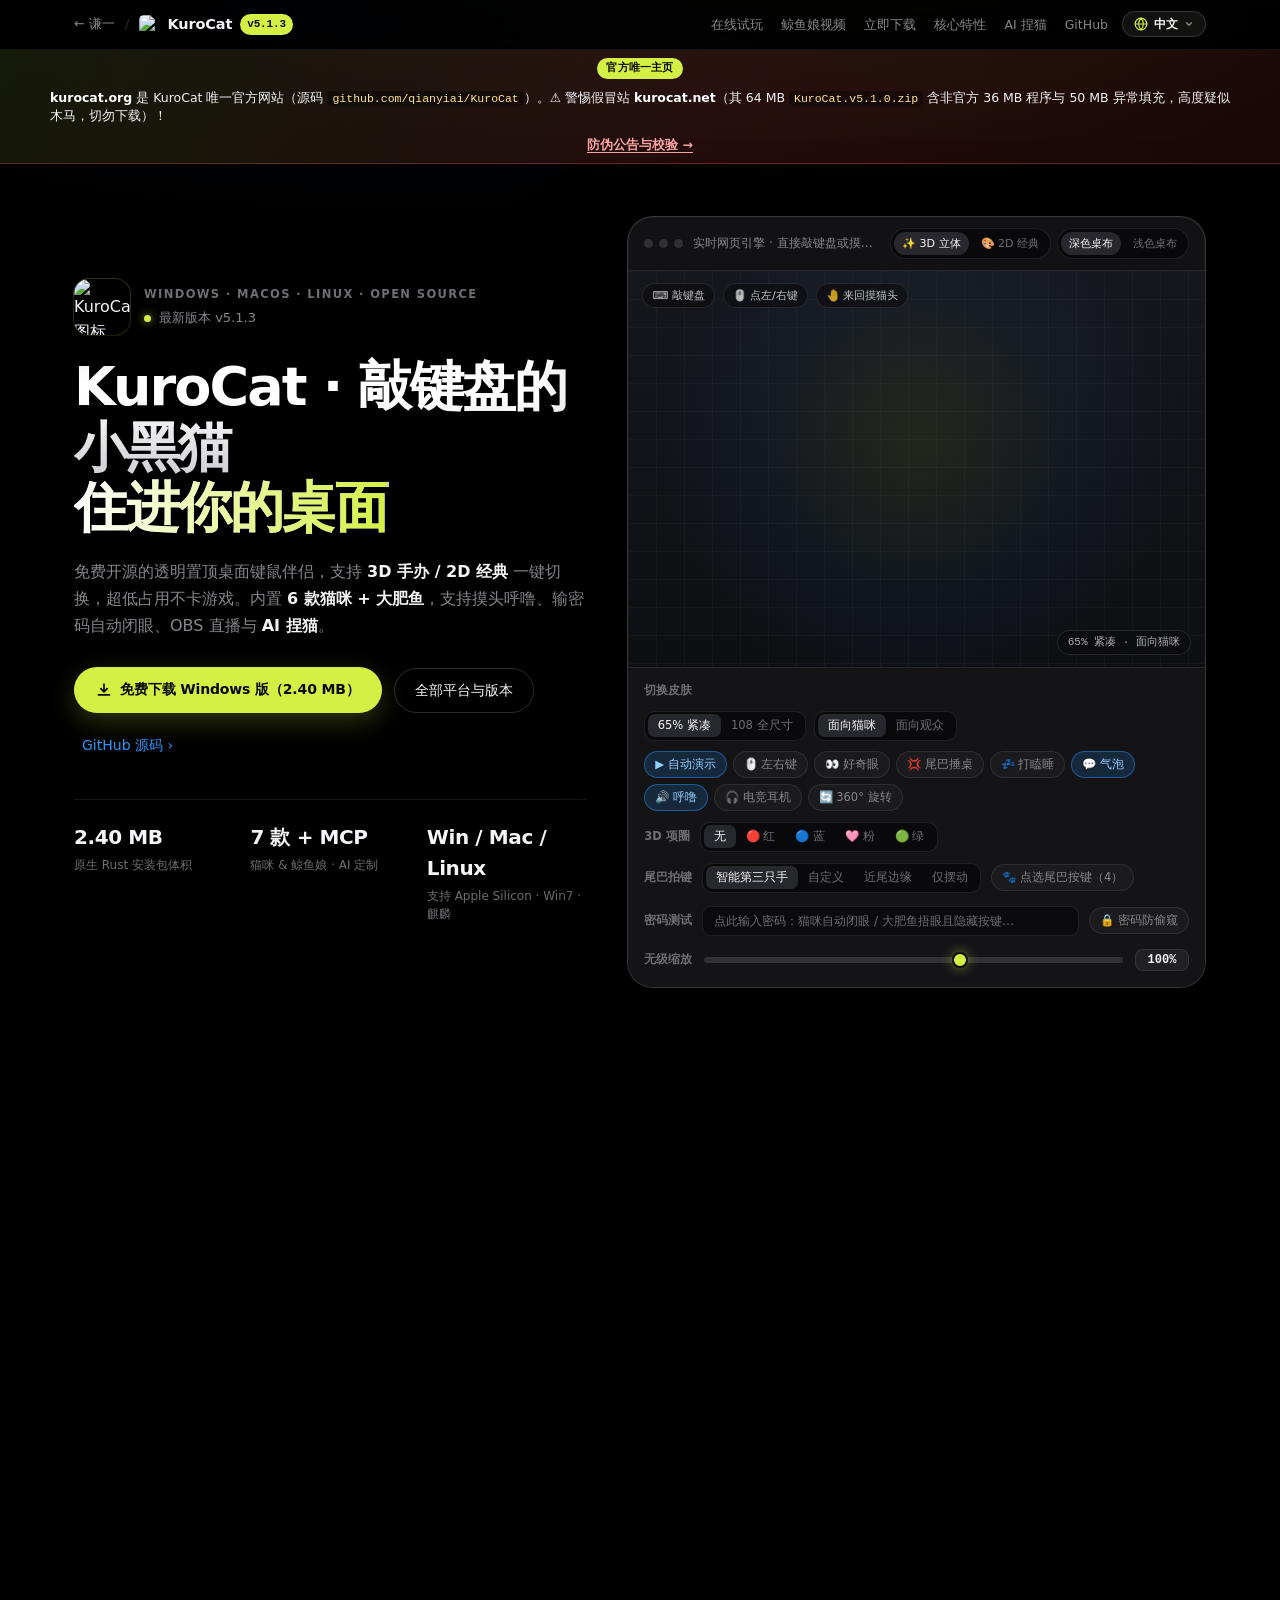
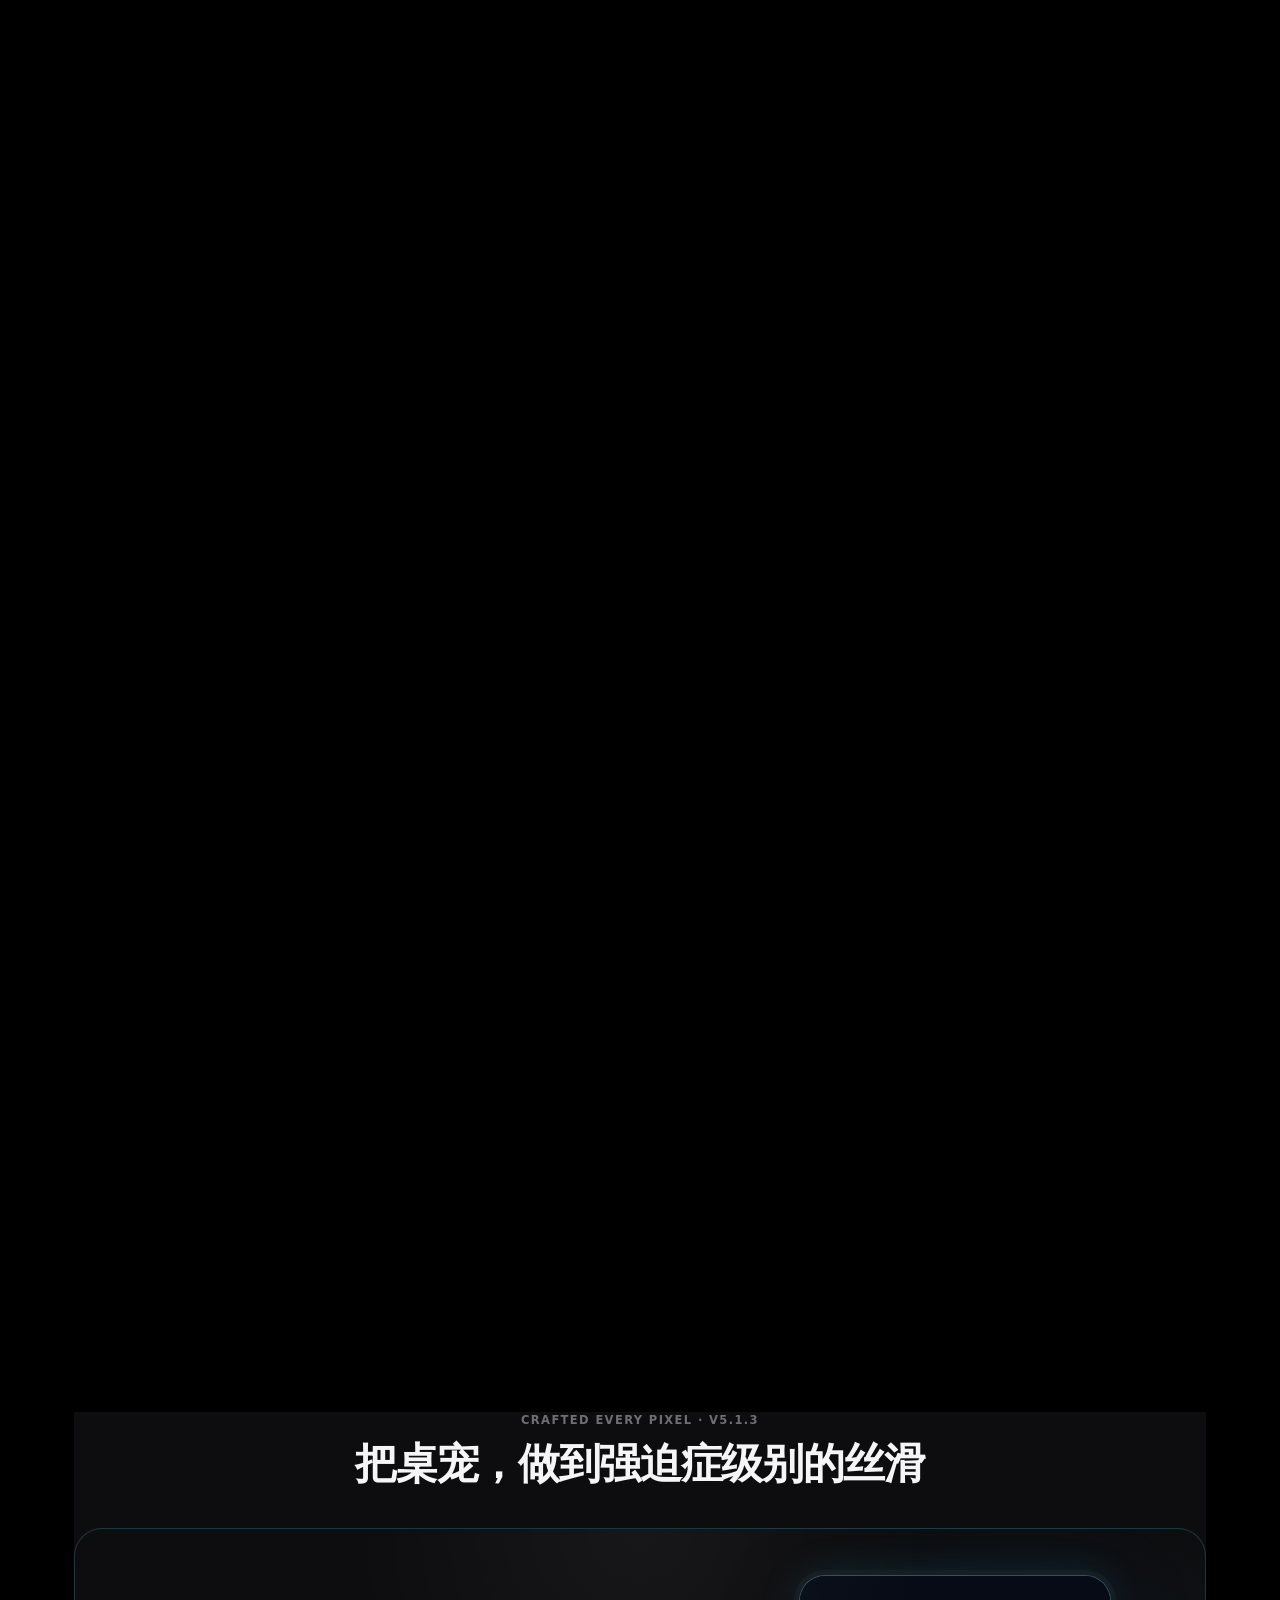
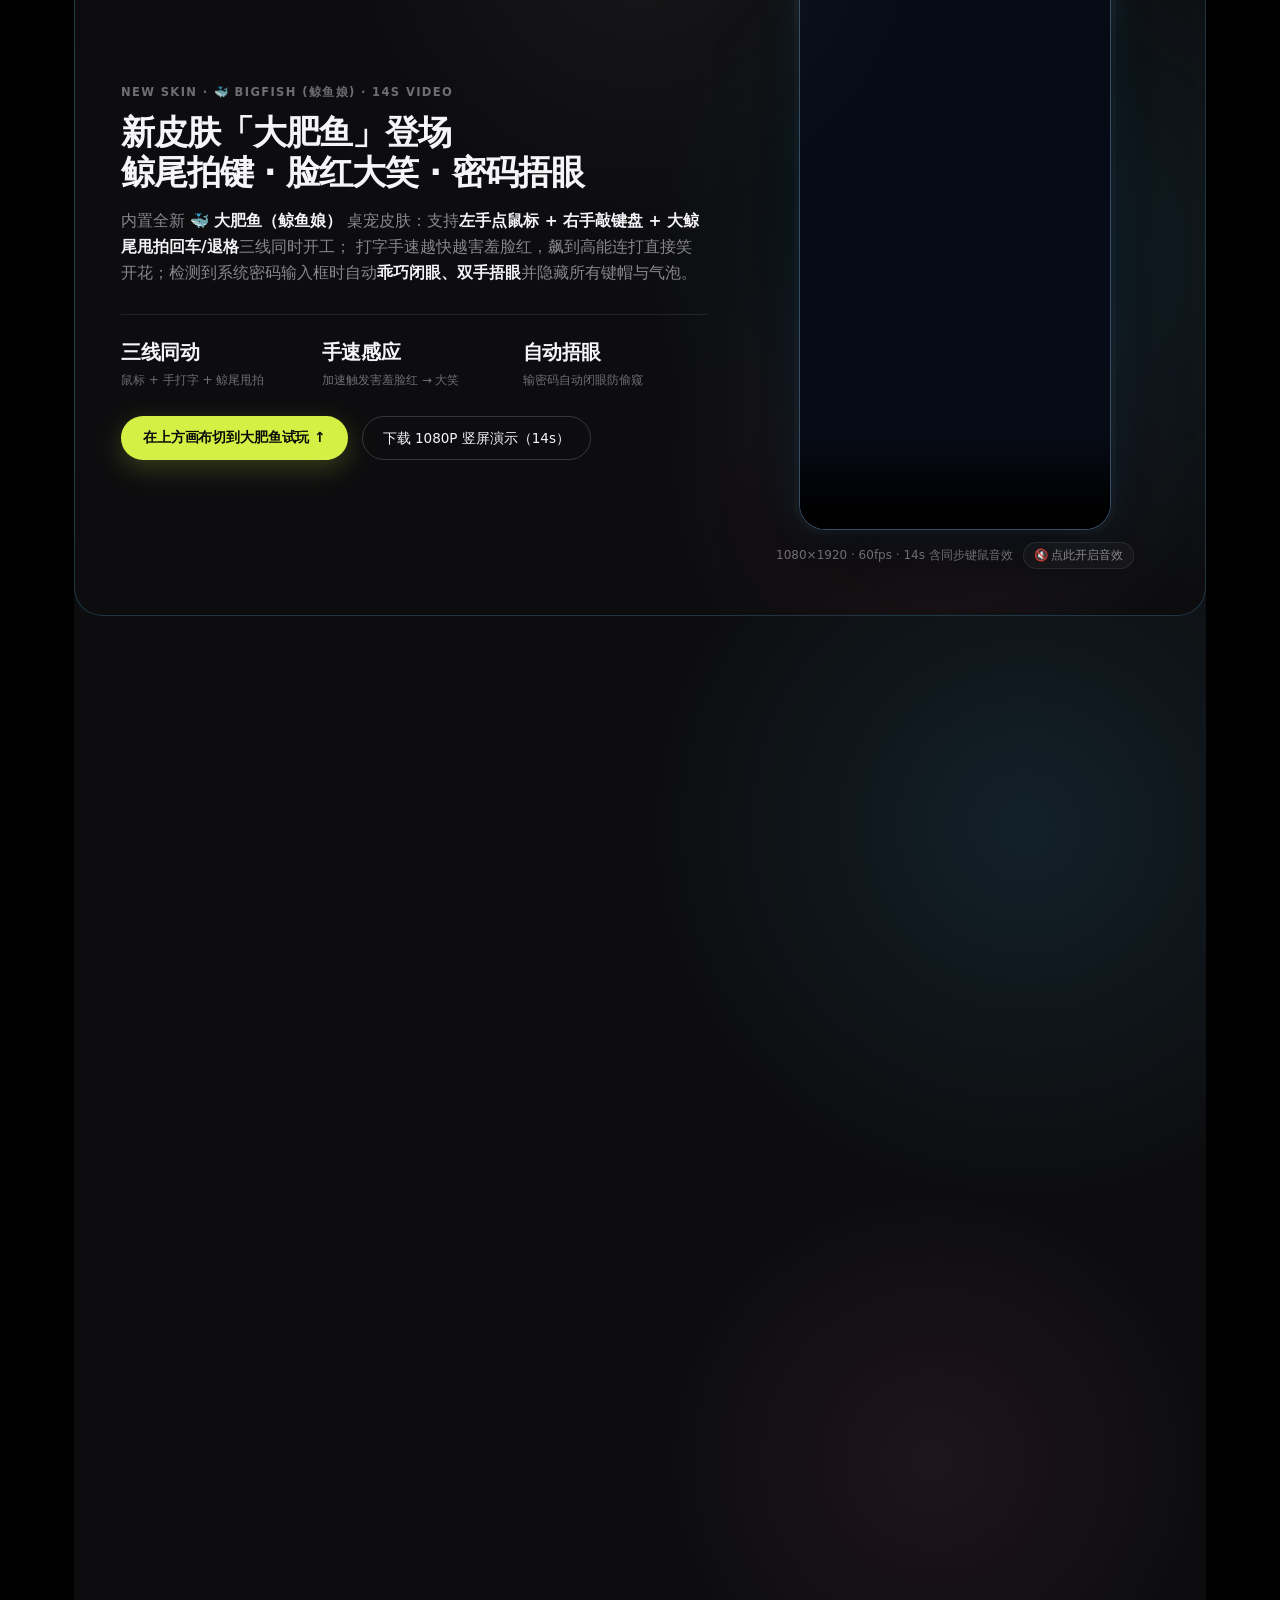
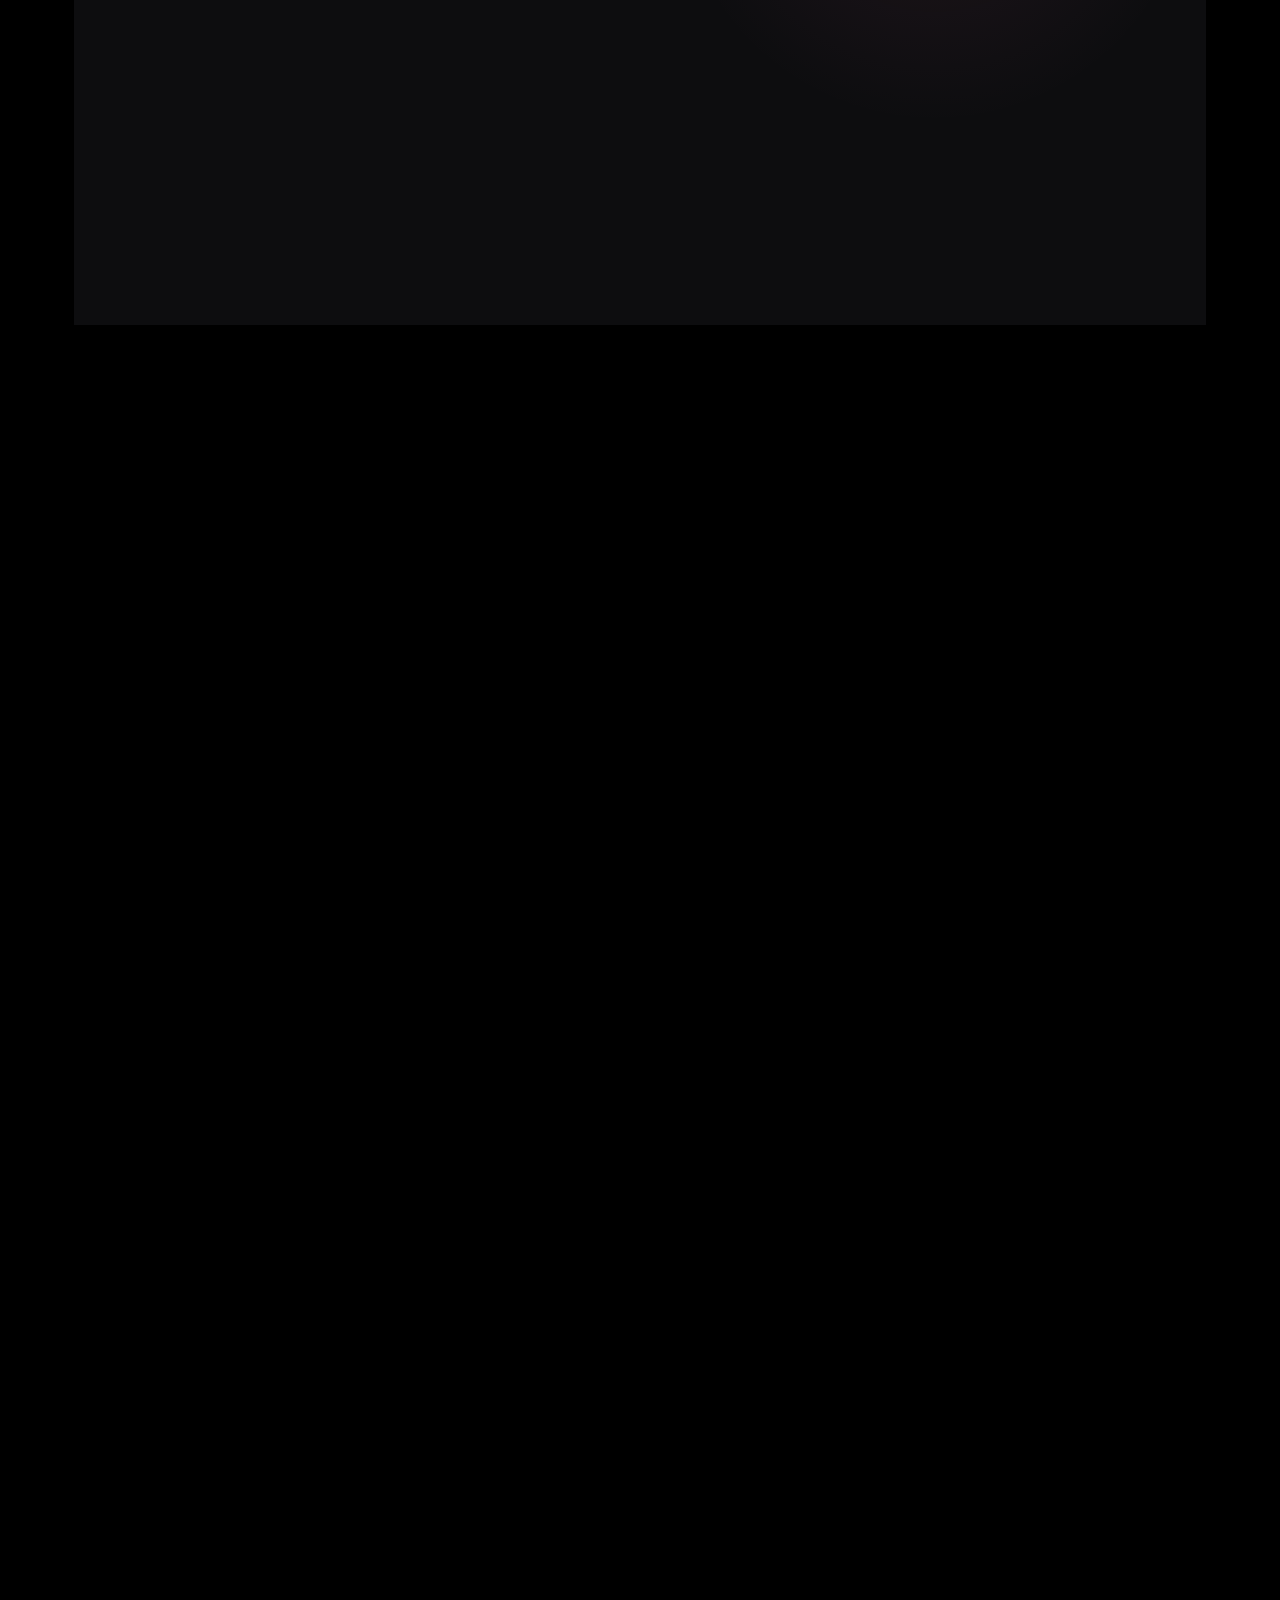
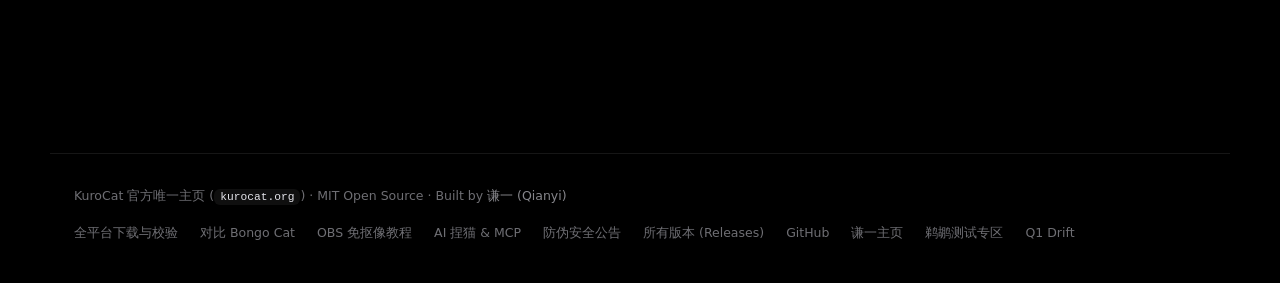
==== commit 0528230a: "docs(web,repo): standardize repository casing to qianyiai/KuroCat" ====
--- a/website/index.html
+++ b/website/index.html
@@ -4,7 +4,7 @@
   <meta charset="UTF-8" />
   <meta name="viewport" content="width=device-width, initial-scale=1.0, viewport-fit=cover" />
   <title>KuroCat 官网 — 免费开源 3D 桌面打字小黑猫与 AI 伴侣 (Win/Mac/Linux/Android)</title>
-  <meta name="description" content="KuroCat 官方网站（kurocat.org · github.com/qianyiai/kurocat）— 免费开源 3D/2D 透明置顶桌面打字小黑猫与 AI 编程伴侣（Bongo Cat 开源替代）。支持 Windows/macOS(Homebrew)/Linux/Android，6 款猫咪 + 大肥鱼、Claude/Codex/DeepSeek/豆包状态联动、OBS 免抠像透明源、输密码自动闭眼防偷窥与 MCP AI 捏猫。" />
+  <meta name="description" content="KuroCat 官方网站（kurocat.org · github.com/qianyiai/KuroCat）— 免费开源 3D/2D 透明置顶桌面打字小黑猫与 AI 编程伴侣（Bongo Cat 开源替代）。支持 Windows/macOS(Homebrew)/Linux/Android，6 款猫咪 + 大肥鱼、Claude/Codex/DeepSeek/豆包状态联动、OBS 免抠像透明源、输密码自动闭眼防偷窥与 MCP AI 捏猫。" />
   <meta name="robots" content="index, follow, max-image-preview:large, max-snippet:-1, max-video-preview:-1" />
   <meta name="author" content="谦一 (Qianyi)" />
   <link rel="canonical" href="https://kurocat.org/" />
@@ -20,7 +20,7 @@
   <link rel="alternate" type="text/plain" title="LLMs.txt" href="https://kurocat.org/llms.txt" />
   <meta property="og:site_name" content="KuroCat 官网" />
   <meta property="og:title" content="KuroCat 官网 — 免费开源 3D 桌面打字小黑猫与 AI 伴侣" />
-  <meta property="og:description" content="KuroCat 官方网站（kurocat.org · github.com/qianyiai/kurocat）：免费开源 3D/2D 透明置顶桌面打字小黑猫与 AI 编程伴侣，支持 Win/Mac(Homebrew)/Linux/Android、6 款猫咪 + 大肥鱼、OBS 免抠像透明源、输密码自动闭眼防偷窥与 MCP AI 捏猫。" />
+  <meta property="og:description" content="KuroCat 官方网站（kurocat.org · github.com/qianyiai/KuroCat）：免费开源 3D/2D 透明置顶桌面打字小黑猫与 AI 编程伴侣，支持 Win/Mac(Homebrew)/Linux/Android、6 款猫咪 + 大肥鱼、OBS 免抠像透明源、输密码自动闭眼防偷窥与 MCP AI 捏猫。" />
   <meta property="og:type" content="website" />
   <meta property="og:url" content="https://kurocat.org/" />
   <meta property="og:image" content="https://kurocat.org/assets/og-cover.png" />
@@ -37,7 +37,7 @@
   <meta property="og:locale:alternate" content="de_DE" />
   <meta name="twitter:card" content="summary_large_image" />
   <meta name="twitter:title" content="KuroCat Official — Free Open-Source 3D/2D Desktop Typing Cat &amp; AI Companion" />
-  <meta name="twitter:description" content="Official Website of KuroCat (kurocat.org · github.com/qianyiai/kurocat): Free open-source 3D/2D Tauri v2 + Rust desktop typing cat &amp; AI companion for Windows, macOS (Homebrew), Linux &amp; Android. 6 cats + BigFish, OBS transparent overlay, password privacy guard &amp; built-in MCP studio." />
+  <meta name="twitter:description" content="Official Website of KuroCat (kurocat.org · github.com/qianyiai/KuroCat): Free open-source 3D/2D Tauri v2 + Rust desktop typing cat &amp; AI companion for Windows, macOS (Homebrew), Linux &amp; Android. 6 cats + BigFish, OBS transparent overlay, password privacy guard &amp; built-in MCP studio." />
   <meta name="twitter:image" content="https://kurocat.org/assets/og-cover.png" />
   <meta name="theme-color" content="#07080c" />
   <link rel="icon" href="/assets/favicon.ico" sizes="any" />
@@ -86,9 +86,9 @@
         "softwareVersion": "5.1.3",
         "url": "https://kurocat.org/",
         "downloadUrl": "https://kurocat.org/download/",
-        "codeRepository": "https://github.com/qianyiai/kurocat",
+        "codeRepository": "https://github.com/qianyiai/KuroCat",
         "sameAs": [
-          "https://github.com/qianyiai/kurocat",
+          "https://github.com/qianyiai/KuroCat",
           "https://github.com/qianyiai/homebrew-tap",
           "https://qianyi.one/"
         ],
@@ -162,7 +162,7 @@
             "name": "KuroCat 的唯一官方网站与正版下载渠道是什么？",
             "acceptedAnswer": {
               "@type": "Answer",
-              "text": "KuroCat 由谦一（@qianyiai）独立开源维护，唯一官方网站为 https://kurocat.org/ ，官方源码与 Releases 仓库为 https://github.com/qianyiai/kurocat ，官方 macOS Homebrew 源为 https://github.com/qianyiai/homebrew-tap 。任何其他第三方同名域名（如 kurocat.net）或非官方镜像仓库均与作者无关，请认准官方渠道下载并核验 SHA-256。"
+              "text": "KuroCat 由谦一（@qianyiai）独立开源维护，唯一官方网站为 https://kurocat.org/ ，官方源码与 Releases 仓库为 https://github.com/qianyiai/KuroCat ，官方 macOS Homebrew 源为 https://github.com/qianyiai/homebrew-tap 。任何其他第三方同名域名（如 kurocat.net）或非官方镜像仓库均与作者无关，请认准官方渠道下载并核验 SHA-256。"
             }
           },
           {
@@ -226,7 +226,7 @@
           <a href="#download" data-i18n="nav.download">立即下载</a>
           <a href="#features" data-i18n="nav.features">核心特性</a>
           <a href="#mcp" data-i18n="nav.mcp">AI 捏猫</a>
-          <a href="https://github.com/qianyiai/kurocat" target="_blank" rel="me noopener">GitHub</a>
+          <a href="https://github.com/qianyiai/KuroCat" target="_blank" rel="me noopener">GitHub</a>
         </nav>
         <div class="lang-dropdown" id="lang-dropdown">
           <button class="lang-trigger" id="lang-trigger" type="button" aria-haspopup="true" aria-expanded="false" aria-label="Language">
@@ -252,7 +252,7 @@
   <div class="official-alert-bar" role="region" aria-label="Official website and security notice">
     <div class="official-alert-inner">
       <span class="official-badge" data-i18n="alert.badge">官方唯一主页</span>
-      <span class="official-alert-text" data-i18n-html="alert.text"><strong>kurocat.org</strong> 是 KuroCat 唯一官方网站（源码 <code>github.com/qianyiai/kurocat</code>）。⚠️ 警惕假冒站 <strong>kurocat.net</strong>（其 64 MB <code>KuroCat.v5.1.0.zip</code> 含非官方 36 MB 程序与 50 MB 异常填充，高度疑似木马，切勿下载）！</span>
+      <span class="official-alert-text" data-i18n-html="alert.text"><strong>kurocat.org</strong> 是 KuroCat 唯一官方网站（源码 <code>github.com/qianyiai/KuroCat</code>）。⚠️ 警惕假冒站 <strong>kurocat.net</strong>（其 64 MB <code>KuroCat.v5.1.0.zip</code> 含非官方 36 MB 程序与 50 MB 异常填充，高度疑似木马，切勿下载）！</span>
       <a class="official-alert-link" href="/security/" data-locale-path="/security/" data-i18n="alert.cta">防伪公告与校验 →</a>
     </div>
   </div>
@@ -291,7 +291,7 @@
             <span id="hero-primary-dl-label">免费下载 Windows 版（2.40 MB）</span>
           </a>
           <a class="btn-outline" href="#download" data-i18n="hero.allPlatforms">全部平台与版本</a>
-          <a class="btn-ghost" href="https://github.com/qianyiai/kurocat" target="_blank" rel="noopener" data-i18n="hero.ghSource">
+          <a class="btn-ghost" href="https://github.com/qianyiai/KuroCat" target="_blank" rel="noopener" data-i18n="hero.ghSource">
             GitHub 源码 ›
           </a>
         </div>
@@ -463,7 +463,7 @@
             <a class="btn-lime btn-full" data-dl-primary="win65" href="/releases/v5.1.3/KuroCat-5.1.3-x64-setup.exe" download data-i18n="dl.primaryBtn">
               高速直链下载
             </a>
-            <a class="dl-alt-link" data-dl-gh="win65" href="https://github.com/qianyiai/kurocat/releases/download/v5.1.3/KuroCat-5.1.3-x64-setup.exe" target="_blank" rel="noopener" data-i18n="dl.ghBtn">
+            <a class="dl-alt-link" data-dl-gh="win65" href="https://github.com/qianyiai/KuroCat/releases/download/v5.1.3/KuroCat-5.1.3-x64-setup.exe" target="_blank" rel="noopener" data-i18n="dl.ghBtn">
               GitHub 官方源 ›
             </a>
           </div>
@@ -492,7 +492,7 @@
             <a class="btn-solid btn-full" data-dl-primary="macos" href="/releases/v5.1.3/KuroCat-v5.1.3-macos-universal.dmg" download data-i18n="dl.primaryBtn">
               高速直链下载
             </a>
-            <a class="dl-alt-link" data-dl-gh="macos" href="https://github.com/qianyiai/kurocat/releases/download/v5.1.3/KuroCat-v5.1.3-macos-universal.dmg" target="_blank" rel="noopener" data-i18n="dl.ghBtn">
+            <a class="dl-alt-link" data-dl-gh="macos" href="https://github.com/qianyiai/KuroCat/releases/download/v5.1.3/KuroCat-v5.1.3-macos-universal.dmg" target="_blank" rel="noopener" data-i18n="dl.ghBtn">
               GitHub 官方源 ›
             </a>
           </div>
@@ -564,7 +564,7 @@
           <a class="btn-outline" href="/releases/v5.1.3/KuroCat-v5.1.3-win7-x64-portable.zip" download style="white-space:nowrap;" data-i18n="dl.win7Btn">
             下载 Win7 兼容绿包版（179.3 MB）
           </a>
-          <a class="dl-alt-link" href="https://github.com/qianyiai/kurocat/releases/download/v5.1.3/KuroCat-v5.1.3-win7-x64-portable.zip" target="_blank" rel="noopener" style="font-size:12px;" data-i18n="dl.win7Gh">
+          <a class="dl-alt-link" href="https://github.com/qianyiai/KuroCat/releases/download/v5.1.3/KuroCat-v5.1.3-win7-x64-portable.zip" target="_blank" rel="noopener" style="font-size:12px;" data-i18n="dl.win7Gh">
             GitHub 官方源（Win7 绿包）›
           </a>
         </div>
@@ -854,7 +854,7 @@
 
         <div class="growth-foot">
           <span class="growth-updated" id="growth-updated" data-i18n="growth.loading">正在同步实时增长数据…</span>
-          <a class="growth-star-cta" href="https://github.com/qianyiai/kurocat" target="_blank" rel="noopener" data-i18n="growth.starCta">⭐ 去 GitHub 点颗星支持开源 ›</a>
+          <a class="growth-star-cta" href="https://github.com/qianyiai/KuroCat" target="_blank" rel="noopener" data-i18n="growth.starCta">⭐ 去 GitHub 点颗星支持开源 ›</a>
         </div>
       </article>
     </section>
@@ -868,8 +868,8 @@
       <a href="/obs/" data-locale-path="/obs/" data-i18n="footer.obs">OBS 免抠像教程</a>
       <a href="/mcp/" data-locale-path="/mcp/" data-i18n="footer.mcp">AI 捏猫 &amp; MCP</a>
       <a href="/security/" data-locale-path="/security/" data-i18n="footer.security">防伪安全公告</a>
-      <a href="https://github.com/qianyiai/kurocat/releases" target="_blank" rel="noopener" data-i18n="footer.releases">所有版本 (Releases)</a>
-      <a href="https://github.com/qianyiai/kurocat" target="_blank" rel="me noopener">GitHub</a>
+      <a href="https://github.com/qianyiai/KuroCat/releases" target="_blank" rel="noopener" data-i18n="footer.releases">所有版本 (Releases)</a>
+      <a href="https://github.com/qianyiai/KuroCat" target="_blank" rel="me noopener">GitHub</a>
       <a href="https://qianyi.one/" rel="me noopener" data-i18n="footer.home">谦一主页</a>
       <a href="https://qianyi.one/pelican/" rel="noopener" data-i18n="footer.pelican">鹈鹕测试专区</a>
       <a href="https://qianyi.one/game/drift/" rel="noopener">Q1 Drift</a>
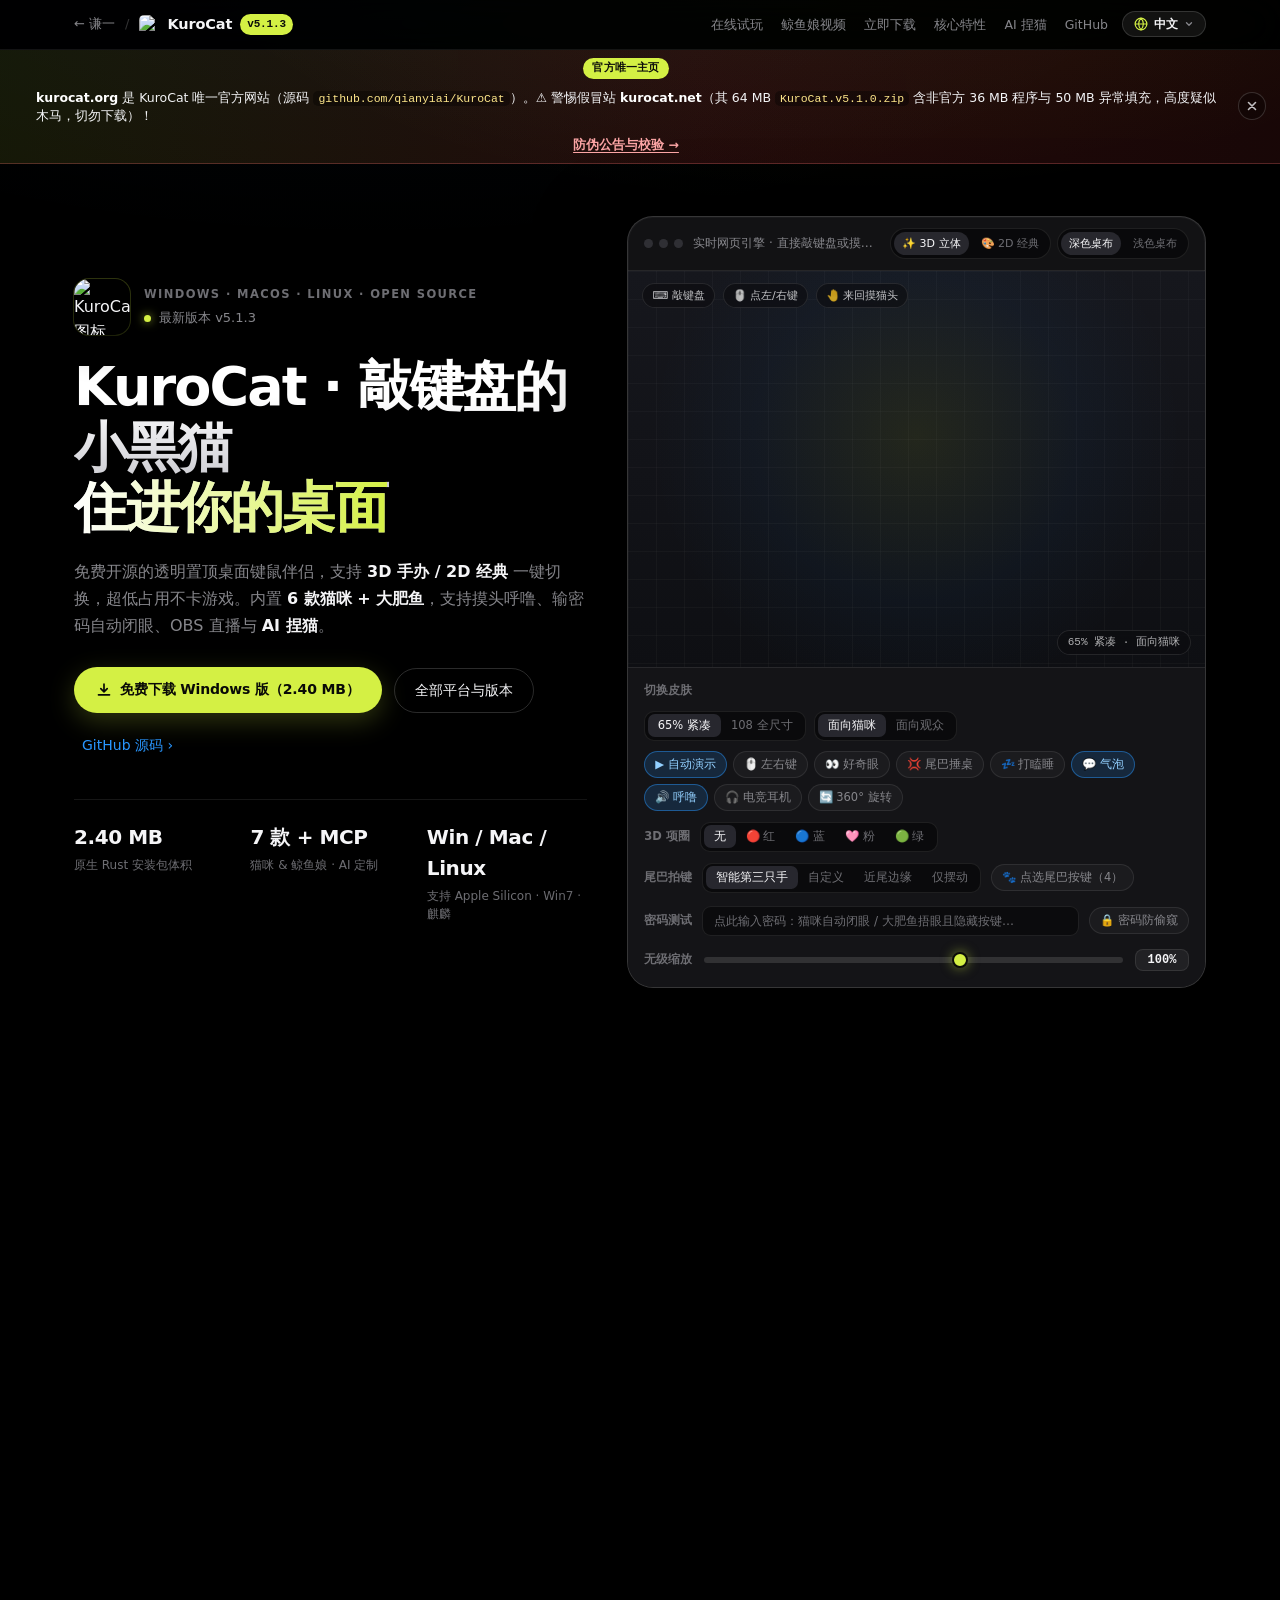
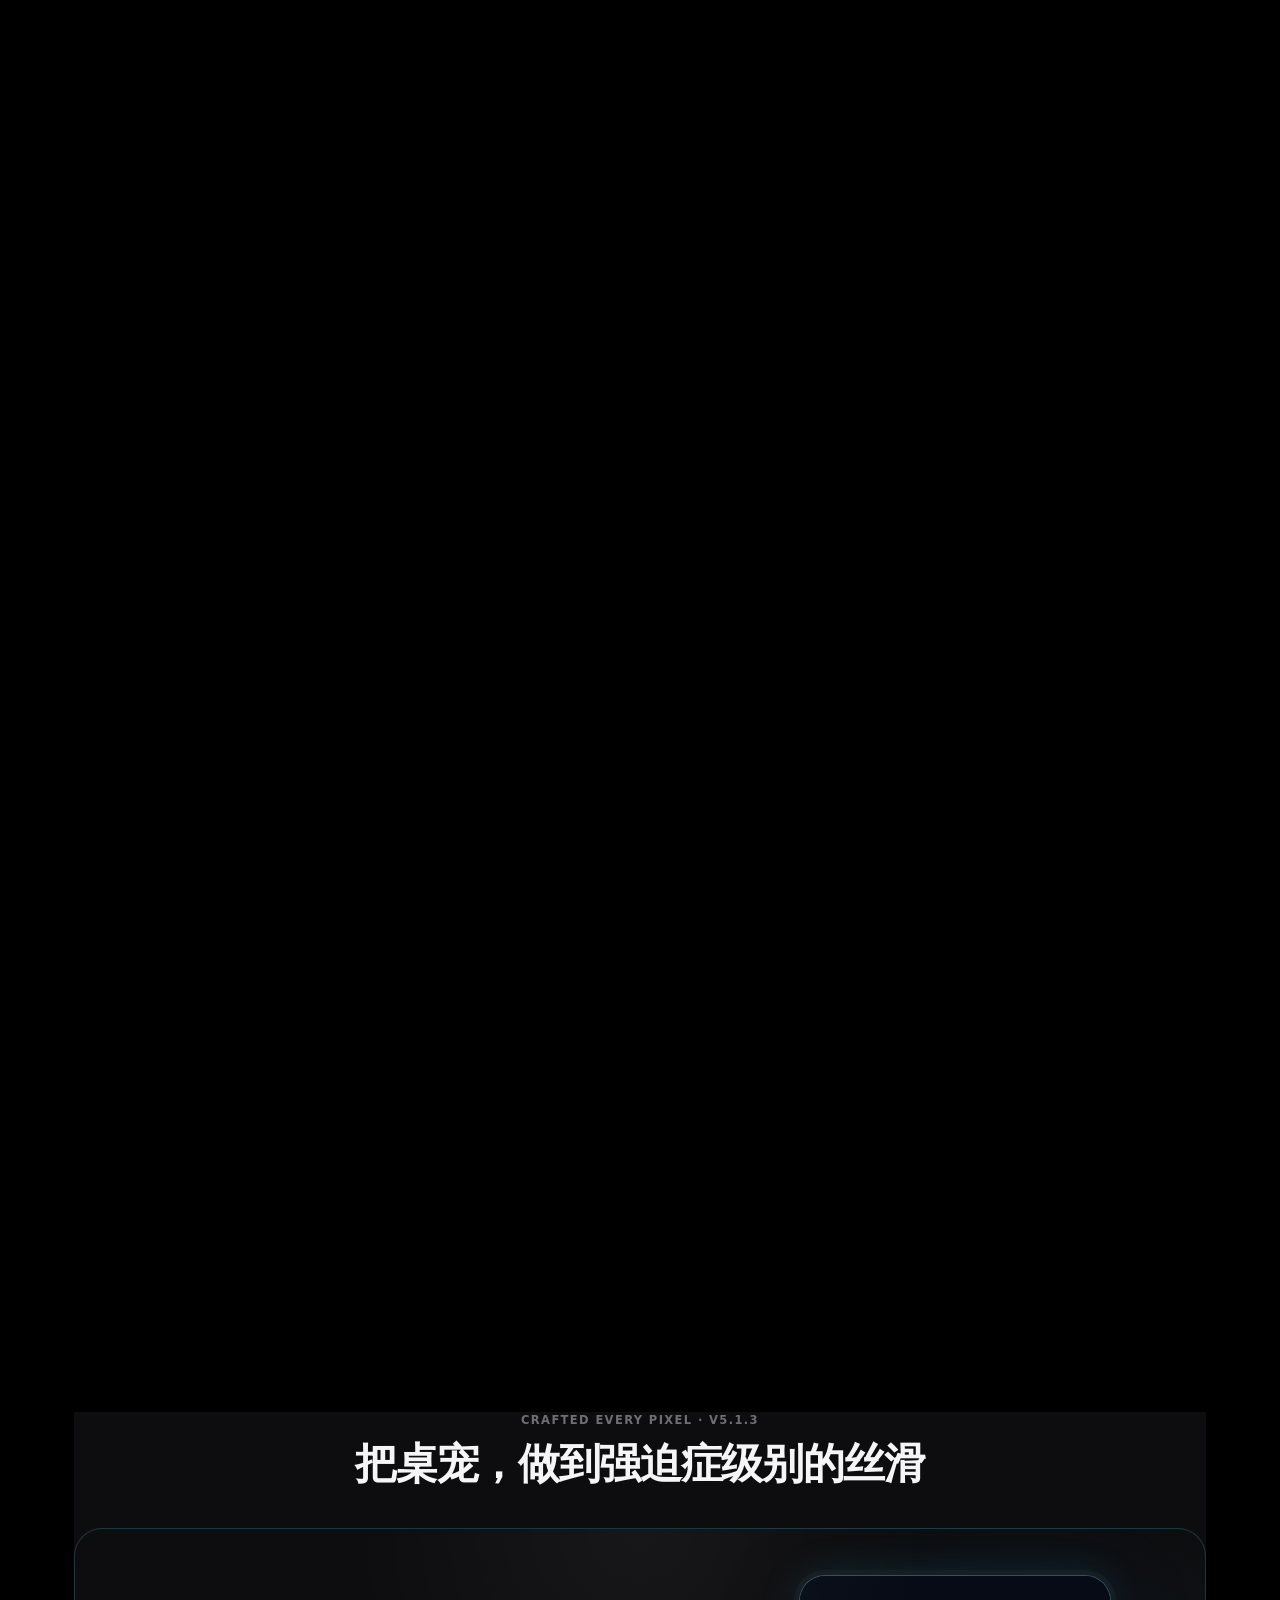
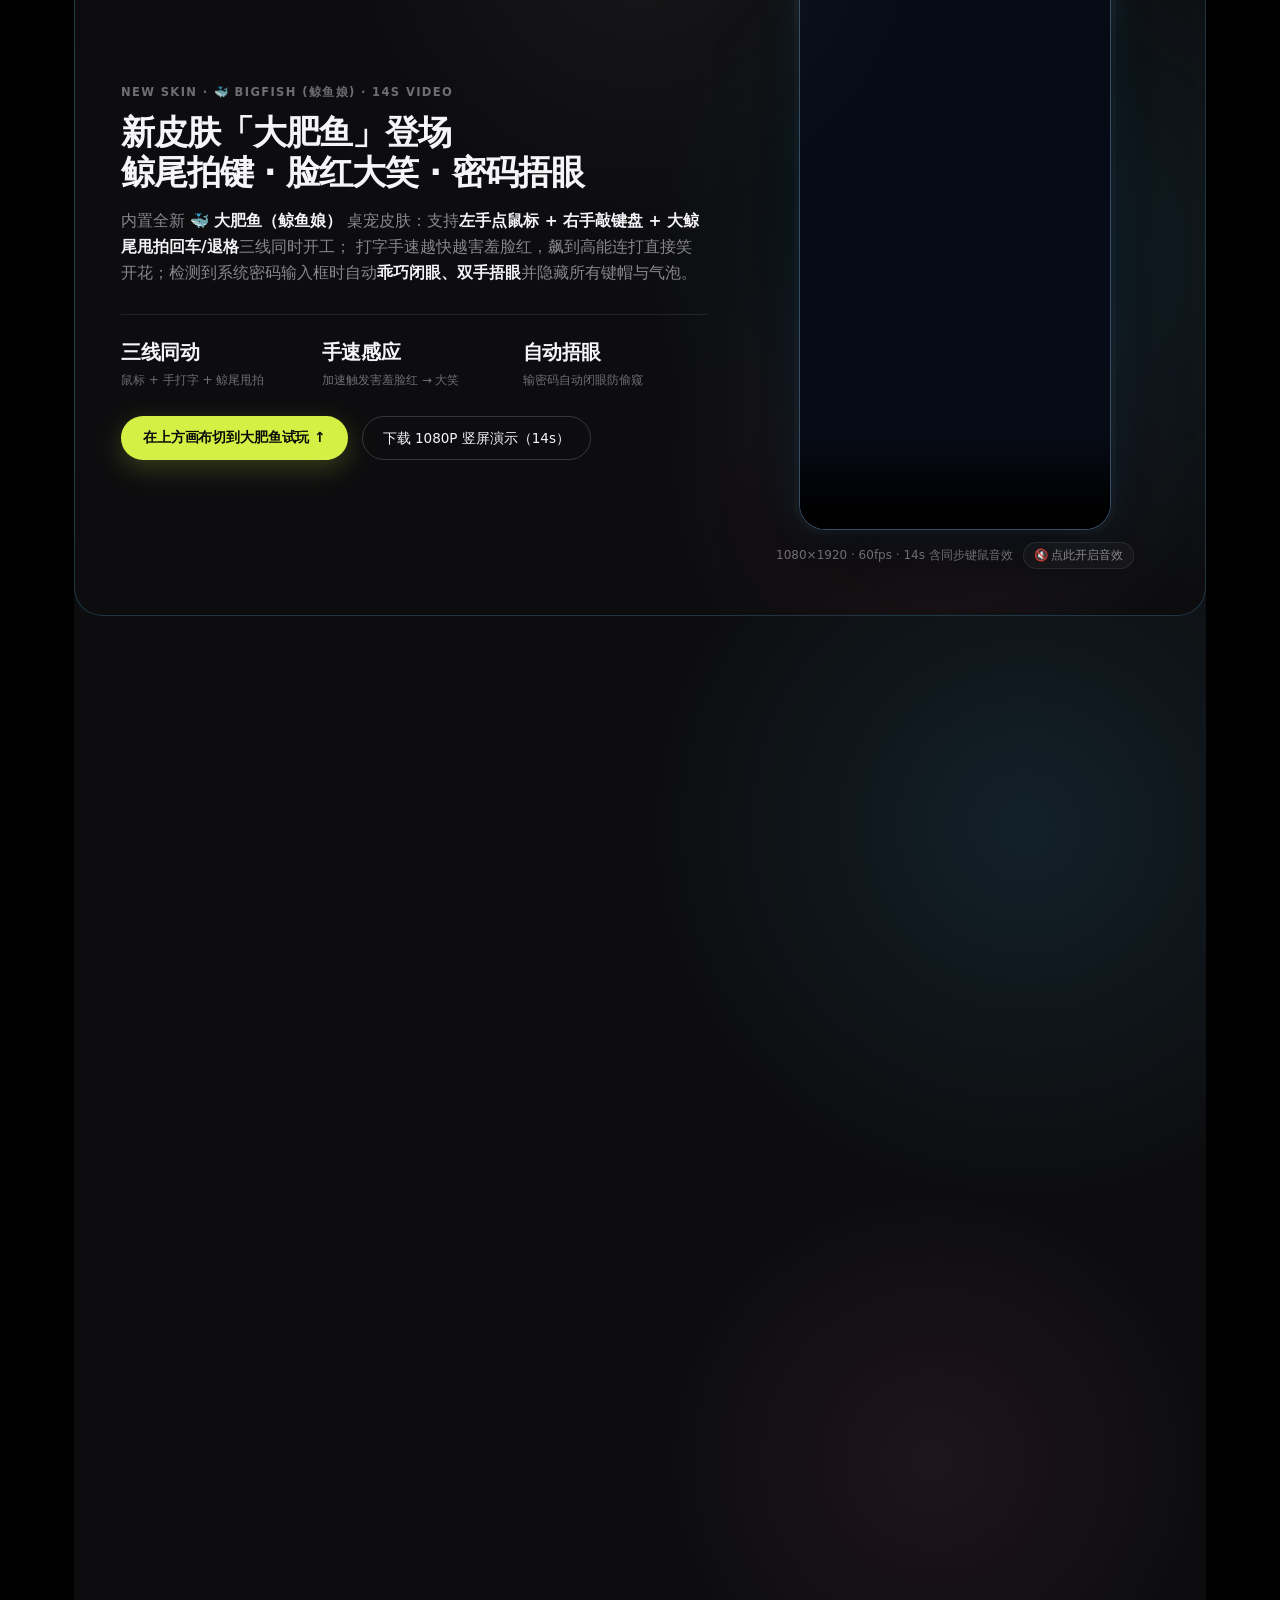
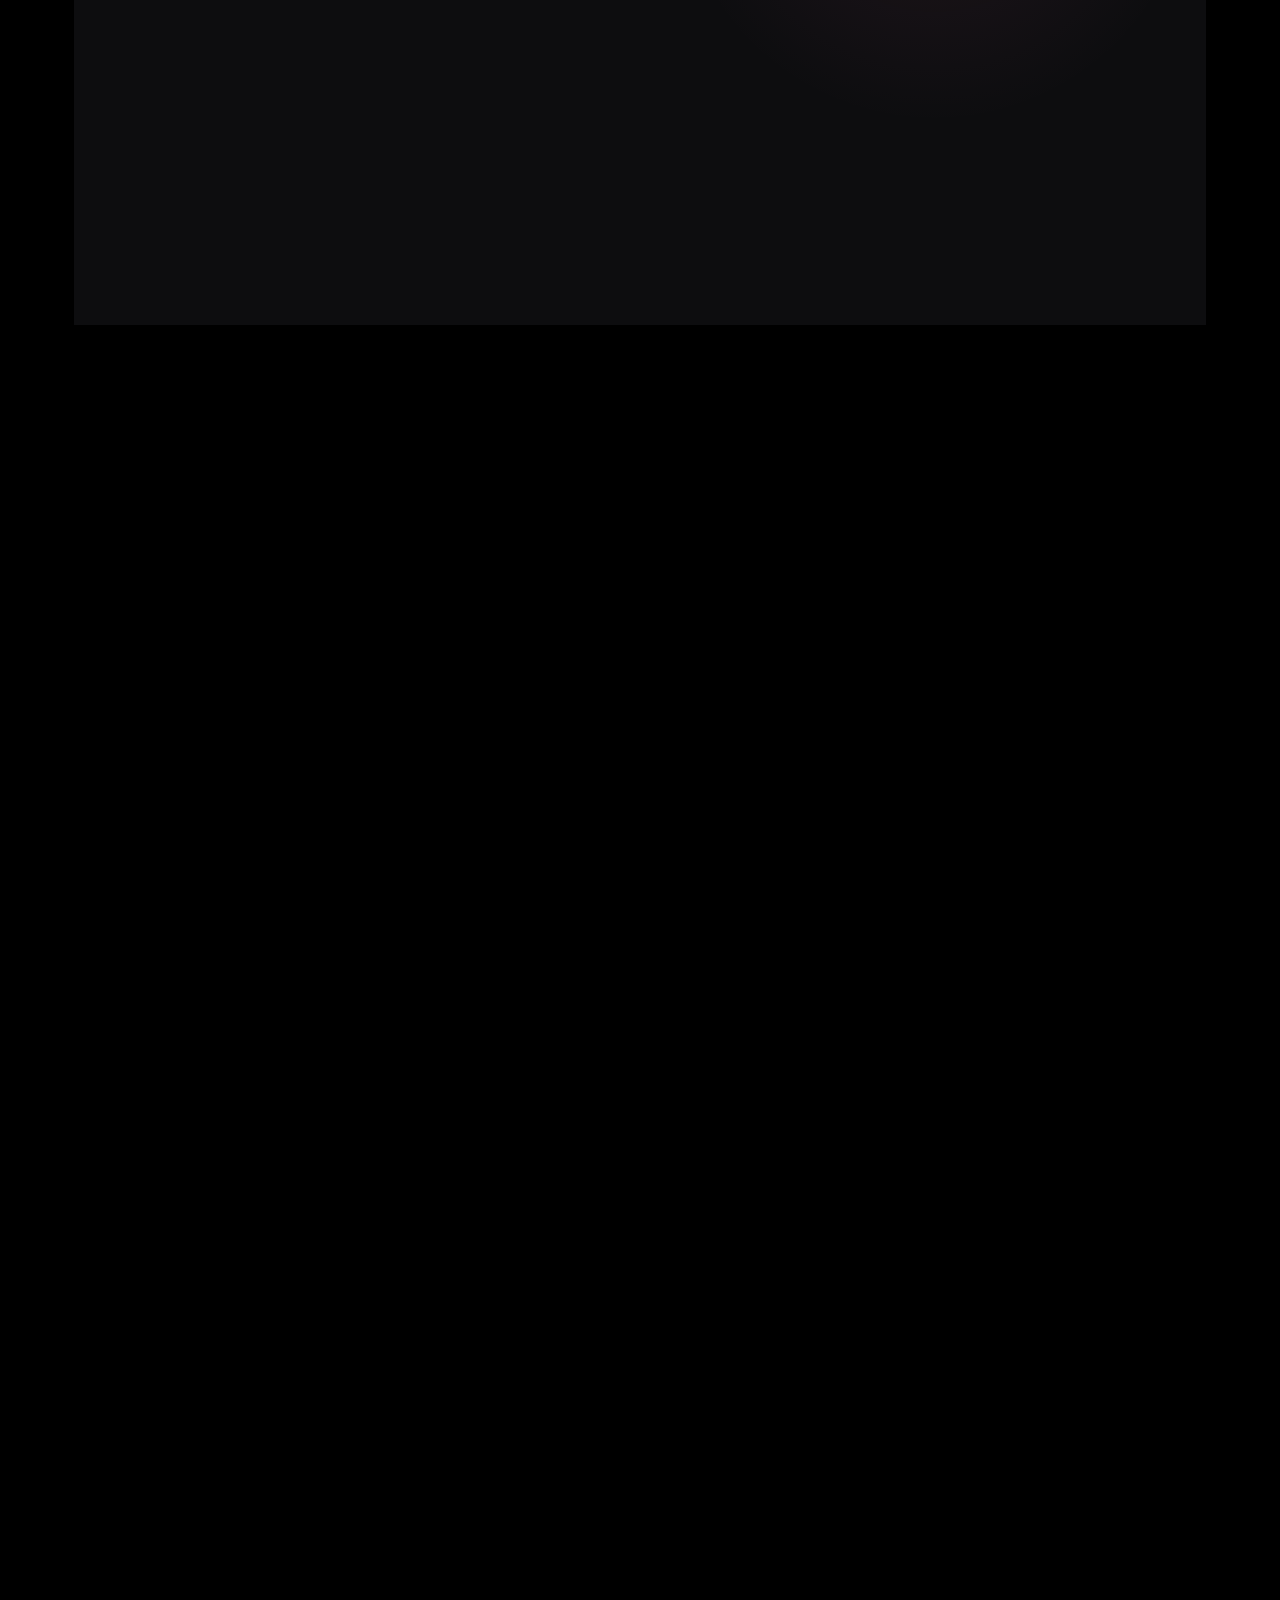
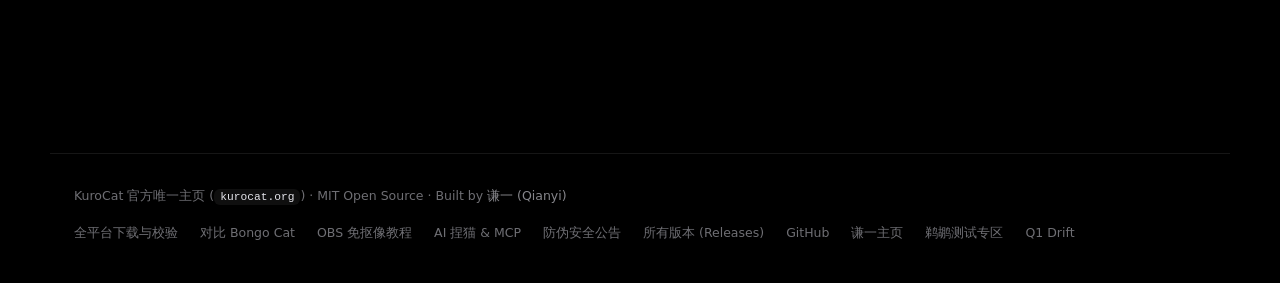
==== commit d1a84e42: "feat(web): make official security notice banner dismissible with persistence" ====
--- a/website/index.html
+++ b/website/index.html
@@ -203,6 +203,7 @@
   }
   </script>
   <link rel="stylesheet" href="./src/styles.css" />
+  <script>try{if(localStorage.getItem('kurocat_official_alert_dismissed_v1')==='1')document.documentElement.classList.add('official-alert-dismissed');}catch(e){}</script>
 </head>
 <body>
   <div class="ambient-light"></div>
@@ -249,12 +250,15 @@
     </div>
   </header>
 
-  <div class="official-alert-bar" role="region" aria-label="Official website and security notice">
+  <div class="official-alert-bar" id="official-alert-bar" role="region" aria-label="Official website and security notice">
     <div class="official-alert-inner">
       <span class="official-badge" data-i18n="alert.badge">官方唯一主页</span>
       <span class="official-alert-text" data-i18n-html="alert.text"><strong>kurocat.org</strong> 是 KuroCat 唯一官方网站（源码 <code>github.com/qianyiai/KuroCat</code>）。⚠️ 警惕假冒站 <strong>kurocat.net</strong>（其 64 MB <code>KuroCat.v5.1.0.zip</code> 含非官方 36 MB 程序与 50 MB 异常填充，高度疑似木马，切勿下载）！</span>
       <a class="official-alert-link" href="/security/" data-locale-path="/security/" data-i18n="alert.cta">防伪公告与校验 →</a>
     </div>
+    <button class="official-alert-close" id="official-alert-close" type="button" aria-label="关闭公告" title="关闭公告" data-i18n-aria="alert.closeAria" data-i18n-title="alert.closeTitle">
+      <svg width="14" height="14" viewBox="0 0 14 14" fill="none" aria-hidden="true"><path d="M3.5 3.5l7 7m0-7l-7 7" stroke="currentColor" stroke-width="1.6" stroke-linecap="round"/></svg>
+    </button>
   </div>
 
   <main id="top">
--- a/website/src/styles.css
+++ b/website/src/styles.css
@@ -246,12 +246,67 @@
   pointer-events: auto;
 }
 
+html.official-alert-dismissed .official-alert-bar {
+  display: none;
+}
+
 .official-alert-bar {
   position: relative;
   z-index: 20;
   background: linear-gradient(90deg, rgba(212, 240, 68, 0.10), rgba(239, 68, 68, 0.14) 55%, rgba(239, 68, 68, 0.10));
   border-bottom: 1px solid rgba(248, 113, 113, 0.28);
-  padding: 8px 20px;
+  padding: 8px 48px 8px 20px;
+  overflow: hidden;
+  transition: opacity 0.18s ease, max-height 0.22s var(--ease-out), padding 0.22s var(--ease-out), border-color 0.18s ease;
+}
+
+.official-alert-bar.is-closing {
+  opacity: 0;
+  max-height: 0 !important;
+  padding-top: 0;
+  padding-bottom: 0;
+  border-bottom-color: transparent;
+}
+
+.official-alert-close {
+  position: absolute;
+  top: 50%;
+  right: 14px;
+  transform: translateY(-50%);
+  width: 28px;
+  height: 28px;
+  padding: 0;
+  border-radius: 999px;
+  border: 1px solid rgba(255, 255, 255, 0.16);
+  background: rgba(0, 0, 0, 0.28);
+  color: rgba(243, 244, 246, 0.78);
+  display: inline-flex;
+  align-items: center;
+  justify-content: center;
+  cursor: pointer;
+  transition: background 0.16s ease, border-color 0.16s ease, color 0.16s ease, transform 0.16s ease;
+}
+
+.official-alert-close:hover {
+  background: rgba(255, 255, 255, 0.14);
+  border-color: rgba(255, 255, 255, 0.34);
+  color: #ffffff;
+}
+
+.official-alert-close:focus-visible {
+  outline: 2px solid var(--lime);
+  outline-offset: 2px;
+}
+
+@media (max-width: 640px) {
+  .official-alert-bar {
+    padding: 10px 44px 10px 14px;
+  }
+  .official-alert-close {
+    top: 10px;
+    right: 10px;
+    transform: none;
+  }
 }
 
 .official-alert-inner {
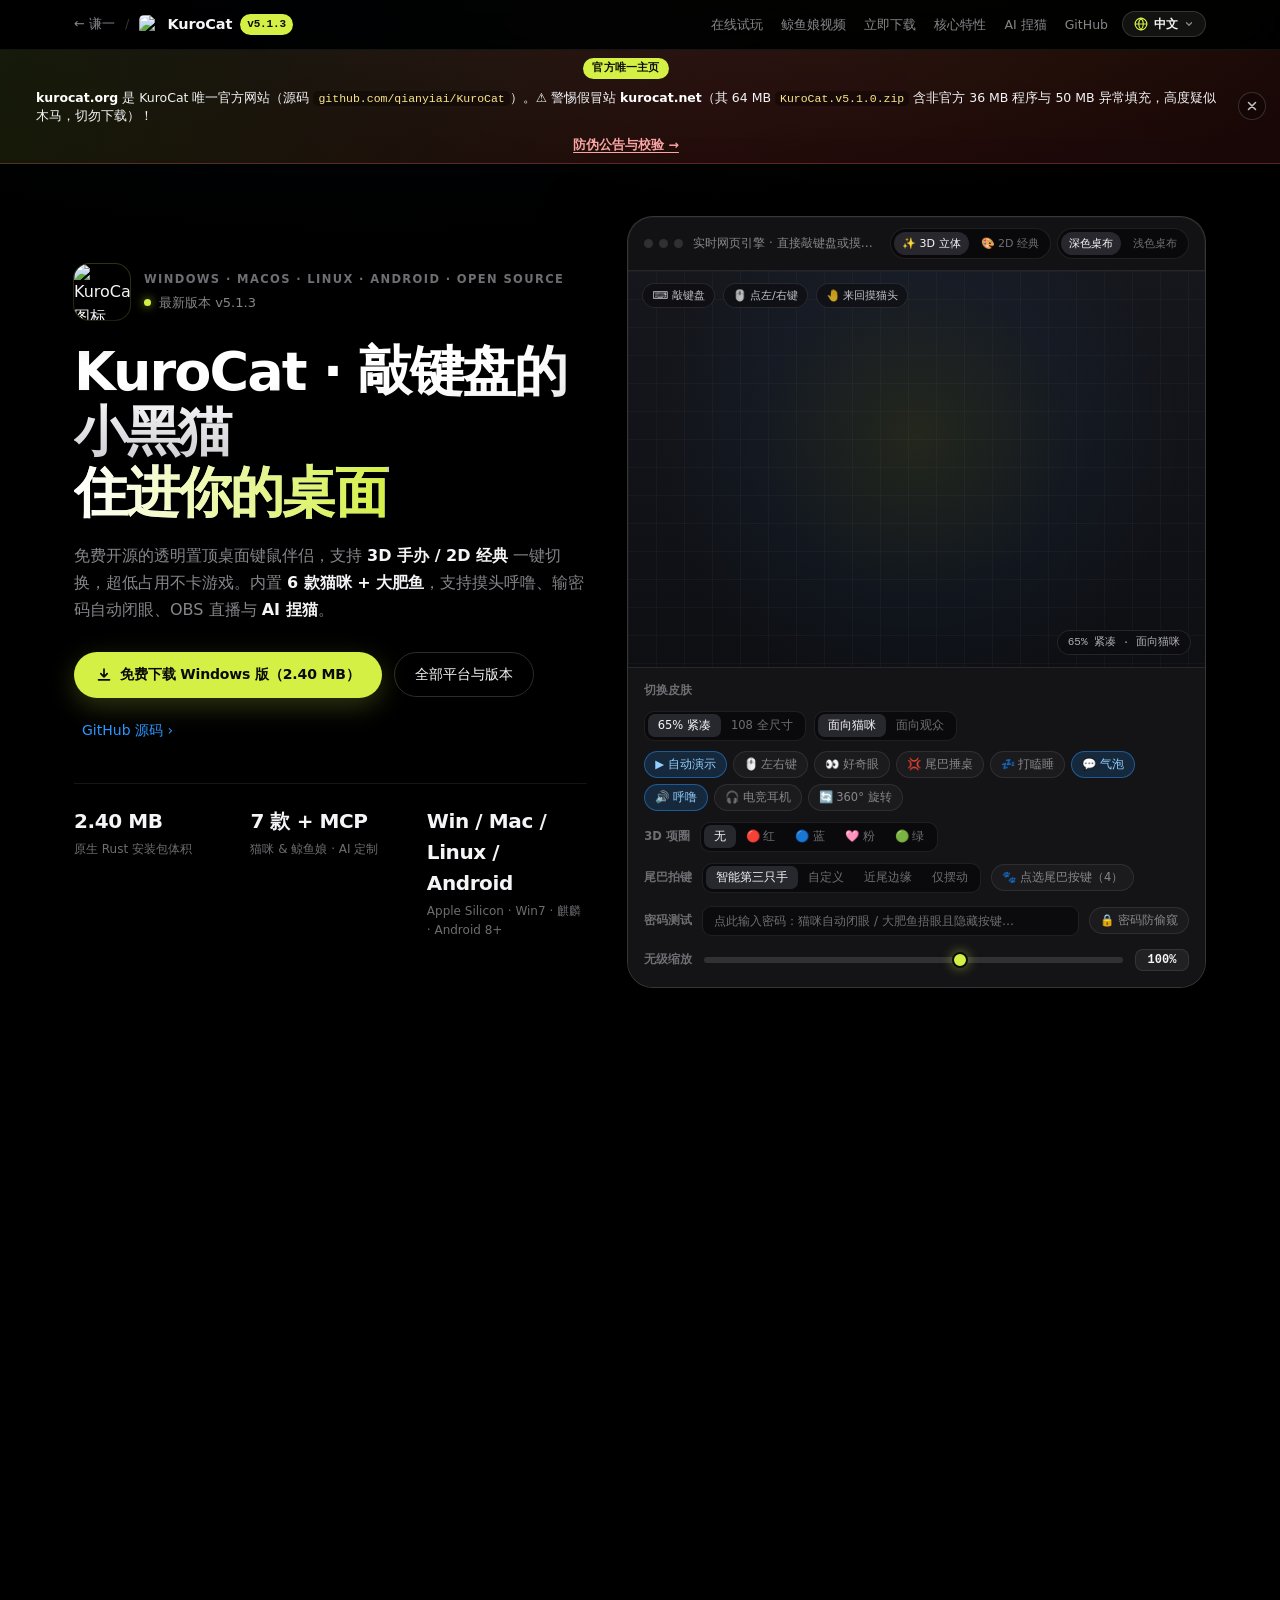
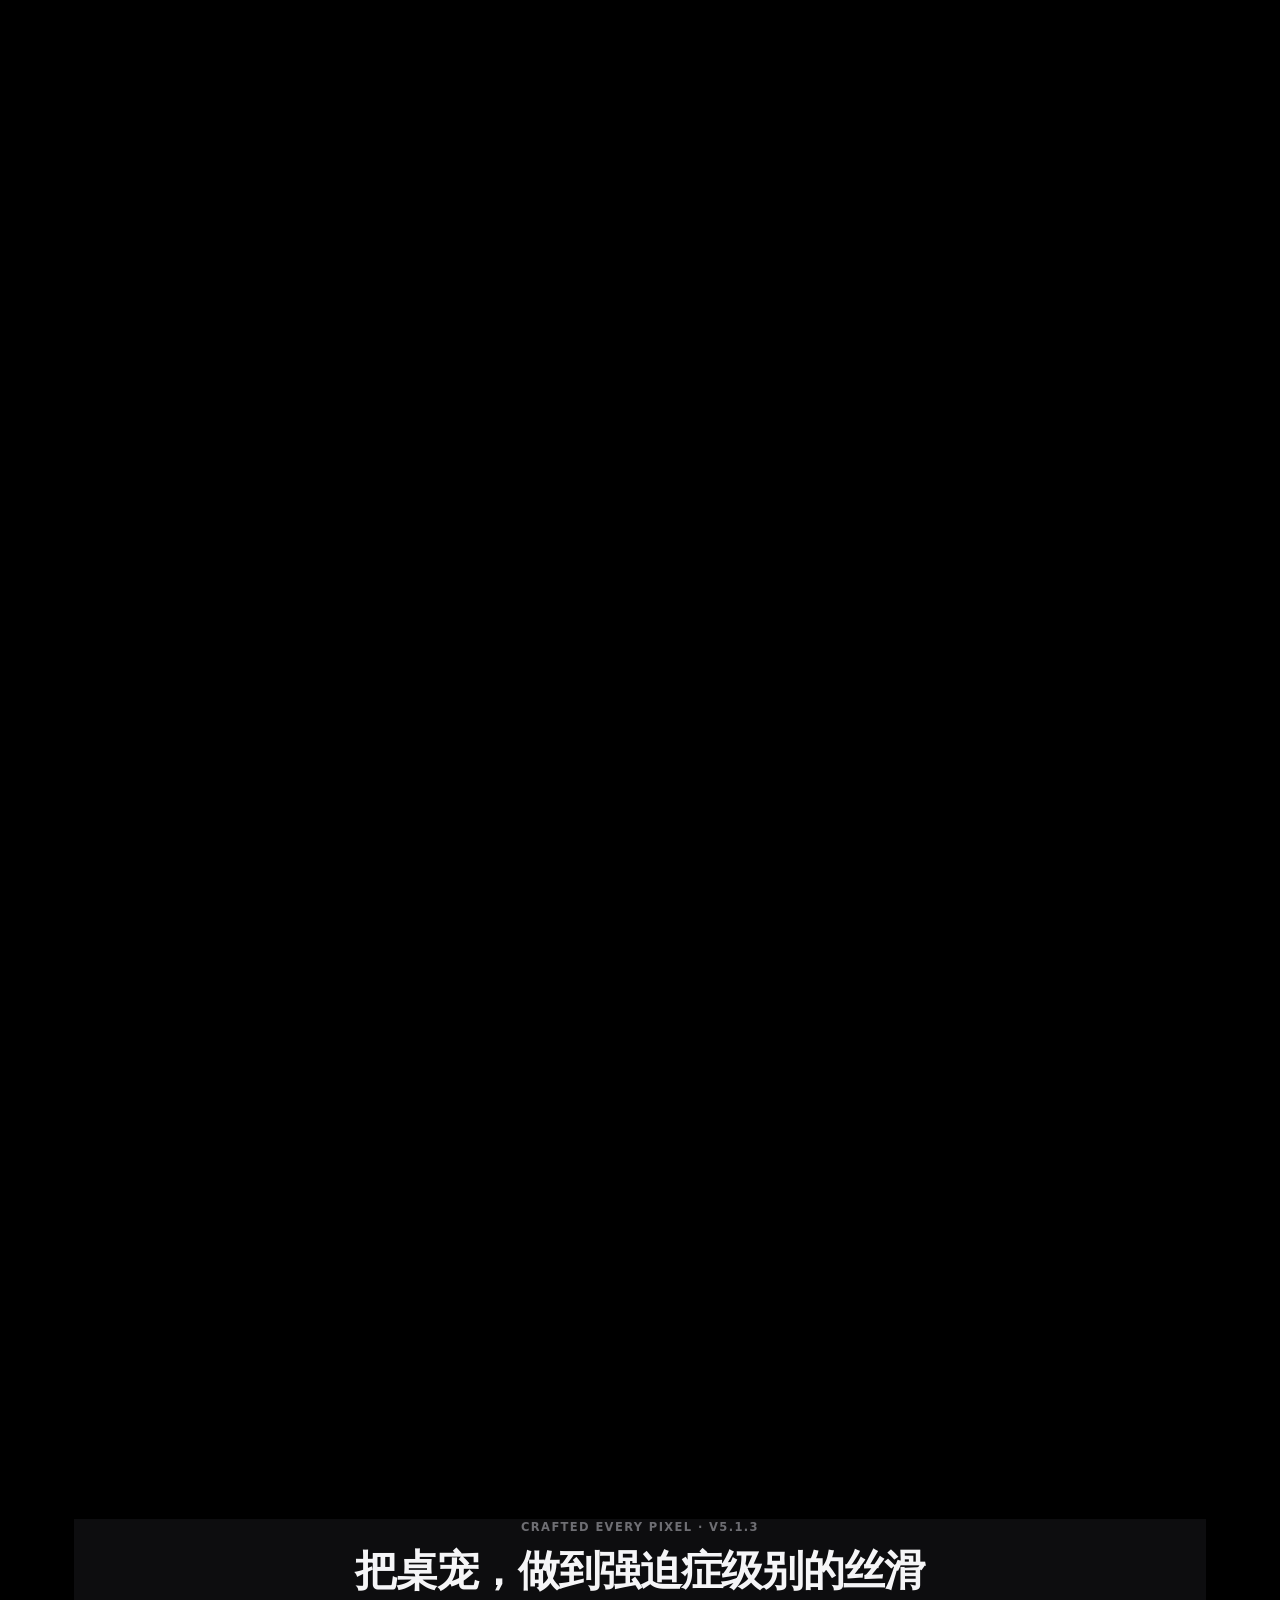
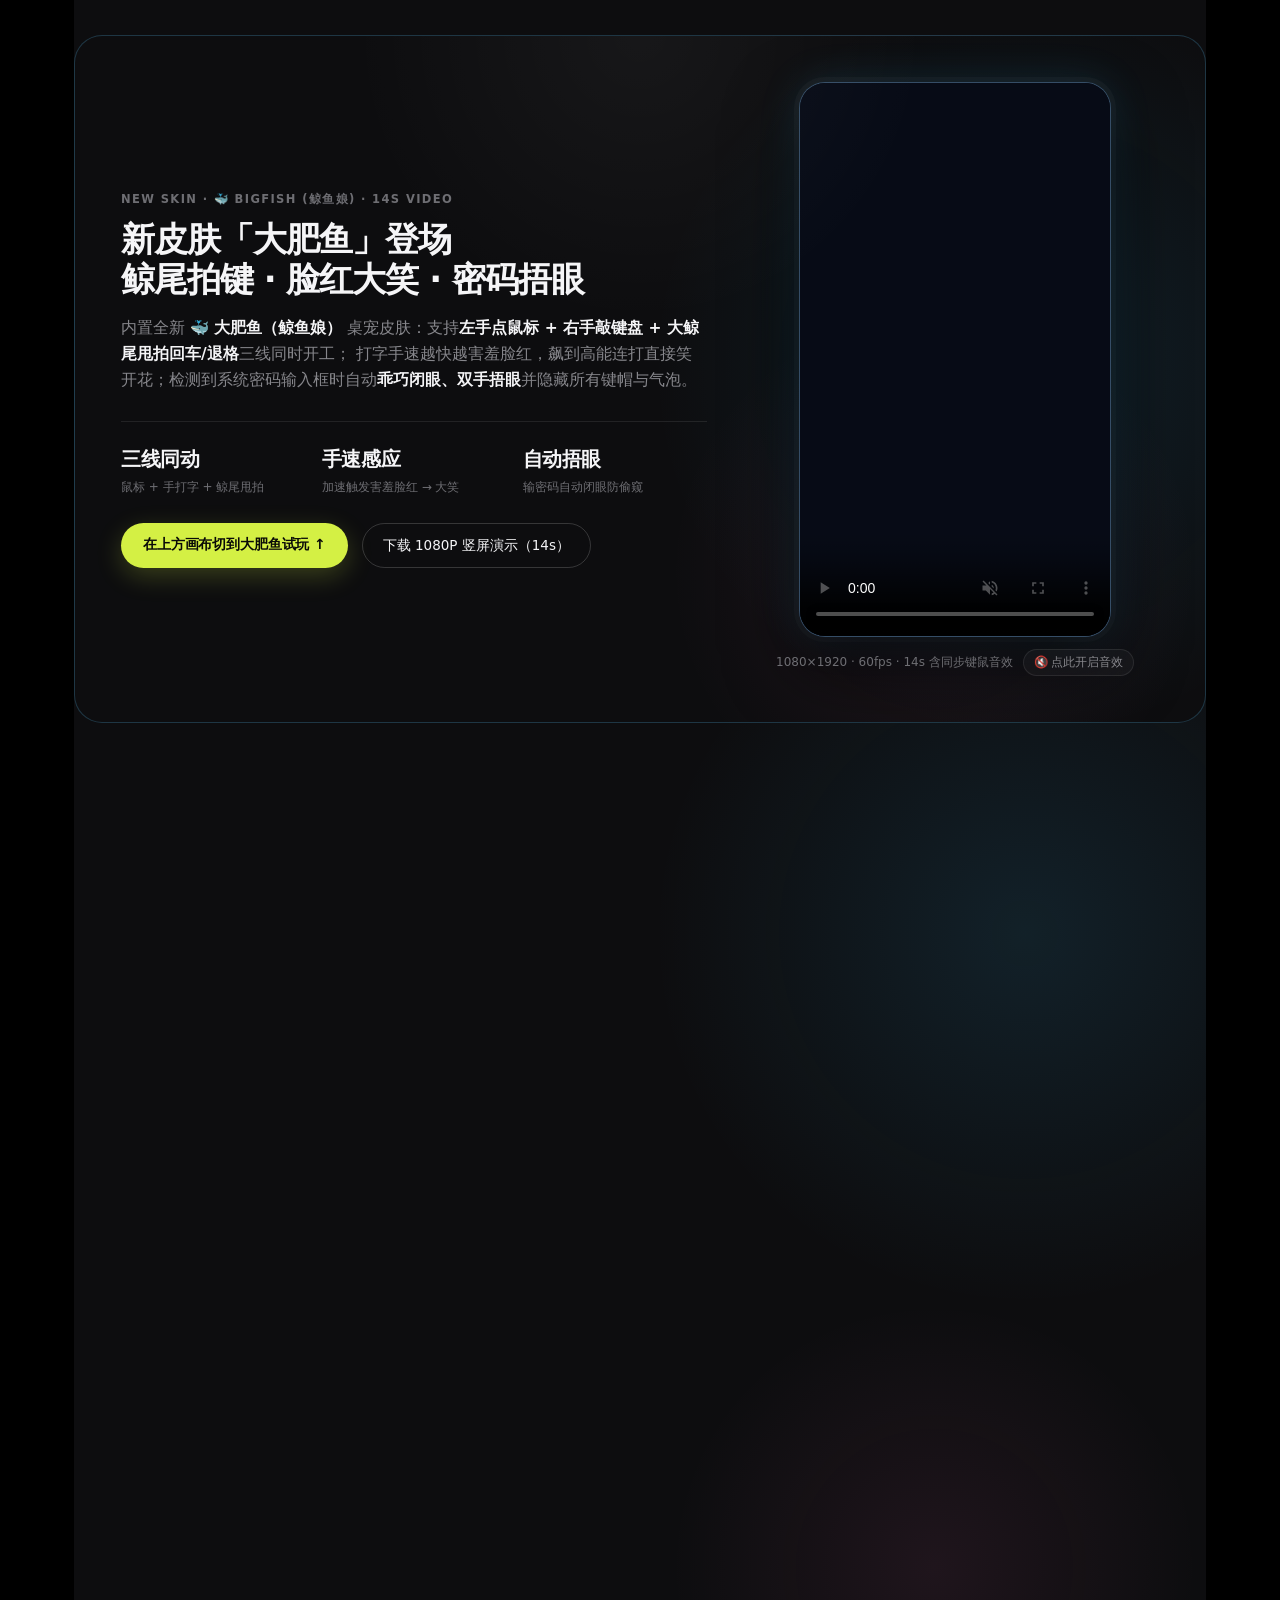
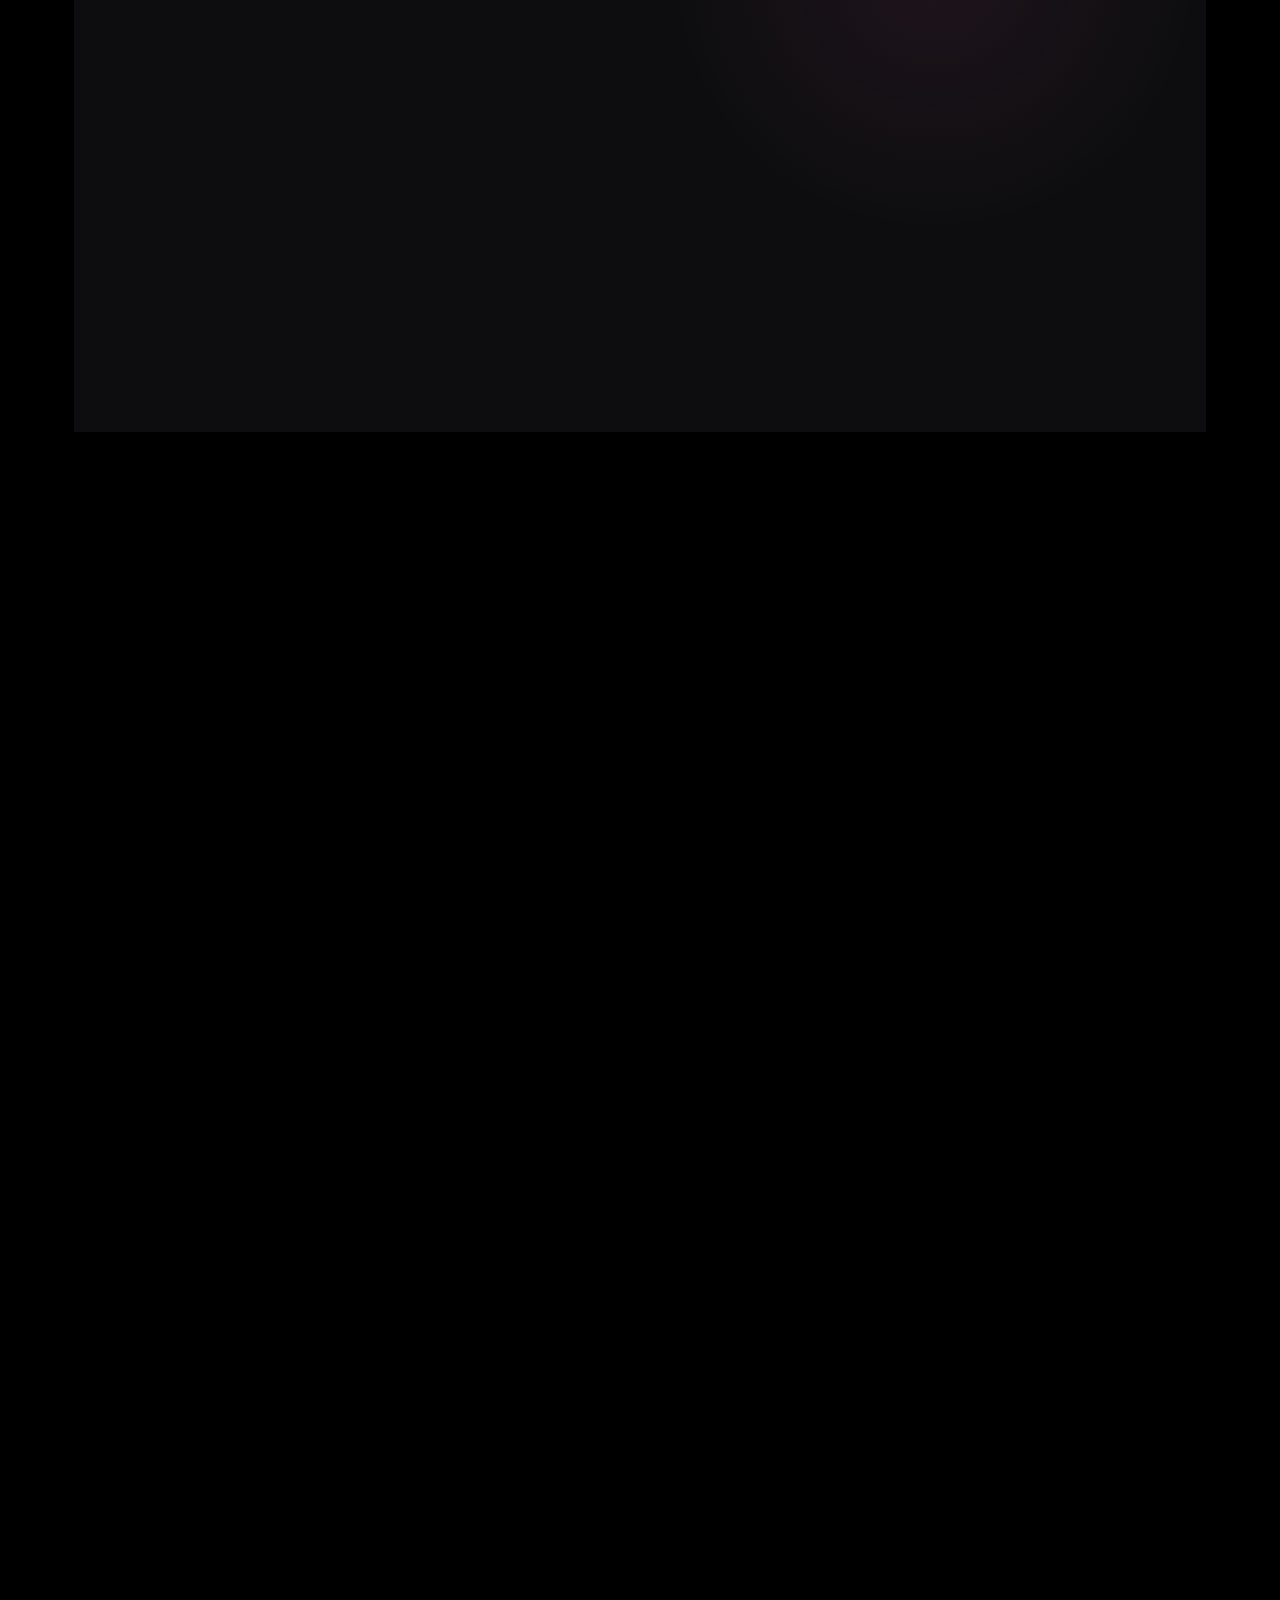
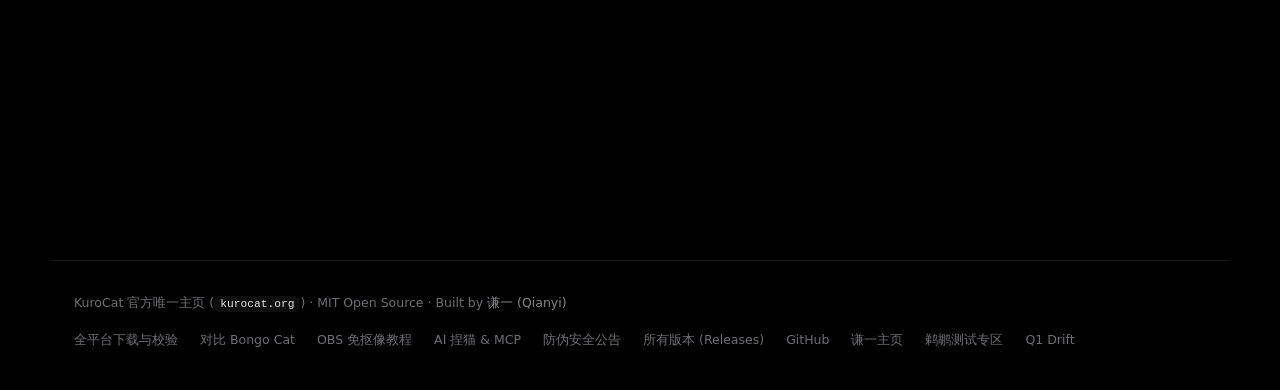
==== commit d4c38c67: "feat(website): add Android APK card and full OS auto-detection across all 8 locales" ====
--- a/website/index.html
+++ b/website/index.html
@@ -268,7 +268,7 @@
         <div class="hero-badge-row">
           <img class="hero-app-icon" src="/assets/kurocat-icon.png" alt="KuroCat 图标" data-i18n-alt="hero.iconAlt" width="56" height="56" />
           <div>
-            <div class="eyebrow" style="margin-bottom:4px;" data-i18n="hero.eyebrow">Windows · macOS · Linux · Open Source</div>
+            <div class="eyebrow" style="margin-bottom:4px;" data-i18n="hero.eyebrow">Windows · macOS · Linux · Android · Open Source</div>
             <div class="hero-meta-line">
               <span class="live-dot"></span>
               <span id="hero-release-label">最新版本 v5.1.3</span>
@@ -299,6 +299,7 @@
             GitHub 源码 ›
           </a>
         </div>
+        <p class="hero-os-hint" id="hero-os-hint" aria-live="polite"></p>
 
         <div class="hero-specs">
           <div class="hero-spec-item">
@@ -310,8 +311,8 @@
             <div class="spec-lbl" data-i18n="hero.spec2Lbl">猫咪 &amp; 鲸鱼娘 · AI 定制</div>
           </div>
           <div class="hero-spec-item">
-            <div class="spec-val" data-i18n="hero.spec3Val">Win / Mac / Linux</div>
-            <div class="spec-lbl" data-i18n="hero.spec3Lbl">支持 Apple Silicon · Win7 · 麒麟</div>
+            <div class="spec-val" data-i18n="hero.spec3Val">Win / Mac / Linux / Android</div>
+            <div class="spec-lbl" data-i18n="hero.spec3Lbl">Apple Silicon · Win7 · 麒麟 · Android 8+</div>
           </div>
         </div>
       </div>
@@ -445,7 +446,7 @@
 
       <div class="download-grid">
         <!-- Card 1: Windows 65% Setup -->
-        <article class="dl-card featured">
+        <article class="dl-card featured" data-dl-card="win" id="windows-download">
           <div class="dl-card-top">
             <div class="dl-platform">
               <span class="platform-icon">🪟</span>
@@ -454,7 +455,7 @@
                 <div class="dl-sub" data-i18n="dl.winSub">Windows 10 / 11 (x64)</div>
               </div>
             </div>
-            <span class="dl-tag tag-lime" data-i18n="dl.winTag">推荐</span>
+            <span class="dl-tag tag-lime" data-dl-tag="win" data-i18n="dl.winTag">推荐</span>
           </div>
           <p class="dl-desc" data-i18n-html="dl.winDesc">
             开箱即 65% 紧凑机械键盘，自动创建桌面 <code>KuroCat</code> 图标、开始菜单与系统卸载入口；右键随时可一键切换 <strong>108 键全尺寸小键盘</strong>与内置自更新。
@@ -474,7 +475,7 @@
         </article>
 
         <!-- Card 2: macOS Universal -->
-        <article class="dl-card">
+        <article class="dl-card" data-dl-card="macos" id="macos-download">
           <div class="dl-card-top">
             <div class="dl-platform">
               <span class="platform-icon">🍎</span>
@@ -483,7 +484,7 @@
                 <div class="dl-sub" data-i18n="dl.macSub">macOS 10.15+ (Catalina 及以上) Universal DMG</div>
               </div>
             </div>
-            <span class="dl-tag tag-subtle">Apple Silicon</span>
+            <span class="dl-tag tag-subtle" data-dl-tag="macos" data-i18n="dl.macTagDefault">Apple Silicon</span>
           </div>
           <p class="dl-desc" data-i18n-html="dl.macDesc">
             原生编译 ARM64 + x86_64 通用镜像，兼容 M1/M2/M3/M4 与老款 Intel Mac（macOS 10.15 Catalina 及以上），内置 65% / 108 键、6 款猫咪与大肥鱼皮肤。打开 <code>.dmg</code> 拖入「应用程序」即可运行。
@@ -497,6 +498,35 @@
               高速直链下载
             </a>
             <a class="dl-alt-link" data-dl-gh="macos" href="https://github.com/qianyiai/KuroCat/releases/download/v5.1.3/KuroCat-v5.1.3-macos-universal.dmg" target="_blank" rel="noopener" data-i18n="dl.ghBtn">
+              GitHub 官方源 ›
+            </a>
+          </div>
+        </article>
+
+        <!-- Card 3: Android APK -->
+        <article class="dl-card" data-dl-card="android" id="android-download">
+          <div class="dl-card-top">
+            <div class="dl-platform">
+              <span class="platform-icon">📱</span>
+              <div>
+                <div class="dl-name" data-i18n="dl.androidName">Android 手机 / 平板悬浮版</div>
+                <div class="dl-sub" data-i18n="dl.androidSub">Android 8.0+ 官方签名 APK</div>
+              </div>
+            </div>
+            <span class="dl-tag tag-subtle" data-dl-tag="android" data-i18n="dl.androidTagDefault">Android 8.0+</span>
+          </div>
+          <p class="dl-desc" data-i18n-html="dl.androidDesc">
+            原生悬浮置顶桌宠，同步 <strong>6 款猫咪 + 大肥鱼</strong>、<strong>20%–100% 不透明度</strong>、真猫呼噜与打字键鼠音效，支持摸头/点鼻/挠下巴/揪尾巴/拎后颈摇晃、横竖屏自适应与支付键盘自动闭眼防偷窥。
+          </p>
+          <div class="dl-meta">
+            <span class="dl-filename" data-asset-name="android">KuroCat-v5.1.3-android.apk</span>
+            <span class="dl-size" data-asset-size="android">5.17 MB</span>
+          </div>
+          <div class="dl-actions">
+            <a class="btn-solid btn-full" data-dl-primary="android" href="/releases/v5.1.3/KuroCat-v5.1.3-android.apk" download data-i18n="dl.primaryBtn">
+              高速直链下载
+            </a>
+            <a class="dl-alt-link" data-dl-gh="android" href="https://github.com/qianyiai/KuroCat/releases/download/v5.1.3/KuroCat-v5.1.3-android.apk" target="_blank" rel="noopener" data-i18n="dl.ghBtn">
               GitHub 官方源 ›
             </a>
           </div>
--- a/website/src/styles.css
+++ b/website/src/styles.css
@@ -543,6 +543,23 @@
   flex-wrap: wrap;
 }
 
+.hero-os-hint {
+  margin: 12px 0 0;
+  font-size: 12.5px;
+  line-height: 1.5;
+  color: var(--text-tertiary);
+  min-height: 19px;
+}
+
+.hero-os-hint strong {
+  color: var(--lime);
+  font-weight: 600;
+}
+
+.hero-os-hint:empty {
+  display: none;
+}
+
 /* Buttons */
 .btn-lime {
   display: inline-flex;
@@ -1205,8 +1222,8 @@
 /* Download Hub */
 .download-grid {
   display: grid;
-  grid-template-columns: repeat(2, minmax(0, 1fr));
-  gap: 20px;
+  grid-template-columns: repeat(3, minmax(0, 1fr));
+  gap: 18px;
 }
 
 .dl-card {
@@ -1214,7 +1231,7 @@
   background: var(--surface);
   border: 1px solid var(--border);
   border-radius: 22px;
-  padding: 28px;
+  padding: 24px;
   display: flex;
   flex-direction: column;
   justify-content: space-between;
@@ -1227,8 +1244,25 @@
 }
 
 .dl-card.featured {
-  border-color: rgba(212, 240, 68, 0.34);
-  background: linear-gradient(180deg, rgba(212, 240, 68, 0.045) 0%, var(--surface) 60%);
+  order: -1;
+  border-color: rgba(212, 240, 68, 0.38);
+  background: linear-gradient(180deg, rgba(212, 240, 68, 0.055) 0%, var(--surface) 60%);
+  box-shadow: 0 0 0 1px rgba(212, 240, 68, 0.12);
+}
+
+.macos-tip-card.os-recommended {
+  border-color: rgba(212, 240, 68, 0.42);
+  background: linear-gradient(180deg, rgba(212, 240, 68, 0.06) 0%, var(--surface) 75%);
+  box-shadow: 0 0 0 1px rgba(212, 240, 68, 0.14);
+}
+
+@media (max-width: 1040px) {
+  .download-grid {
+    grid-template-columns: repeat(2, minmax(0, 1fr));
+  }
+  .dl-card.featured {
+    grid-column: 1 / -1;
+  }
 }
 
 .dl-card-top {
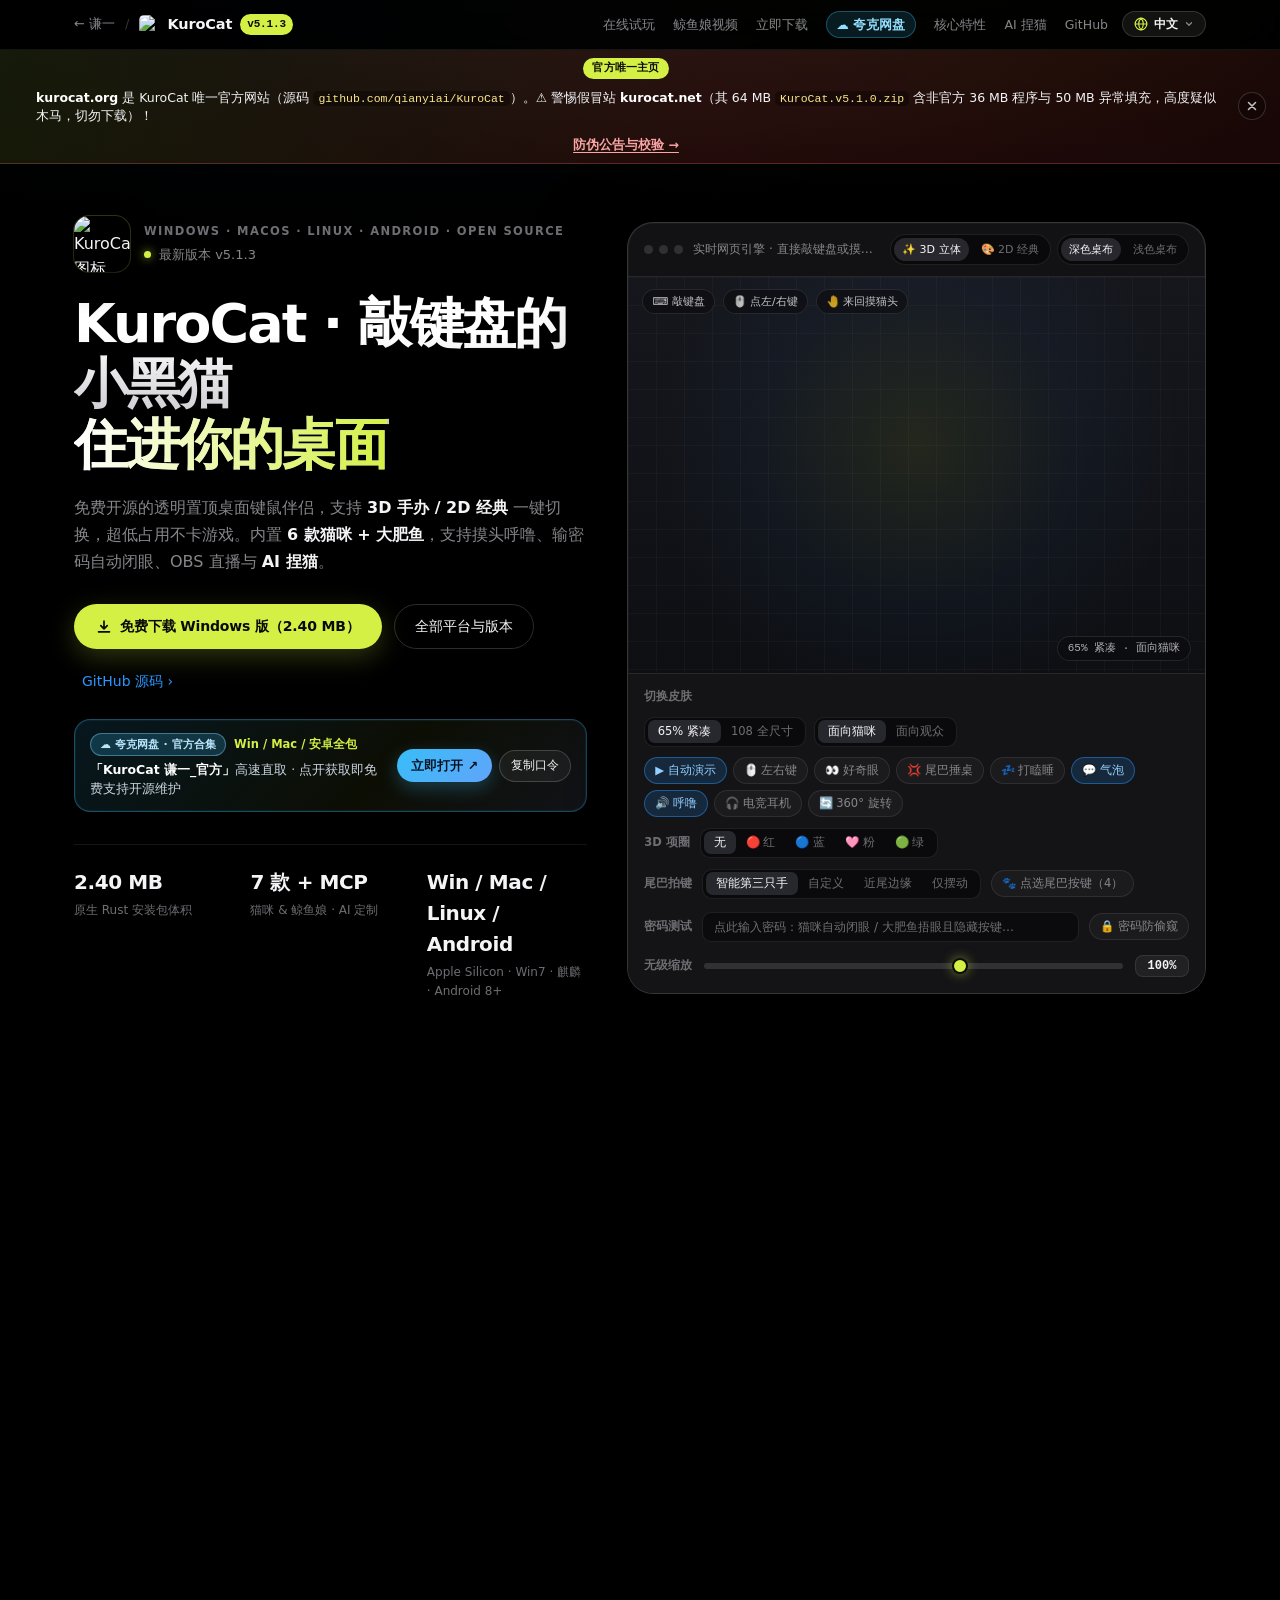
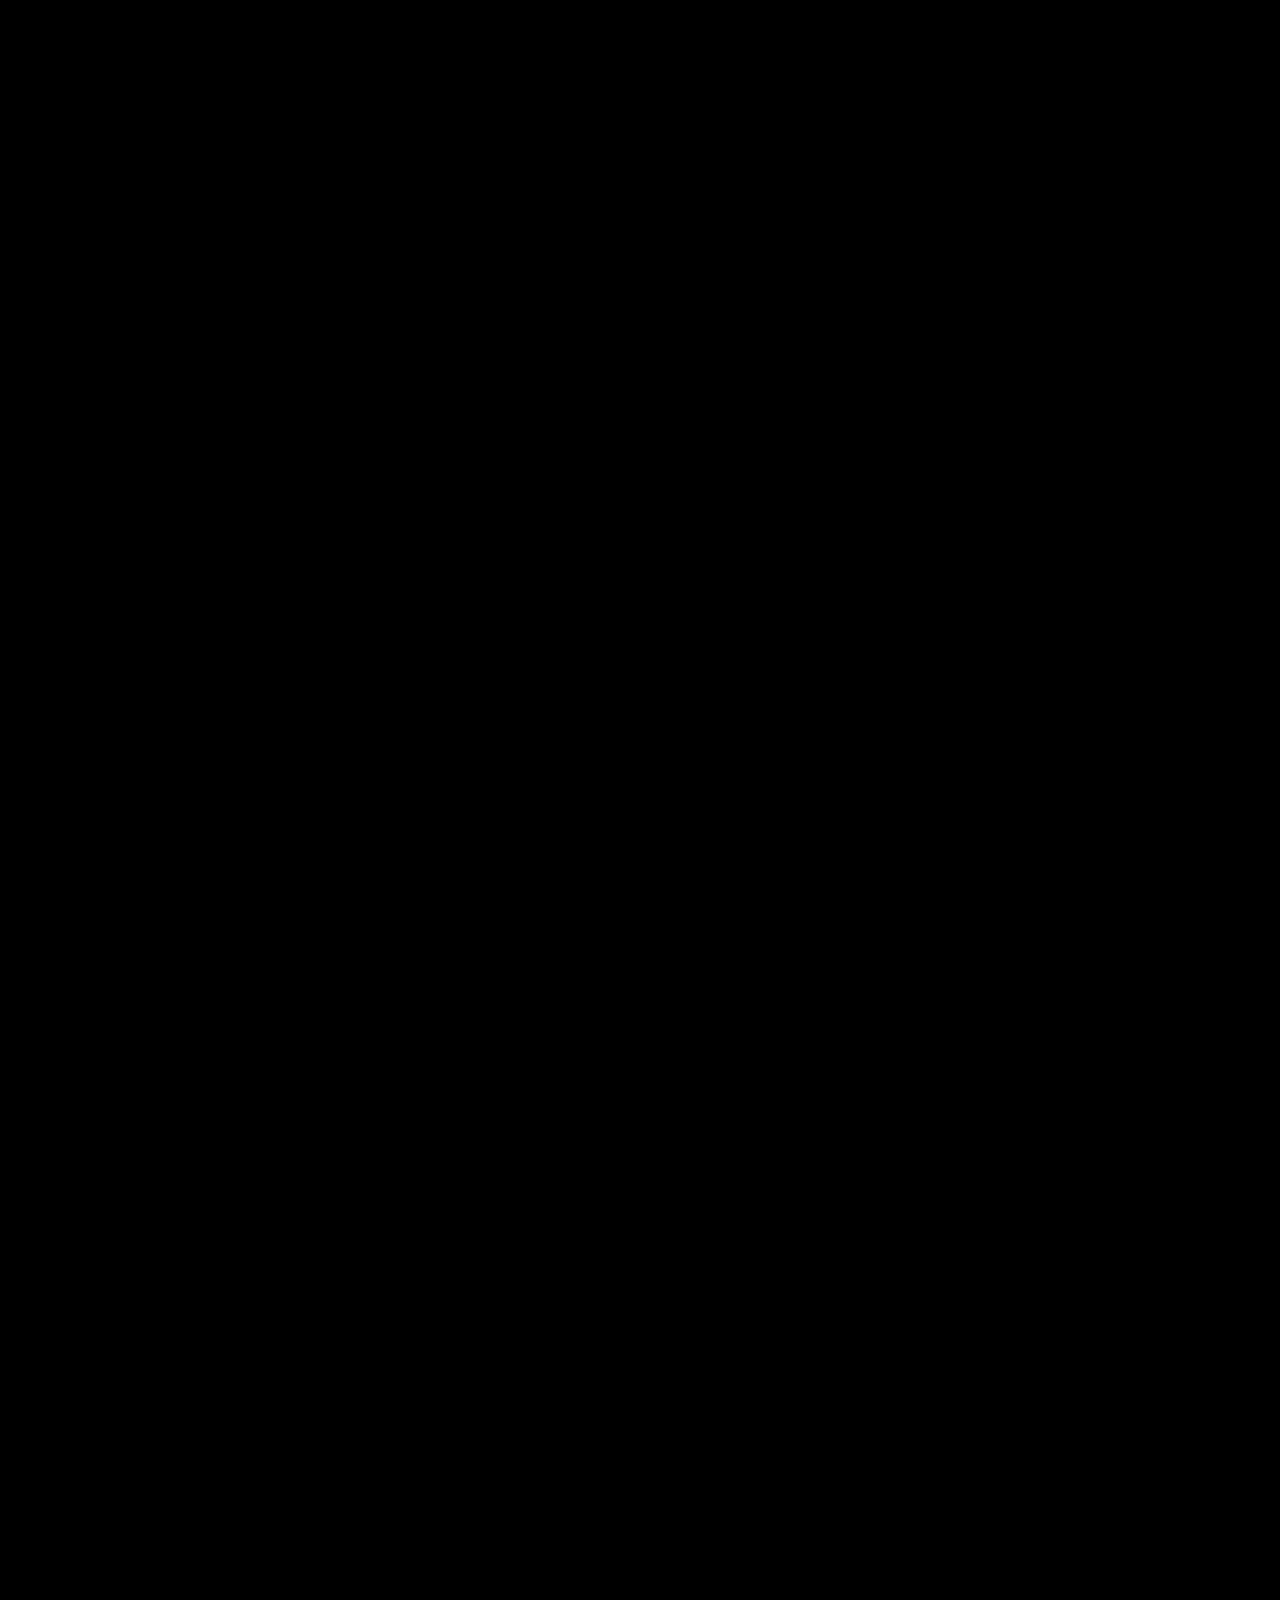
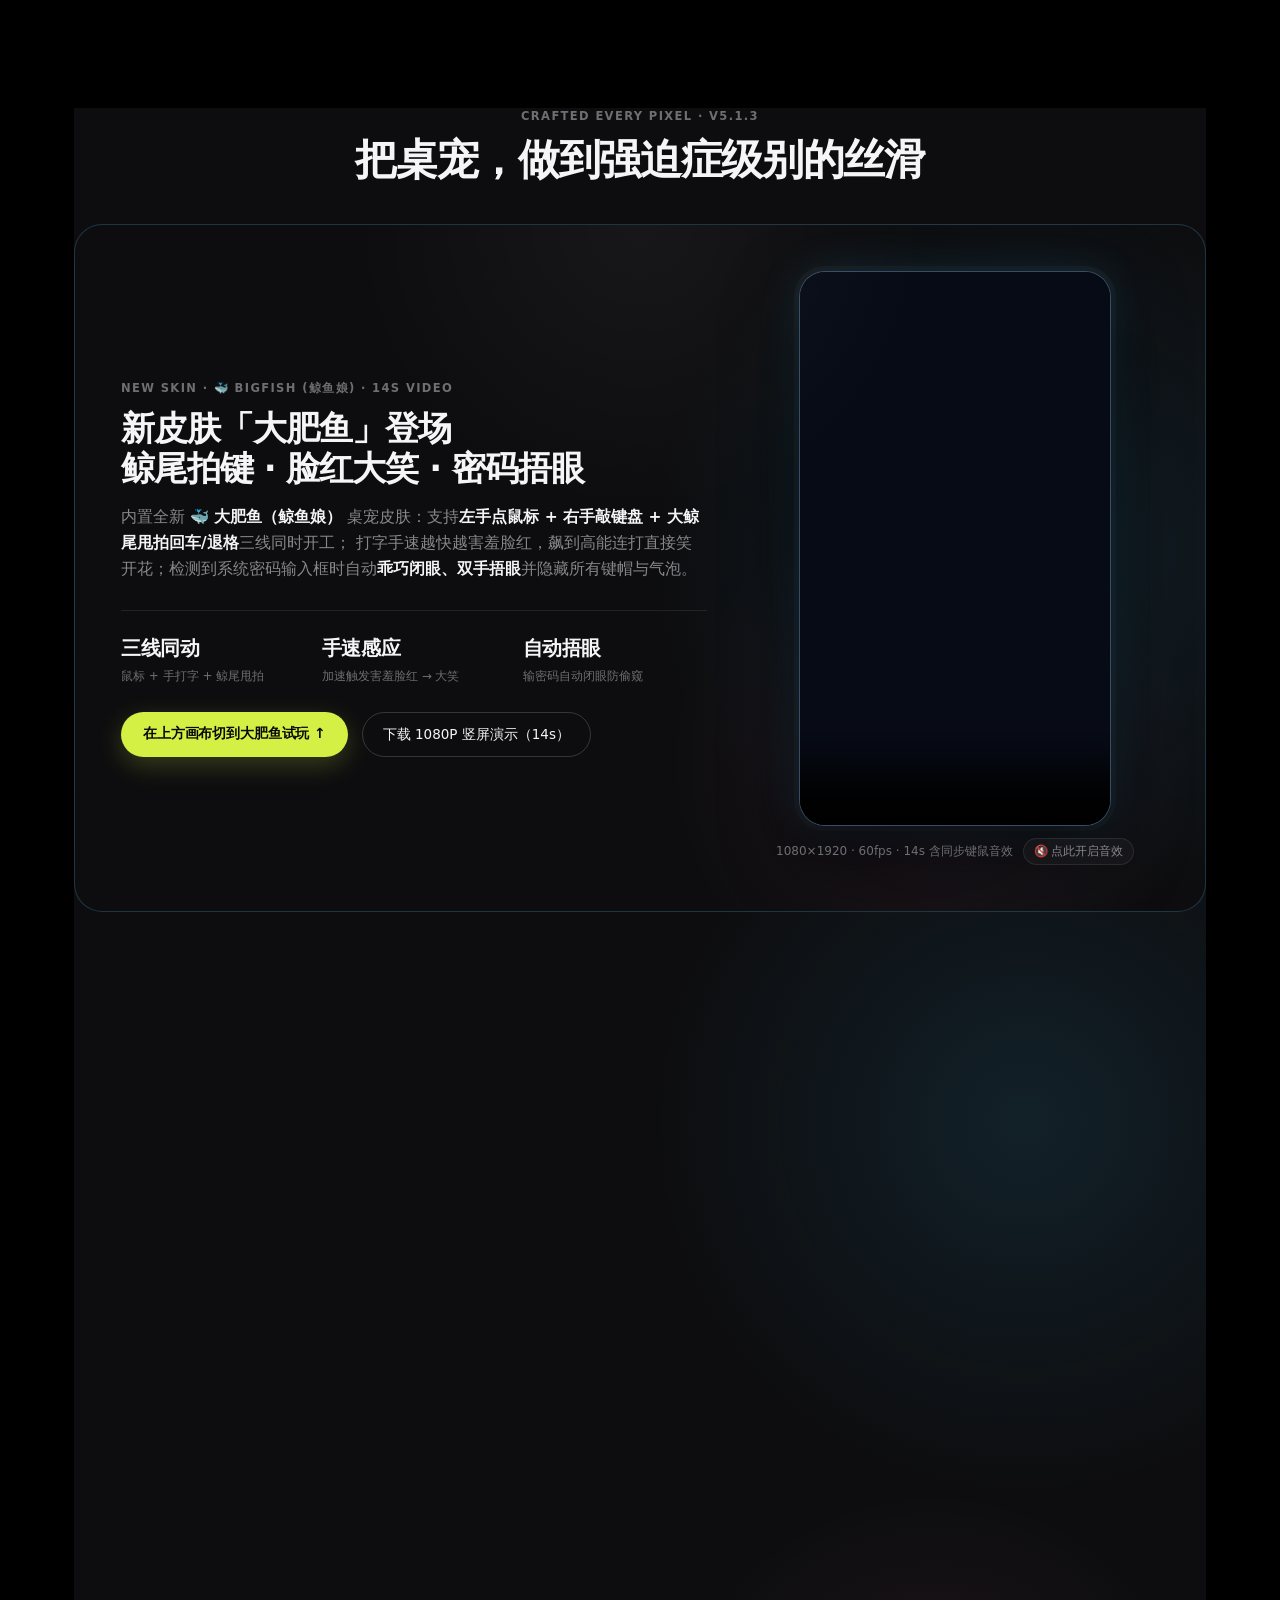
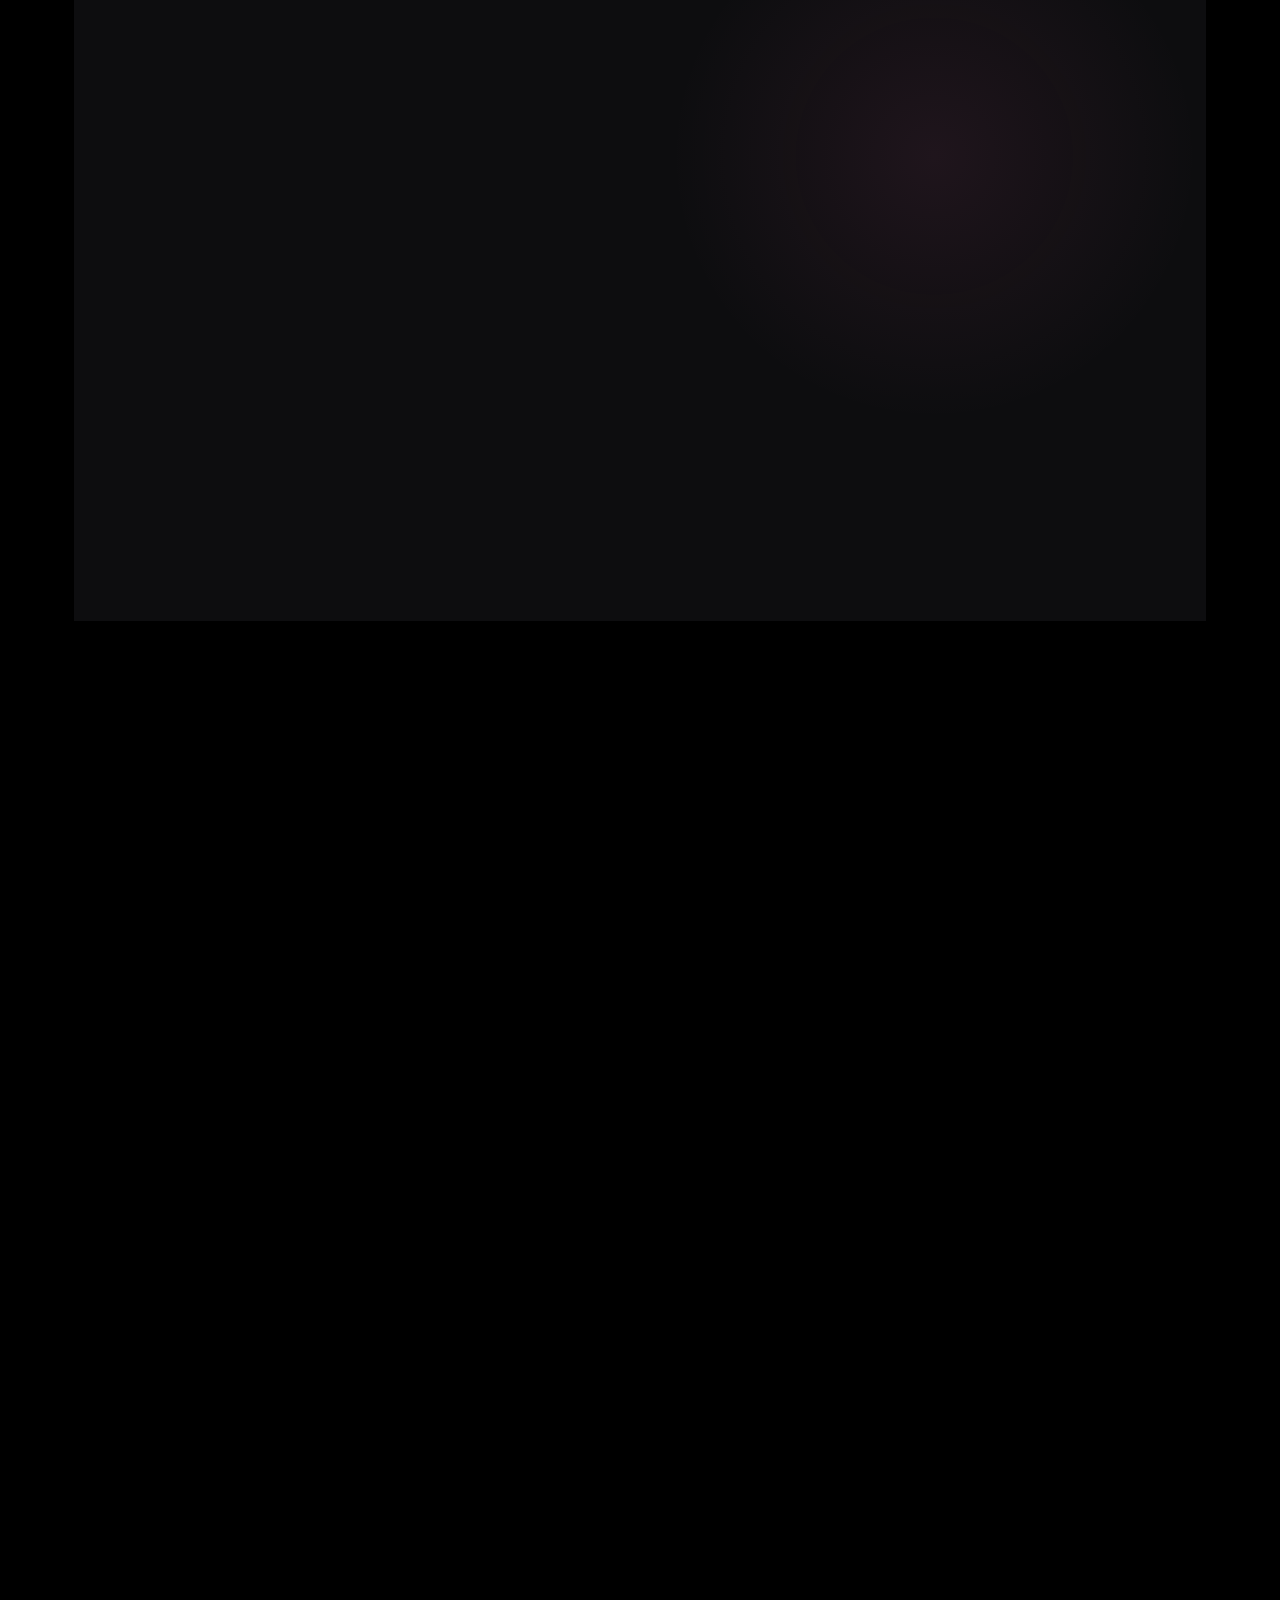
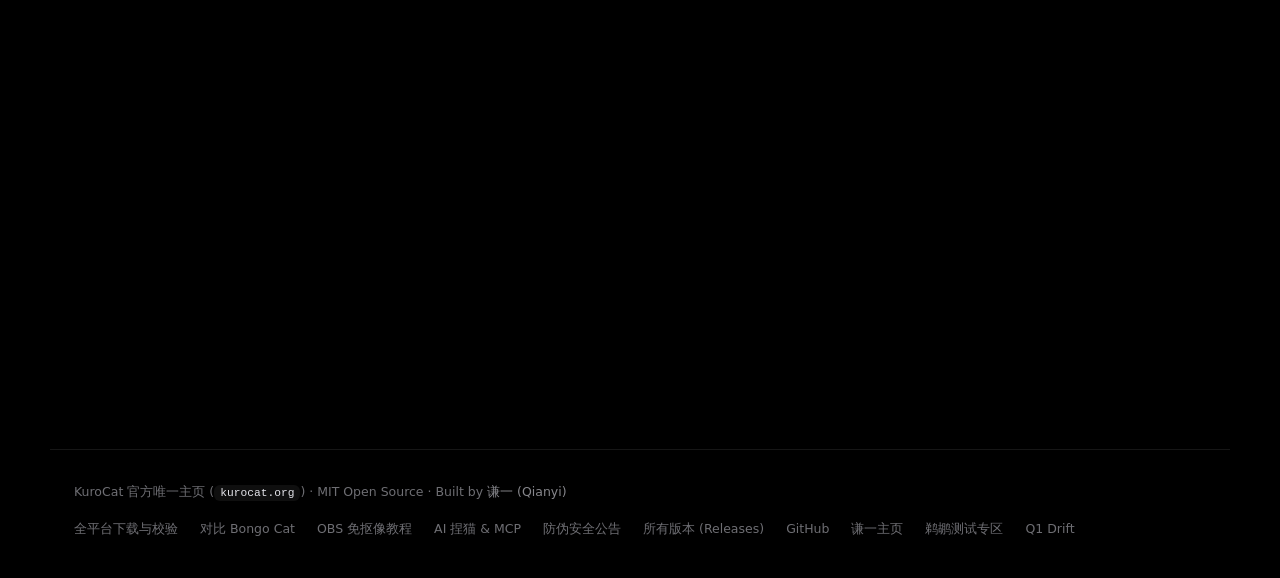
==== commit 93466ac6: "feat(website,docs): add prominent official Quark Drive mirror links for Win, macOS & Android" ====
--- a/website/index.html
+++ b/website/index.html
@@ -162,7 +162,7 @@
             "name": "KuroCat 的唯一官方网站与正版下载渠道是什么？",
             "acceptedAnswer": {
               "@type": "Answer",
-              "text": "KuroCat 由谦一（@qianyiai）独立开源维护，唯一官方网站为 https://kurocat.org/ ，官方源码与 Releases 仓库为 https://github.com/qianyiai/KuroCat ，官方 macOS Homebrew 源为 https://github.com/qianyiai/homebrew-tap 。任何其他第三方同名域名（如 kurocat.net）或非官方镜像仓库均与作者无关，请认准官方渠道下载并核验 SHA-256。"
+              "text": "KuroCat 由谦一（@qianyiai）独立开源维护，唯一官方网站为 https://kurocat.org/ ，官方源码与 Releases 仓库为 https://github.com/qianyiai/KuroCat ，官方 macOS Homebrew 源为 https://github.com/qianyiai/homebrew-tap ，官方夸克网盘分流为 https://pan.quark.cn/s/673684ea4103 （「KuroCat 谦一_官方」，含 Win/Mac/安卓安装包）。任何其他第三方同名域名（如 kurocat.net）或非官方镜像仓库均与作者无关，请认准官方渠道下载并核验 SHA-256。"
             }
           },
           {
@@ -225,6 +225,7 @@
           <a href="#playground" data-i18n="nav.playground">在线试玩</a>
           <a href="#whale-demo" data-i18n="nav.whale">鲸鱼娘视频</a>
           <a href="#download" data-i18n="nav.download">立即下载</a>
+          <a class="nav-quark-pill" href="https://pan.quark.cn/s/673684ea4103" target="_blank" rel="noopener" data-i18n="nav.quark">☁️ 夸克网盘</a>
           <a href="#features" data-i18n="nav.features">核心特性</a>
           <a href="#mcp" data-i18n="nav.mcp">AI 捏猫</a>
           <a href="https://github.com/qianyiai/KuroCat" target="_blank" rel="me noopener">GitHub</a>
@@ -301,6 +302,22 @@
         </div>
         <p class="hero-os-hint" id="hero-os-hint" aria-live="polite"></p>
 
+        <div class="hero-quark-card" id="hero-quark-card">
+          <a class="hero-quark-main" href="https://pan.quark.cn/s/673684ea4103" target="_blank" rel="noopener">
+            <div class="hero-quark-top">
+              <span class="quark-badge" data-i18n="quark.badge">☁️ 夸克网盘 · 官方合集</span>
+              <span class="quark-platforms" data-i18n="quark.platforms">Win / Mac / 安卓全包</span>
+            </div>
+            <div class="hero-quark-desc" data-i18n-html="quark.heroDesc">
+              <strong>「KuroCat 谦一_官方」</strong>高速直取 · 点开获取即免费支持开源维护
+            </div>
+          </a>
+          <div class="hero-quark-actions">
+            <a class="btn-quark-sm" href="https://pan.quark.cn/s/673684ea4103" target="_blank" rel="noopener" data-i18n="quark.openBtn">立即打开 ↗</a>
+            <button class="quark-copy-btn" type="button" data-copy-quark data-i18n="quark.copyBtn">复制口令</button>
+          </div>
+        </div>
+
         <div class="hero-specs">
           <div class="hero-spec-item">
             <div class="spec-val">2.40 MB</div>
@@ -444,6 +461,28 @@
         </p>
       </div>
 
+      <div class="quark-banner-card" id="quark-download">
+        <div class="quark-banner-left">
+          <div class="quark-banner-badges">
+            <span class="quark-badge" data-i18n="quark.dlBadge">☁️ 官方夸克网盘高速分流</span>
+            <span class="quark-platforms" data-i18n="quark.dlPlatforms">内含 Windows · macOS · Android 安装包</span>
+          </div>
+          <div class="quark-banner-title" data-i18n="quark.dlTitle">「KuroCat 谦一_官方」全平台合集文件夹</div>
+          <p class="quark-banner-body" data-i18n-html="quark.dlBody">
+            官方同步更新 Win / Mac / 安卓安装包，国内直连不限速且支持一键转存防丢；点击打开获取也是对 KuroCat 开源维护的免费支持。打开「夸克网盘 APP」也可复制口令 <code>/~f3813cZv6O~:/</code> 直达。
+          </p>
+        </div>
+        <div class="quark-banner-right">
+          <a class="btn-quark" href="https://pan.quark.cn/s/673684ea4103" target="_blank" rel="noopener" data-i18n="quark.dlOpenBtn">
+            ☁️ 打开夸克网盘获取 ↗
+          </a>
+          <div class="quark-code-pill">
+            <code>/~f3813cZv6O~:/</code>
+            <button class="copy-trigger" type="button" data-copy-quark data-i18n="quark.copyBtn">复制口令</button>
+          </div>
+        </div>
+      </div>
+
       <div class="download-grid">
         <!-- Card 1: Windows 65% Setup -->
         <article class="dl-card featured" data-dl-card="win" id="windows-download">
@@ -468,9 +507,13 @@
             <a class="btn-lime btn-full" data-dl-primary="win65" href="/releases/v5.1.3/KuroCat-5.1.3-x64-setup.exe" download data-i18n="dl.primaryBtn">
               高速直链下载
             </a>
-            <a class="dl-alt-link" data-dl-gh="win65" href="https://github.com/qianyiai/KuroCat/releases/download/v5.1.3/KuroCat-5.1.3-x64-setup.exe" target="_blank" rel="noopener" data-i18n="dl.ghBtn">
-              GitHub 官方源 ›
-            </a>
+            <div class="dl-alt-row">
+              <a class="dl-alt-link dl-alt-quark" href="https://pan.quark.cn/s/673684ea4103" target="_blank" rel="noopener" data-i18n="dl.quarkBtn">☁️ 夸克网盘 ›</a>
+              <span class="dl-alt-sep">·</span>
+              <a class="dl-alt-link" data-dl-gh="win65" href="https://github.com/qianyiai/KuroCat/releases/download/v5.1.3/KuroCat-5.1.3-x64-setup.exe" target="_blank" rel="noopener" data-i18n="dl.ghBtn">
+                GitHub 官方源 ›
+              </a>
+            </div>
           </div>
         </article>
 
@@ -497,9 +540,13 @@
             <a class="btn-solid btn-full" data-dl-primary="macos" href="/releases/v5.1.3/KuroCat-v5.1.3-macos-universal.dmg" download data-i18n="dl.primaryBtn">
               高速直链下载
             </a>
-            <a class="dl-alt-link" data-dl-gh="macos" href="https://github.com/qianyiai/KuroCat/releases/download/v5.1.3/KuroCat-v5.1.3-macos-universal.dmg" target="_blank" rel="noopener" data-i18n="dl.ghBtn">
-              GitHub 官方源 ›
-            </a>
+            <div class="dl-alt-row">
+              <a class="dl-alt-link dl-alt-quark" href="https://pan.quark.cn/s/673684ea4103" target="_blank" rel="noopener" data-i18n="dl.quarkBtn">☁️ 夸克网盘 ›</a>
+              <span class="dl-alt-sep">·</span>
+              <a class="dl-alt-link" data-dl-gh="macos" href="https://github.com/qianyiai/KuroCat/releases/download/v5.1.3/KuroCat-v5.1.3-macos-universal.dmg" target="_blank" rel="noopener" data-i18n="dl.ghBtn">
+                GitHub 官方源 ›
+              </a>
+            </div>
           </div>
         </article>
 
@@ -526,9 +573,13 @@
             <a class="btn-solid btn-full" data-dl-primary="android" href="/releases/v5.1.3/KuroCat-v5.1.3-android.apk" download data-i18n="dl.primaryBtn">
               高速直链下载
             </a>
-            <a class="dl-alt-link" data-dl-gh="android" href="https://github.com/qianyiai/KuroCat/releases/download/v5.1.3/KuroCat-v5.1.3-android.apk" target="_blank" rel="noopener" data-i18n="dl.ghBtn">
-              GitHub 官方源 ›
-            </a>
+            <div class="dl-alt-row">
+              <a class="dl-alt-link dl-alt-quark" href="https://pan.quark.cn/s/673684ea4103" target="_blank" rel="noopener" data-i18n="dl.quarkBtn">☁️ 夸克网盘 ›</a>
+              <span class="dl-alt-sep">·</span>
+              <a class="dl-alt-link" data-dl-gh="android" href="https://github.com/qianyiai/KuroCat/releases/download/v5.1.3/KuroCat-v5.1.3-android.apk" target="_blank" rel="noopener" data-i18n="dl.ghBtn">
+                GitHub 官方源 ›
+              </a>
+            </div>
           </div>
         </article>
       </div>
--- a/website/src/styles.css
+++ b/website/src/styles.css
@@ -167,6 +167,26 @@
 
 .nav-links a:hover {
   color: var(--text-primary);
+}
+
+.nav-links a.nav-quark-pill {
+  display: inline-flex;
+  align-items: center;
+  gap: 4px;
+  padding: 3px 10px;
+  border-radius: 999px;
+  background: rgba(56, 189, 248, 0.13);
+  border: 1px solid rgba(56, 189, 248, 0.34);
+  color: #93e0ff;
+  font-weight: 600;
+  transition: background 0.18s ease, border-color 0.18s ease, color 0.18s ease, transform 0.18s ease;
+}
+
+.nav-links a.nav-quark-pill:hover {
+  background: rgba(56, 189, 248, 0.24);
+  border-color: rgba(125, 211, 252, 0.65);
+  color: #ffffff;
+  transform: translateY(-0.5px);
 }
 
 .lang-dropdown {
@@ -560,6 +580,255 @@
   display: none;
 }
 
+/* Official Quark Cloud Mirror — Hero Prominent Strip */
+.hero-quark-card {
+  margin-top: 16px;
+  padding: 13px 15px;
+  border-radius: 16px;
+  border: 1px solid rgba(56, 189, 248, 0.34);
+  background:
+    linear-gradient(135deg, rgba(56, 189, 248, 0.12) 0%, rgba(212, 240, 68, 0.06) 60%, rgba(20, 22, 28, 0.9) 100%);
+  box-shadow: 0 10px 28px rgba(0, 0, 0, 0.42), 0 0 0 1px rgba(56, 189, 248, 0.08) inset;
+  display: flex;
+  align-items: center;
+  justify-content: space-between;
+  gap: 12px;
+  flex-wrap: wrap;
+  transition: border-color 0.2s ease, transform 0.22s var(--ease-out), box-shadow 0.22s ease;
+}
+
+.hero-quark-card:hover {
+  border-color: rgba(125, 211, 252, 0.62);
+  transform: translateY(-1px);
+  box-shadow: 0 14px 34px rgba(14, 165, 233, 0.18), 0 0 0 1px rgba(125, 211, 252, 0.14) inset;
+}
+
+.hero-quark-main {
+  flex: 1 1 220px;
+  min-width: 0;
+  text-decoration: none;
+  color: inherit;
+  display: flex;
+  flex-direction: column;
+  gap: 5px;
+}
+
+.hero-quark-top {
+  display: flex;
+  align-items: center;
+  gap: 8px;
+  flex-wrap: wrap;
+}
+
+.quark-badge {
+  display: inline-flex;
+  align-items: center;
+  gap: 4px;
+  padding: 2px 9px;
+  border-radius: 999px;
+  font-size: 11px;
+  font-weight: 700;
+  background: rgba(56, 189, 248, 0.2);
+  border: 1px solid rgba(125, 211, 252, 0.42);
+  color: #bae6fd;
+  letter-spacing: 0.01em;
+  white-space: nowrap;
+}
+
+.quark-platforms {
+  font-size: 11.5px;
+  font-weight: 600;
+  color: var(--lime);
+  white-space: nowrap;
+}
+
+.hero-quark-desc {
+  font-size: 12.5px;
+  line-height: 1.48;
+  color: #cbd5e1;
+}
+
+.hero-quark-desc strong {
+  color: #ffffff;
+  font-weight: 650;
+}
+
+.hero-quark-actions {
+  display: flex;
+  align-items: center;
+  gap: 7px;
+  flex-shrink: 0;
+}
+
+.btn-quark-sm {
+  display: inline-flex;
+  align-items: center;
+  justify-content: center;
+  gap: 4px;
+  padding: 7px 14px;
+  border-radius: 999px;
+  background: linear-gradient(135deg, #38bdf8 0%, #60a5fa 100%);
+  color: #06121f;
+  text-decoration: none;
+  font-size: 12.5px;
+  font-weight: 750;
+  white-space: nowrap;
+  box-shadow: 0 6px 18px rgba(56, 189, 248, 0.28);
+  transition: transform 0.18s var(--ease-out), filter 0.18s ease, box-shadow 0.18s ease;
+}
+
+.btn-quark-sm:hover {
+  filter: brightness(1.08);
+  transform: translateY(-1px);
+  box-shadow: 0 10px 24px rgba(56, 189, 248, 0.38);
+}
+
+.quark-copy-btn {
+  cursor: pointer;
+  border: 1px solid rgba(255, 255, 255, 0.18);
+  background: rgba(255, 255, 255, 0.05);
+  color: var(--text-primary);
+  font-family: inherit;
+  font-size: 12px;
+  font-weight: 550;
+  padding: 6.5px 11px;
+  border-radius: 999px;
+  white-space: nowrap;
+  transition: background 0.18s ease, border-color 0.18s ease;
+}
+
+.quark-copy-btn:hover {
+  background: rgba(255, 255, 255, 0.12);
+  border-color: rgba(255, 255, 255, 0.34);
+}
+
+/* Official Quark Cloud Mirror — Download Section Top Banner */
+.quark-banner-card {
+  margin-bottom: 20px;
+  padding: 22px 26px;
+  border-radius: 22px;
+  border: 1px solid rgba(56, 189, 248, 0.38);
+  background:
+    radial-gradient(520px circle at 12% 20%, rgba(56, 189, 248, 0.14), transparent 62%),
+    radial-gradient(460px circle at 88% 80%, rgba(212, 240, 68, 0.08), transparent 60%),
+    var(--surface);
+  box-shadow: 0 14px 40px rgba(0, 0, 0, 0.45);
+  display: flex;
+  align-items: center;
+  justify-content: space-between;
+  gap: 24px;
+  flex-wrap: wrap;
+}
+
+.quark-banner-left {
+  flex: 1 1 360px;
+  min-width: 0;
+}
+
+.quark-banner-badges {
+  display: flex;
+  align-items: center;
+  gap: 10px;
+  flex-wrap: wrap;
+  margin-bottom: 8px;
+}
+
+.quark-banner-title {
+  font-size: 18px;
+  font-weight: 700;
+  letter-spacing: -0.02em;
+  color: var(--text-primary);
+  margin-bottom: 6px;
+}
+
+.quark-banner-body {
+  margin: 0;
+  font-size: 13.5px;
+  line-height: 1.65;
+  color: var(--text-secondary);
+}
+
+.quark-banner-body strong {
+  color: var(--text-primary);
+}
+
+.quark-banner-right {
+  display: flex;
+  flex-direction: column;
+  align-items: stretch;
+  gap: 10px;
+  flex: 0 1 256px;
+  min-width: 224px;
+}
+
+.btn-quark {
+  display: inline-flex;
+  align-items: center;
+  justify-content: center;
+  gap: 7px;
+  padding: 12px 20px;
+  border-radius: 980px;
+  border: none;
+  background: linear-gradient(135deg, #38bdf8 0%, #60a5fa 100%);
+  color: #06121f;
+  text-decoration: none;
+  font-family: inherit;
+  font-size: 14px;
+  font-weight: 750;
+  letter-spacing: -0.01em;
+  white-space: nowrap;
+  box-shadow: 0 10px 26px rgba(56, 189, 248, 0.28);
+  transition: transform 0.22s var(--ease-out), filter 0.18s ease, box-shadow 0.22s ease;
+}
+
+.btn-quark:hover {
+  filter: brightness(1.08);
+  transform: translateY(-1px);
+  box-shadow: 0 14px 32px rgba(56, 189, 248, 0.38);
+}
+
+.quark-code-pill {
+  display: flex;
+  align-items: center;
+  justify-content: space-between;
+  gap: 10px;
+  padding: 7px 10px 7px 13px;
+  border-radius: 12px;
+  background: rgba(0, 0, 0, 0.42);
+  border: 1px solid var(--border);
+}
+
+.quark-code-pill code {
+  background: transparent;
+  padding: 0;
+  font-size: 12px;
+  color: #bae6fd;
+  white-space: nowrap;
+  user-select: all;
+}
+
+.dl-alt-row {
+  display: flex;
+  align-items: center;
+  justify-content: center;
+  gap: 10px;
+  flex-wrap: wrap;
+}
+
+.dl-alt-sep {
+  color: rgba(255, 255, 255, 0.22);
+  font-size: 12px;
+}
+
+.dl-alt-quark {
+  color: #7dd3fc;
+  font-weight: 600;
+}
+
+.dl-alt-quark:hover {
+  color: #bae6fd;
+}
+
 /* Buttons */
 .btn-lime {
   display: inline-flex;
@@ -2034,6 +2303,21 @@
     width: 100%;
     flex-basis: 100%;
   }
+  .hero-quark-actions {
+    width: 100%;
+  }
+  .hero-quark-actions .btn-quark-sm {
+    flex: 1;
+  }
+  .quark-banner-card {
+    padding: 18px;
+    gap: 16px;
+  }
+  .quark-banner-right {
+    width: 100%;
+    flex-basis: 100%;
+    min-width: 0;
+  }
 }
 
 /* Live Growth Curve Card */
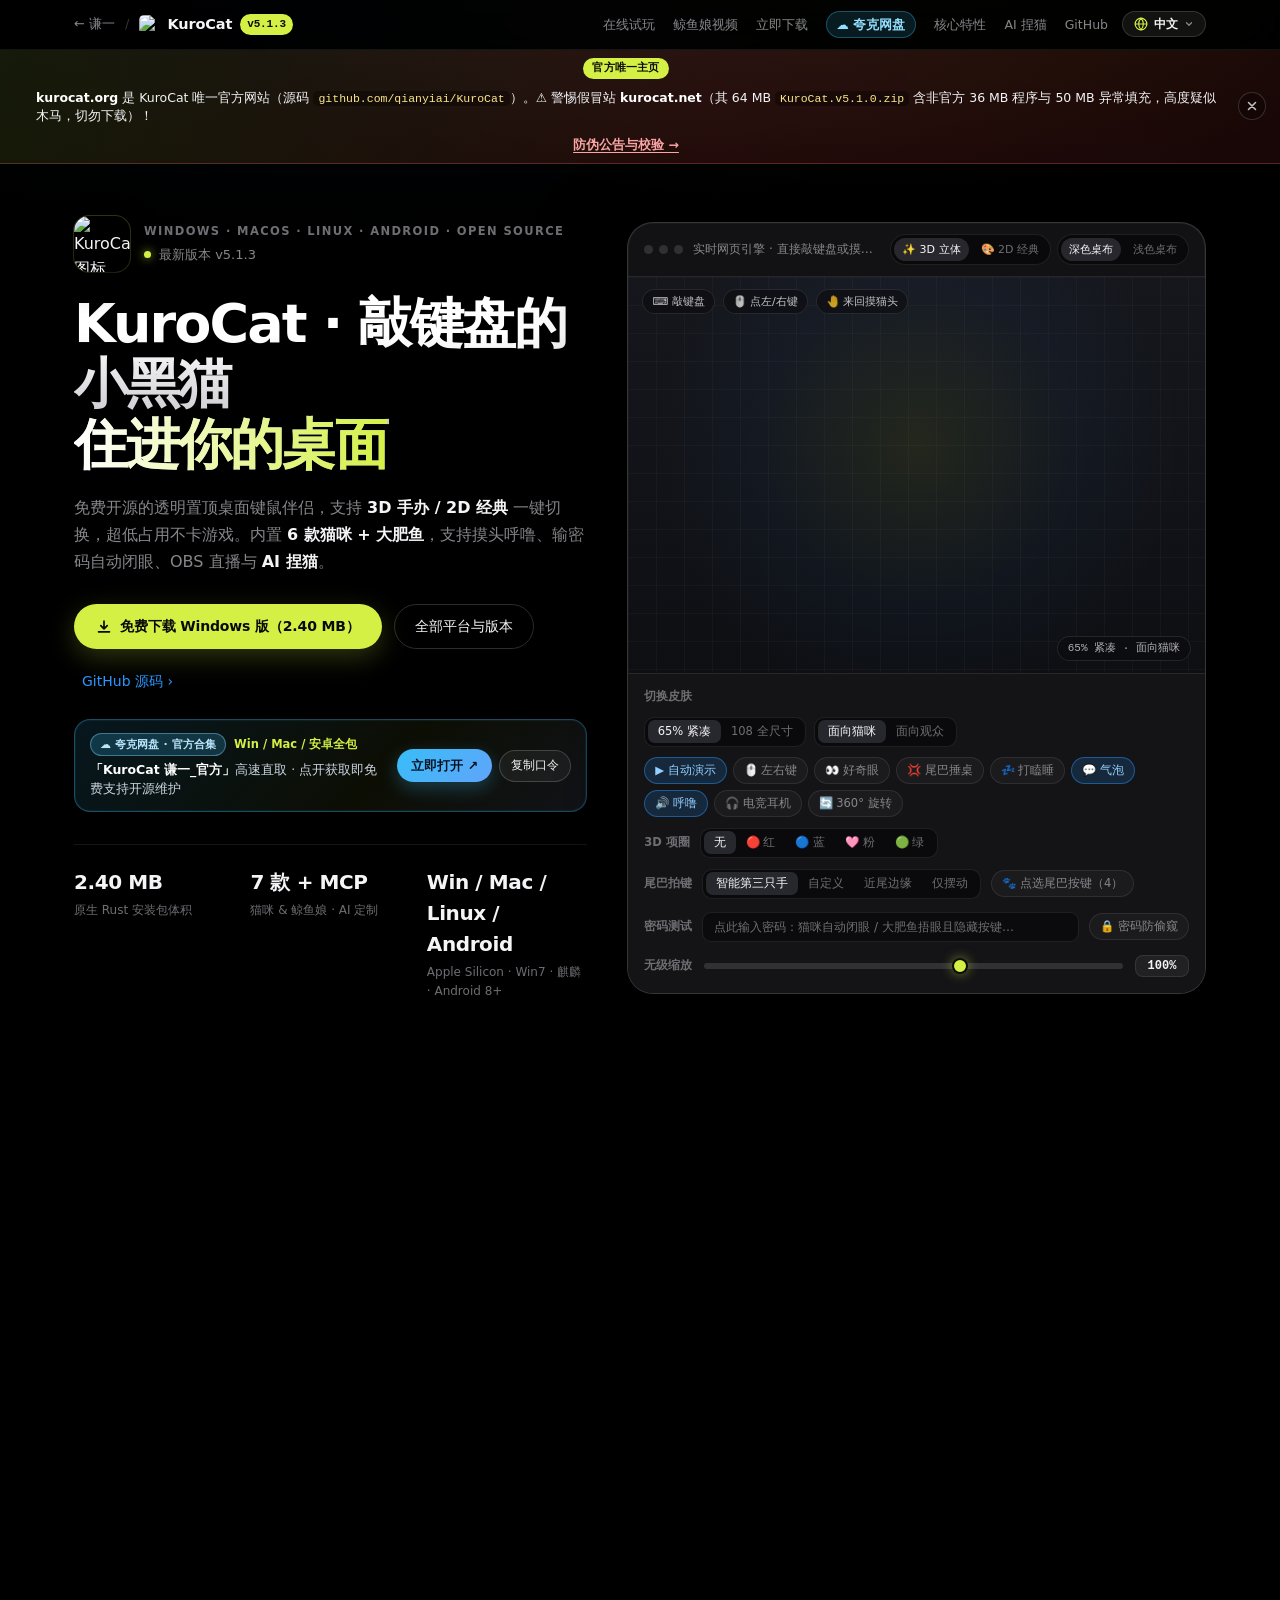
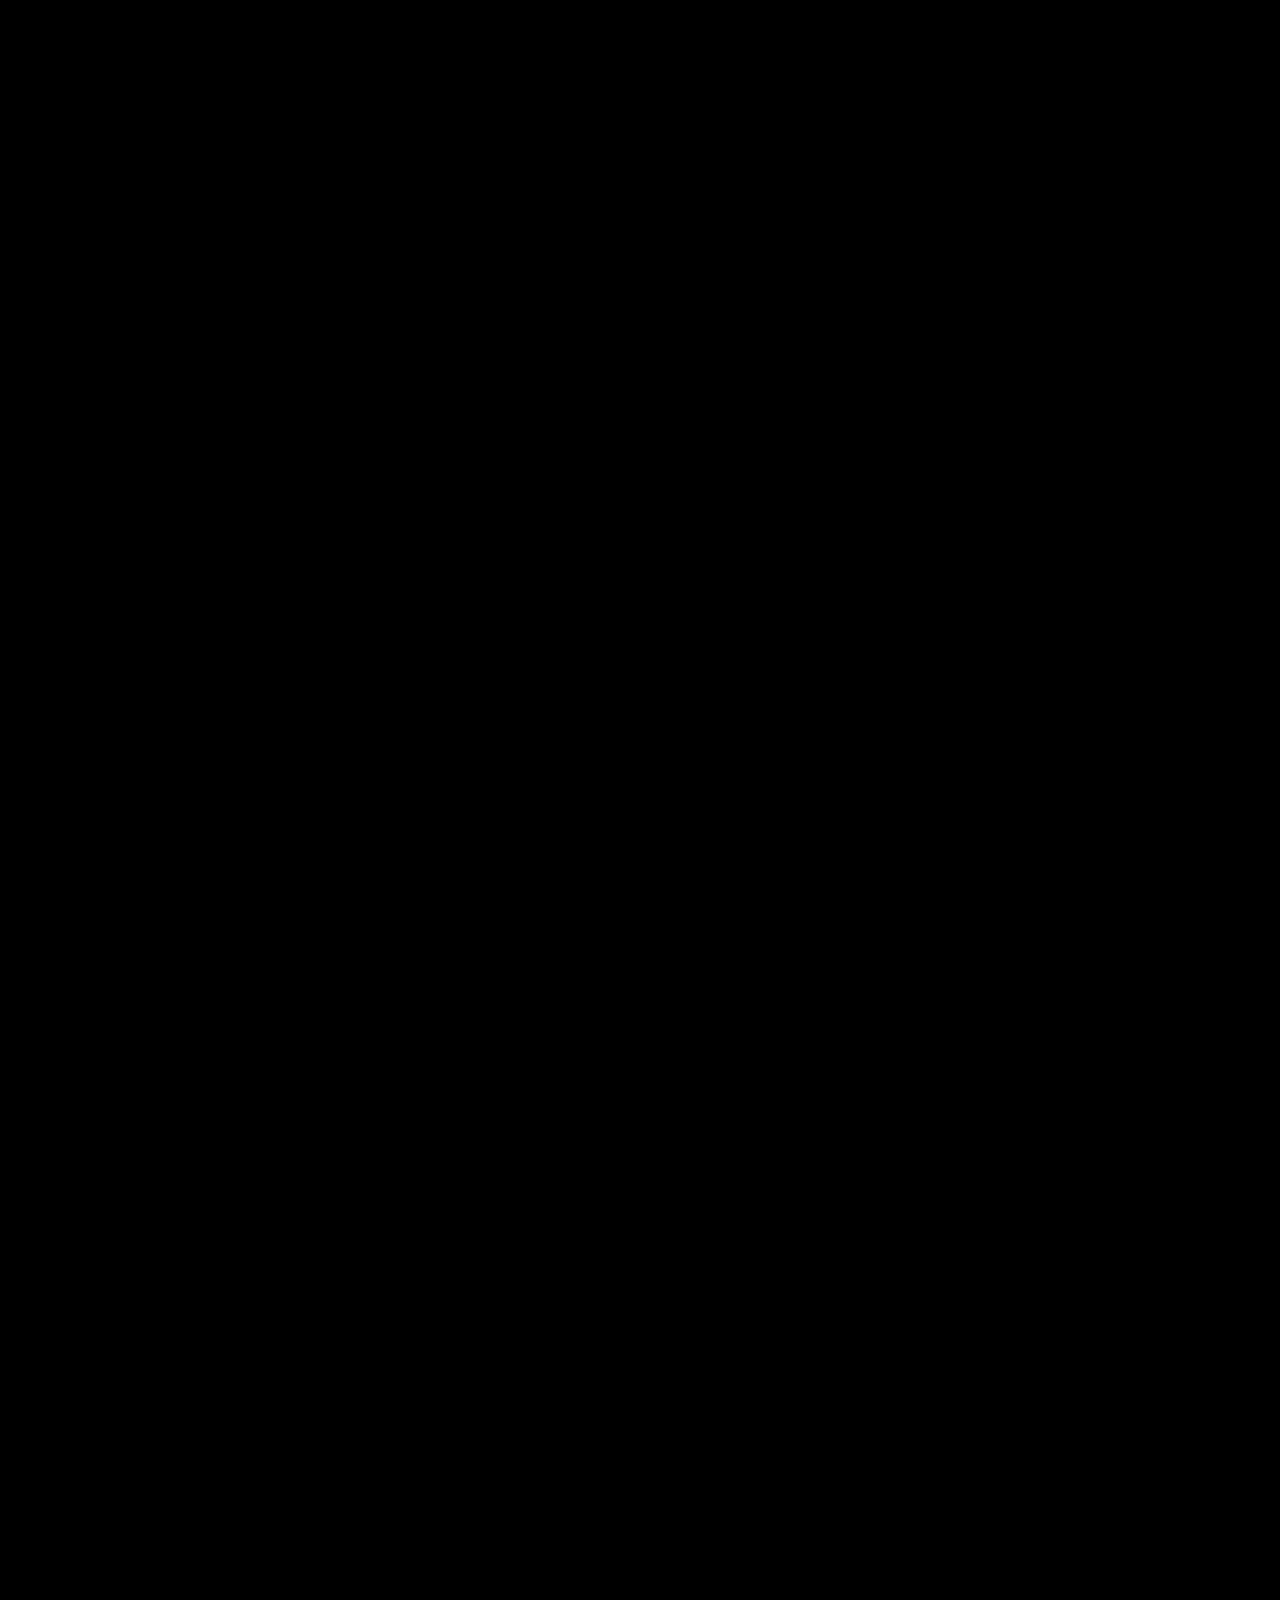
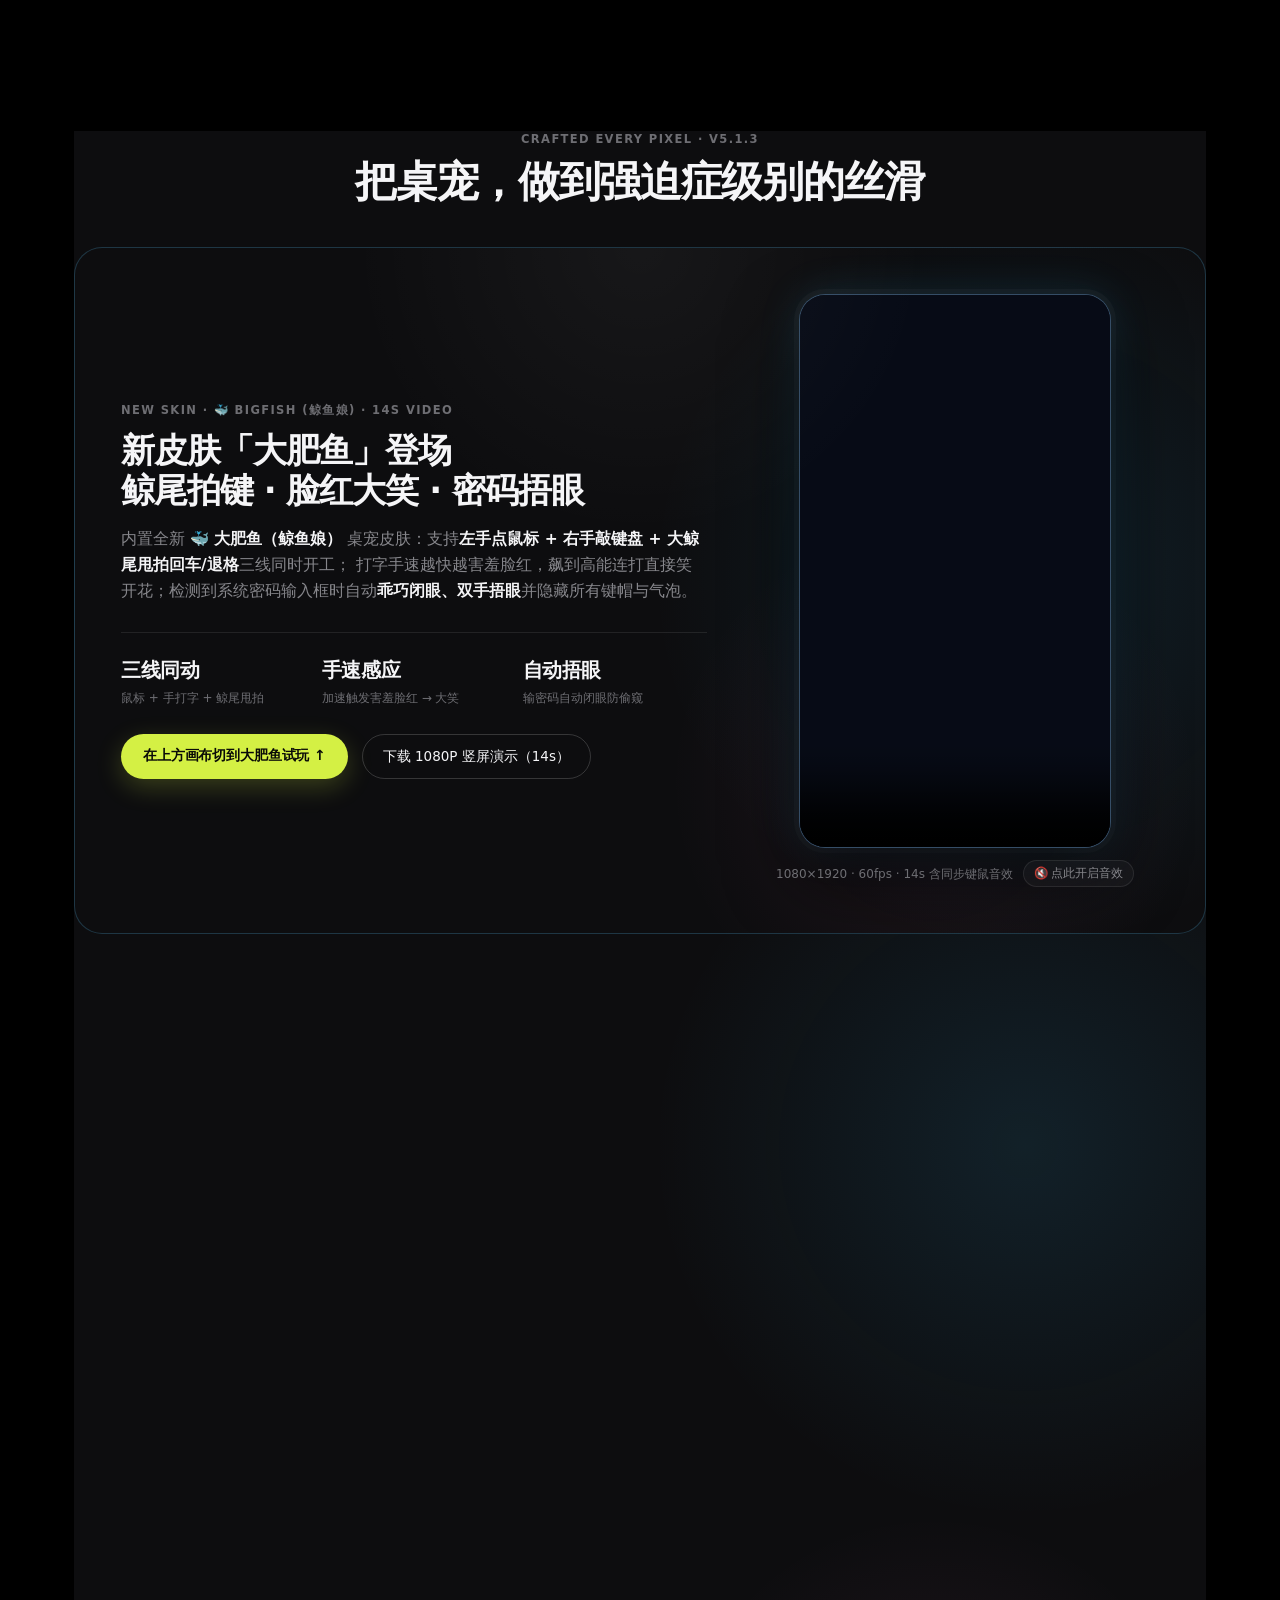
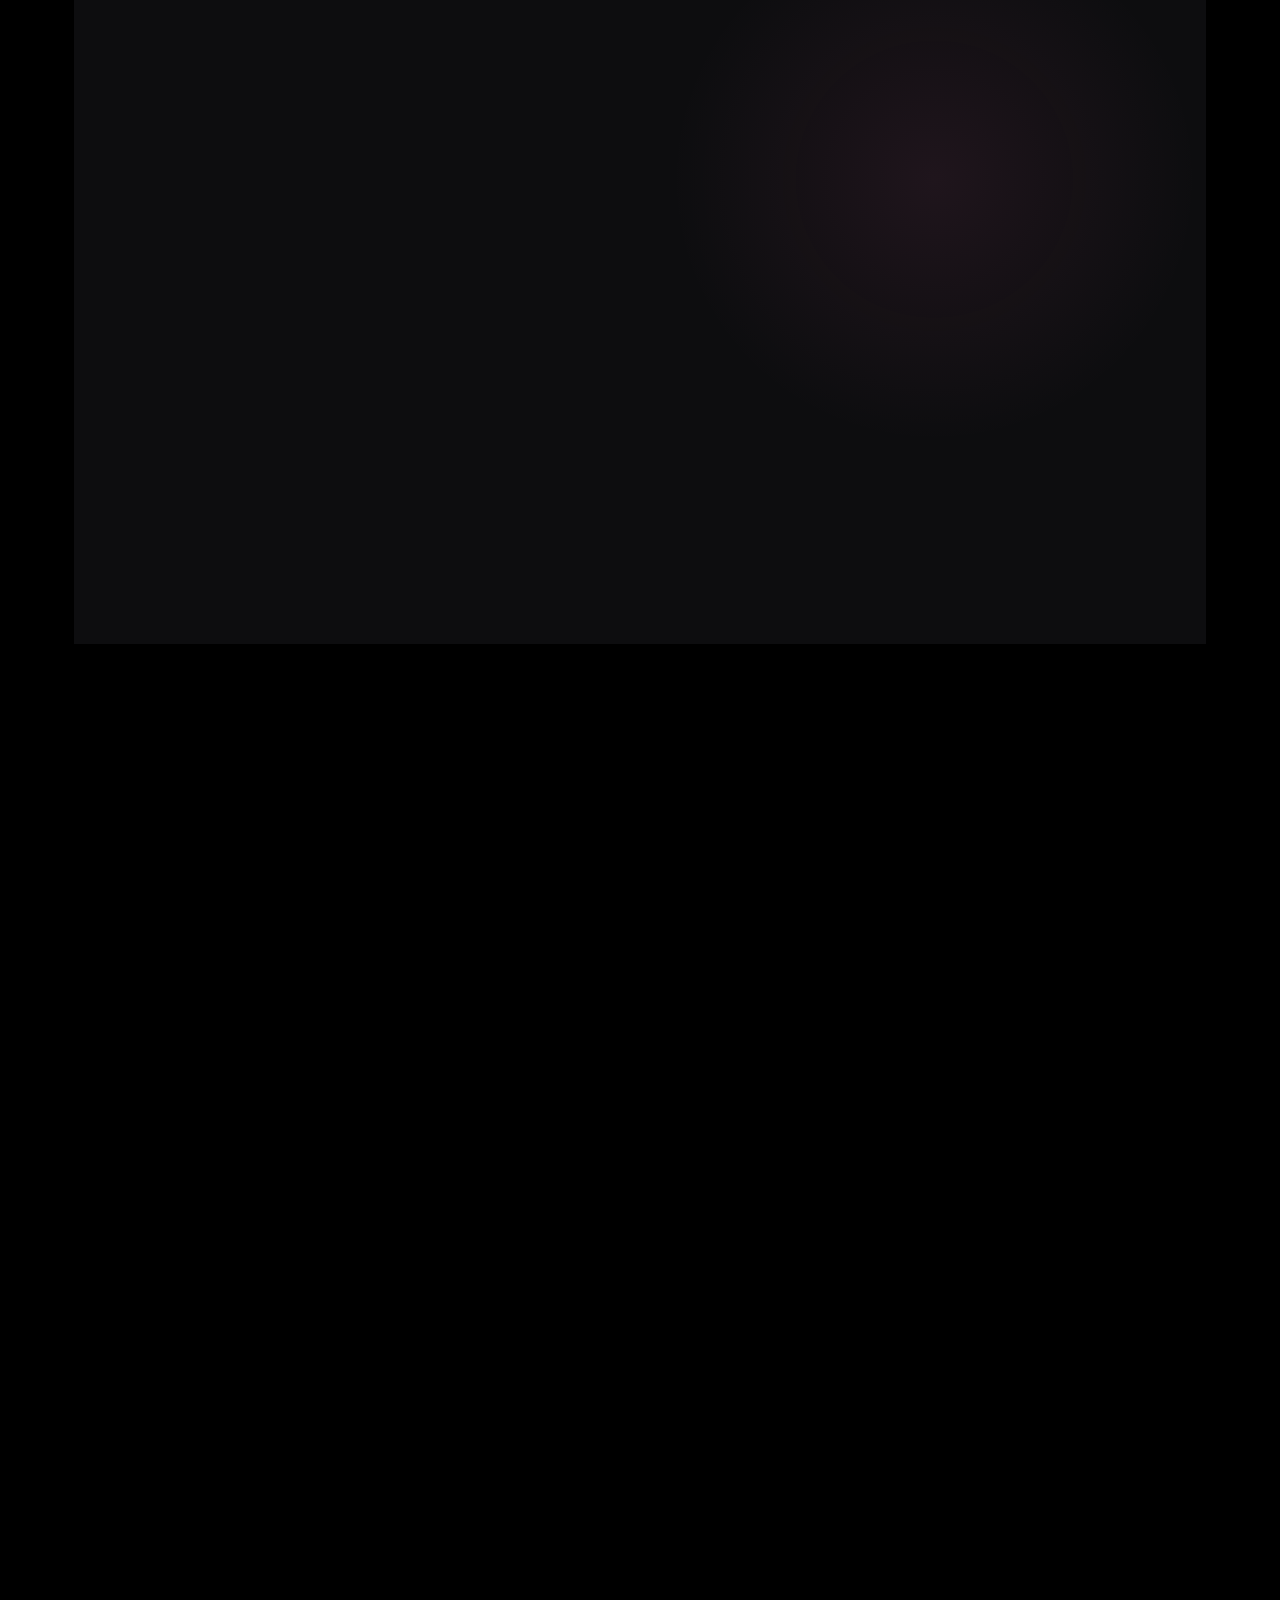
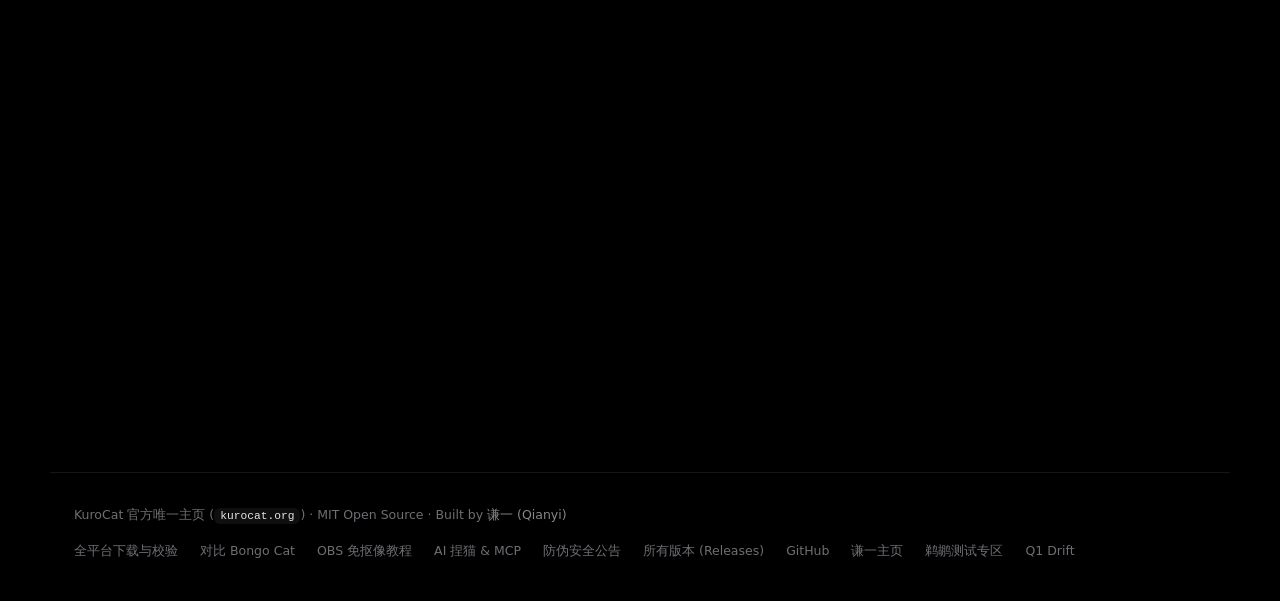
==== commit 1df9f3f3: "feat(win7,website): add Windows 7 SP1 32-bit (x86) compatibility build and download links" ====
--- a/website/index.html
+++ b/website/index.html
@@ -637,21 +637,31 @@
         </a>
       </div>
 
-      <!-- Windows 7 SP1 Dedicated Compatible Edition -->
+      <!-- Windows 7 SP1 Dedicated Compatible Edition (64-bit & 32-bit) -->
       <div class="macos-tip-card" id="win7-download">
         <div class="macos-tip-left">
-          <div class="tip-title" data-i18n="dl.win7Title">🖥️ Windows 7 SP1（64 位）专属兼容绿包版（内置 WebView2 109）</div>
+          <div class="tip-title" data-i18n="dl.win7Title">🖥️ Windows 7 SP1（64 位 &amp; 32 位）专属兼容绿包版（内置 WebView2 109）</div>
           <p class="tip-body" data-i18n-html="dl.win7Body">
-            专为 Windows 7 SP1 64 位单独编译适配（原生 PE 6.01，零 Win8/Win10 DLL 依赖，内置微软官方最后一版支持 Win7 的 <strong>WebView2 109.0.1518.78</strong> 离线内核，并启用 Win7 原生 256 级逐像素透明抗锯齿渲染，无论是否开启 Aero 均无白底框与锯齿）。下载后请先<strong>全部解压</strong>，保持 <code>KuroCat.exe</code> 与 <code>WebView2Runtime</code> 同目录，直接双击运行即可。
+            专为 Windows 7 SP1 64 位（x64）与 32 位（x86）单独编译适配（原生 PE 6.01，零 Win8/Win10 DLL 依赖，内置微软官方最后一版支持 Win7 的 <strong>WebView2 109.0.1518.78</strong> 离线内核，并启用 Win7 原生 256 级逐像素透明抗锯齿渲染，无论是否开启 Aero 均无白底框与锯齿）。下载后请先<strong>全部解压</strong>，保持 <code>KuroCat.exe</code> 与 <code>WebView2Runtime</code> 同目录，直接双击运行即可。
           </p>
         </div>
         <div style="display:flex;flex-direction:column;align-items:flex-end;gap:8px;">
-          <a class="btn-outline" href="/releases/v5.1.3/KuroCat-v5.1.3-win7-x64-portable.zip" download style="white-space:nowrap;" data-i18n="dl.win7Btn">
-            下载 Win7 兼容绿包版（179.3 MB）
-          </a>
-          <a class="dl-alt-link" href="https://github.com/qianyiai/KuroCat/releases/download/v5.1.3/KuroCat-v5.1.3-win7-x64-portable.zip" target="_blank" rel="noopener" style="font-size:12px;" data-i18n="dl.win7Gh">
-            GitHub 官方源（Win7 绿包）›
-          </a>
+          <div style="display:flex;flex-wrap:wrap;gap:8px;justify-content:flex-end;">
+            <a class="btn-outline" href="/releases/v5.1.3/KuroCat-v5.1.3-win7-x64-portable.zip" download style="white-space:nowrap;" data-dl-primary="win7" data-i18n="dl.win7Btn">
+              64 位绿包（179.3 MB）
+            </a>
+            <a class="btn-outline" href="/releases/v5.1.3/KuroCat-v5.1.3-win7-x86-portable.zip" download style="white-space:nowrap;" data-dl-primary="win7X86" data-i18n="dl.win7X86Btn">
+              32 位绿包（159.4 MB）
+            </a>
+          </div>
+          <div style="display:flex;flex-wrap:wrap;gap:12px;justify-content:flex-end;font-size:12px;">
+            <a class="dl-alt-link" href="https://github.com/qianyiai/KuroCat/releases/download/v5.1.3/KuroCat-v5.1.3-win7-x64-portable.zip" target="_blank" rel="noopener" data-dl-gh="win7" data-i18n="dl.win7Gh">
+              GitHub 64 位 ›
+            </a>
+            <a class="dl-alt-link" href="https://github.com/qianyiai/KuroCat/releases/download/v5.1.3/KuroCat-v5.1.3-win7-x86-portable.zip" target="_blank" rel="noopener" data-dl-gh="win7X86" data-i18n="dl.win7X86Gh">
+              GitHub 32 位 ›
+            </a>
+          </div>
         </div>
       </div>
 
